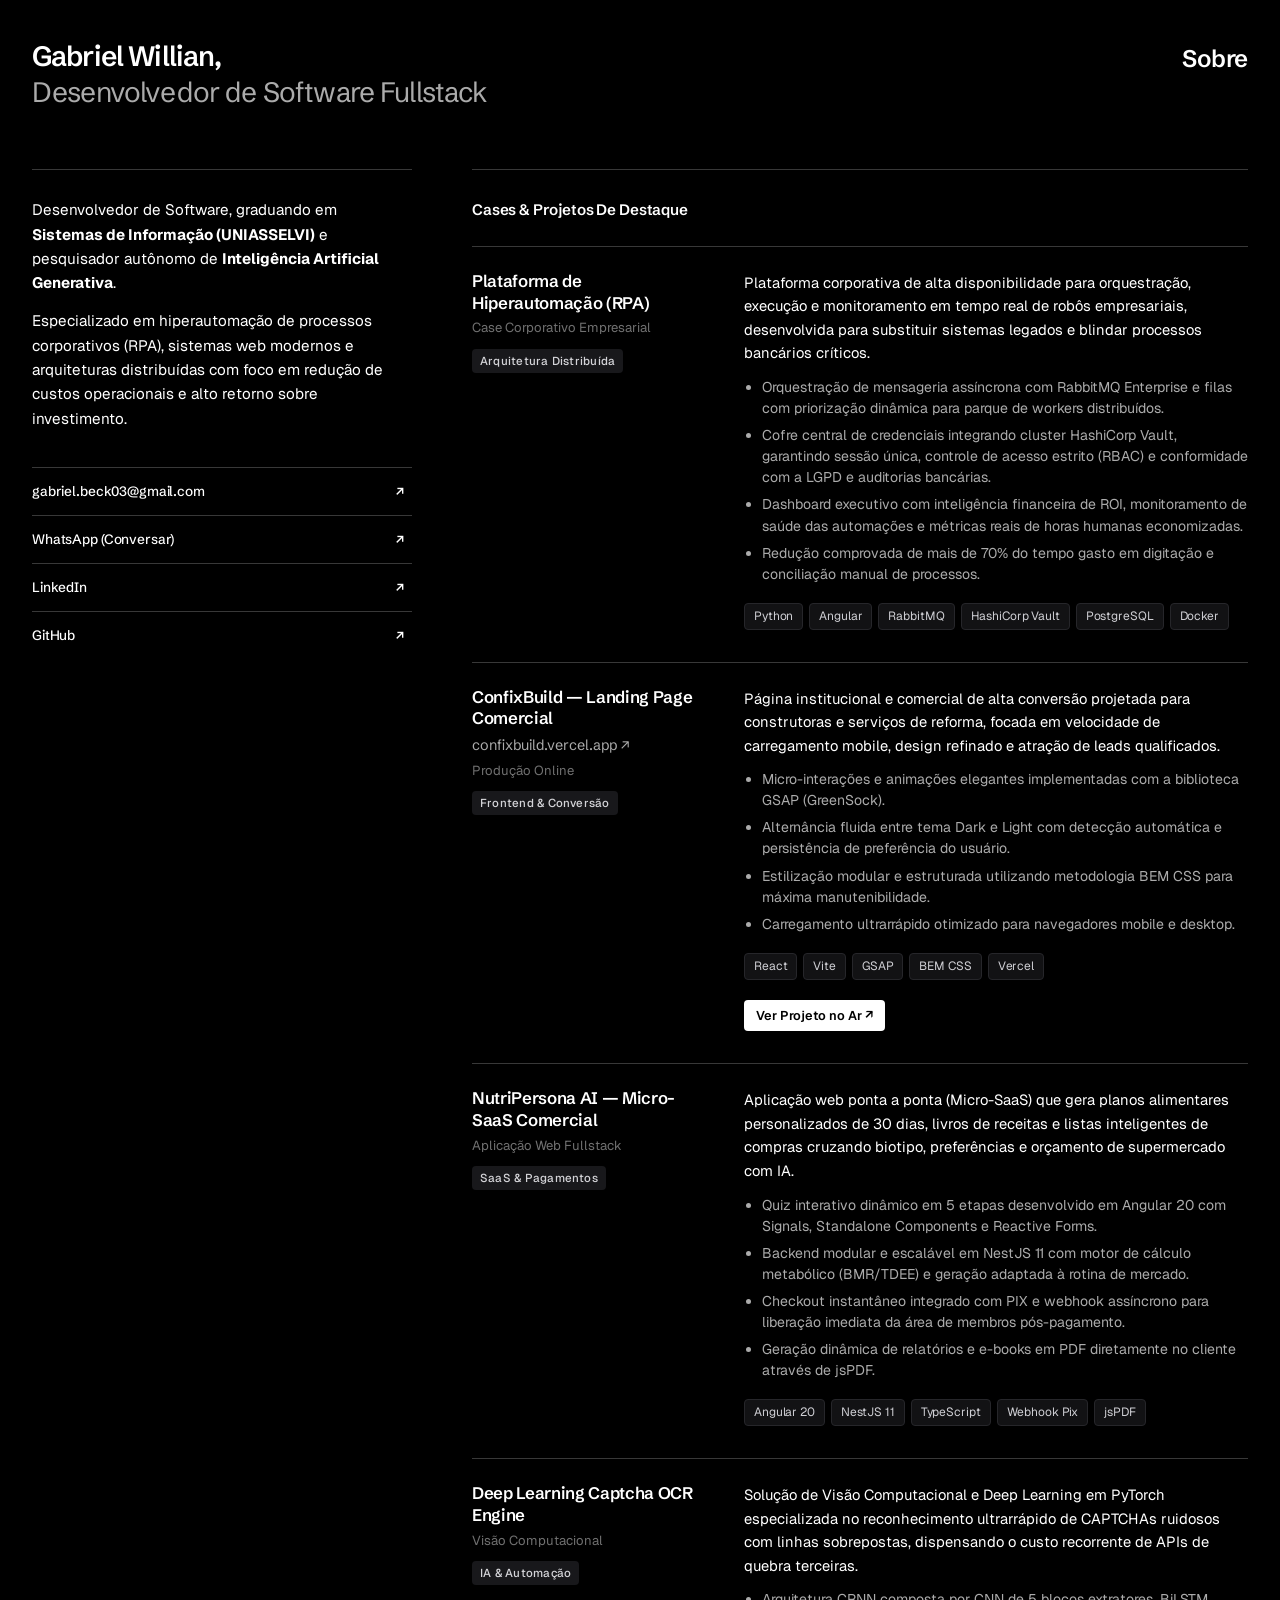
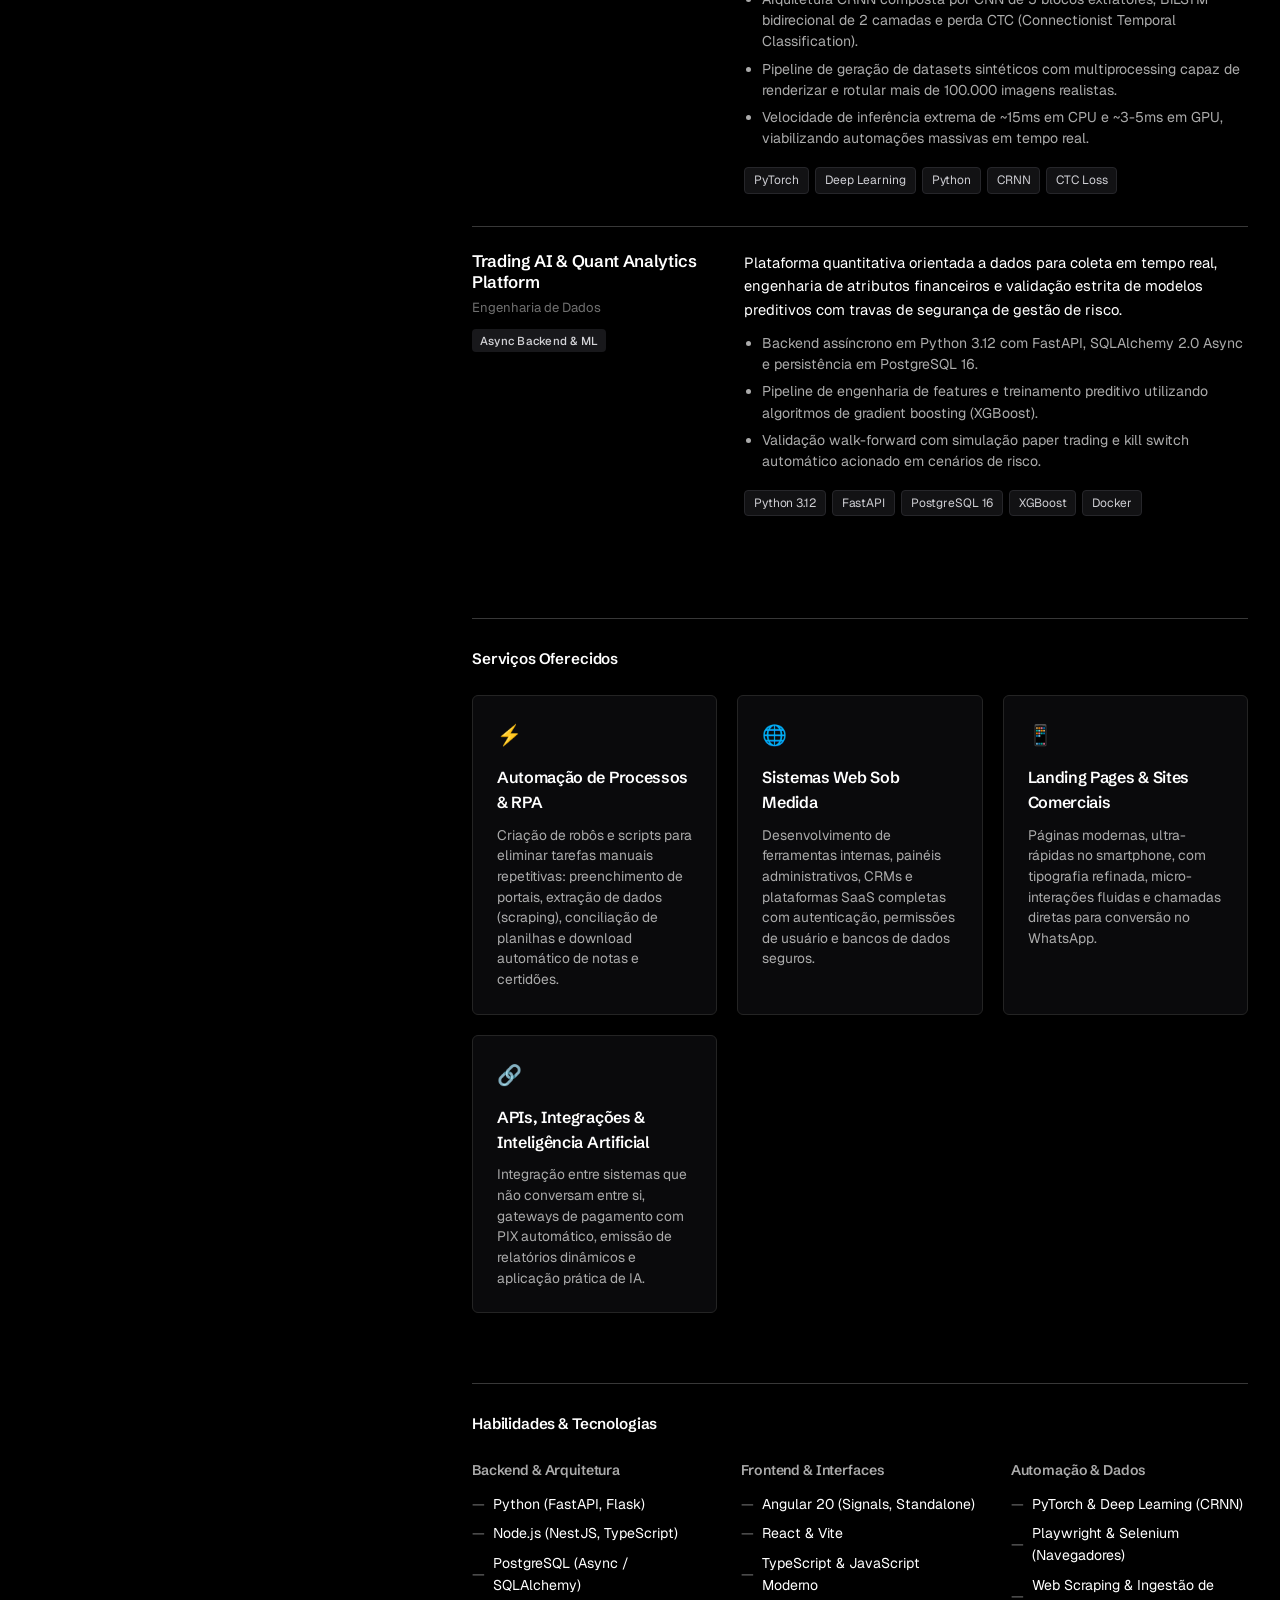
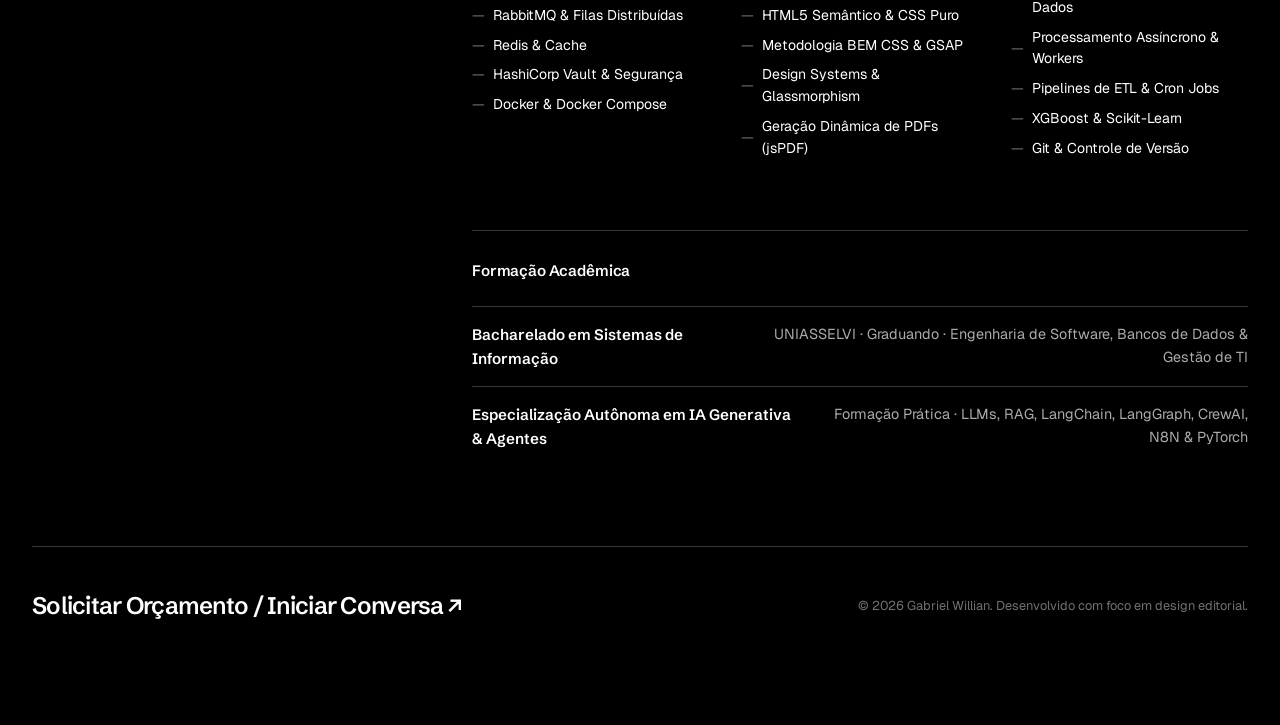
==== index.html @ b28d5c0a "feat: portfólio minimalista completo" ====
<!DOCTYPE html>
<html lang="pt-BR">

<head>
  <meta charset="UTF-8" />
  <meta name="viewport" content="width=device-width, initial-scale=1.0" />
  <title>Gabriel Willian — Desenvolvedor de Software Fullstack & Especialista em Automação</title>
  <meta name="description"
    content="Desenvolvedor de Software Fullstack, graduando em Sistemas de Informação na UNIASSELVI e especialista autônomo em Inteligência Artificial Generativa e Automação de Processos." />
  <link rel="stylesheet" href="styles.css" />
  <link rel="icon" type="image/svg+xml"
    href="data:image/svg+xml,<svg xmlns='http://www.w3.org/2000/svg' viewBox='0 0 100 100'><text y='.9em' font-size='90'>⚡</text></svg>" />
</head>

<body>

  <div class="page-wrapper">
    <!-- Header -->
    <header class="site-header">
      <div class="brand-wrapper">
        <h1 class="brand-name">Gabriel Willian,</h1>
        <p class="brand-title">Desenvolvedor de Software Fullstack</p>
      </div>
      <nav>
        <a href="about.html" class="nav-link" aria-label="Navegar para a página Sobre">Sobre</a>
      </nav>
    </header>

    <!-- Grid Principal com 2 colunas -->
    <div class="content-grid">

      <!-- Coluna da Esquerda (Sticky Sidebar) -->
      <aside class="sidebar">
        <div class="bio-card">
          <div class="bio-text">
            <p>Desenvolvedor de Software, graduando em <strong>Sistemas de Informação (UNIASSELVI)</strong> e pesquisador autônomo de <strong>Inteligência Artificial Generativa</strong>.</p>
            <p>Especializado em hiperautomação de processos corporativos (RPA), sistemas web modernos e arquiteturas
              distribuídas com foco em redução de custos operacionais e alto retorno sobre investimento.</p>
          </div>
        </div>

        <nav class="contact-list" aria-label="Links de Contato">
          <a href="mailto:gabriel.beck03@gmail.com" class="contact-item" target="_blank" rel="noopener noreferrer">
            <span class="contact-label">gabriel.beck03@gmail.com</span>
            <span class="contact-icon-arrow">↗</span>
          </a>
          <a href="https://wa.me/5547991485201?text=Ol%C3%A1%20Gabriel,%20vi%20seu%20portf%C3%B3lio%20e%20gostaria%20de%20conversar%20sobre%20um%20projeto"
            class="contact-item" target="_blank" rel="noopener noreferrer">
            <span class="contact-label">WhatsApp (Conversar)</span>
            <span class="contact-icon-arrow">↗</span>
          </a>
          <a href="https://www.linkedin.com/in/gabrielwillianfb/" class="contact-item" target="_blank"
            rel="noopener noreferrer">
            <span class="contact-label">LinkedIn</span>
            <span class="contact-icon-arrow">↗</span>
          </a>
          <a href="https://github.com/gabrielwillianfb" class="contact-item" target="_blank" rel="noopener noreferrer">
            <span class="contact-label">GitHub</span>
            <span class="contact-icon-arrow">↗</span>
          </a>
        </nav>
      </aside>

      <!-- Coluna da Direita (Conteúdo e Cases) -->
      <main class="main-content">

        <!-- Seção 1: Cases de Destaque -->
        <section class="section-block" aria-labelledby="section-experience">
          <h2 id="section-experience" class="section-title">Cases & Projetos de Destaque</h2>

          <div class="entries-list">

            <!-- Case 1: Portal de Automação Corporativo -->
            <article class="entry-item">
              <div class="entry-meta">
                <h3 class="entry-role">Plataforma de Hiperautomação (RPA)</h3>
                <span class="entry-period">Case Corporativo Empresarial</span>
                <span class="entry-badge">Arquitetura Distribuída</span>
              </div>
              <div class="entry-details">
                <p class="entry-description">
                  Plataforma corporativa de alta disponibilidade para orquestração, execução e monitoramento em tempo
                  real de robôs empresariais, desenvolvida para substituir sistemas legados e blindar processos
                  bancários críticos.
                </p>
                <ul class="entry-bullets">
                  <li>Orquestração de mensageria assíncrona com RabbitMQ Enterprise e filas com priorização dinâmica
                    para parque de workers distribuídos.</li>
                  <li>Cofre central de credenciais integrando cluster HashiCorp Vault, garantindo sessão única, controle
                    de acesso estrito (RBAC) e conformidade com a LGPD e auditorias bancárias.</li>
                  <li>Dashboard executivo com inteligência financeira de ROI, monitoramento de saúde das automações e
                    métricas reais de horas humanas economizadas.</li>
                  <li>Redução comprovada de mais de 70% do tempo gasto em digitação e conciliação manual de processos.
                  </li>
                </ul>
                <div class="entry-tags">
                  <span class="tech-tag">Python</span>
                  <span class="tech-tag">Angular</span>
                  <span class="tech-tag">RabbitMQ</span>
                  <span class="tech-tag">HashiCorp Vault</span>
                  <span class="tech-tag">PostgreSQL</span>
                  <span class="tech-tag">Docker</span>
                </div>
              </div>
            </article>

            <!-- Case 2: ConfixBuild Landing Page -->
            <article class="entry-item">
              <div class="entry-meta">
                <h3 class="entry-role">ConfixBuild — Landing Page Comercial</h3>
                <a href="https://confixbuild.vercel.app/" target="_blank" rel="noopener noreferrer"
                  class="entry-company-link">
                  <span>confixbuild.vercel.app</span>
                  <span>↗</span>
                </a>
                <span class="entry-period">Produção Online</span>
                <span class="entry-badge">Frontend & Conversão</span>
              </div>
              <div class="entry-details">
                <p class="entry-description">
                  Página institucional e comercial de alta conversão projetada para construtoras e serviços de reforma,
                  focada em velocidade de carregamento mobile, design refinado e atração de leads qualificados.
                </p>
                <ul class="entry-bullets">
                  <li>Micro-interações e animações elegantes implementadas com a biblioteca GSAP (GreenSock).</li>
                  <li>Alternância fluida entre tema Dark e Light com detecção automática e persistência de preferência
                    do usuário.</li>
                  <li>Estilização modular e estruturada utilizando metodologia BEM CSS para máxima manutenibilidade.
                  </li>
                  <li>Carregamento ultrarrápido otimizado para navegadores mobile e desktop.</li>
                </ul>
                <div class="entry-tags">
                  <span class="tech-tag">React</span>
                  <span class="tech-tag">Vite</span>
                  <span class="tech-tag">GSAP</span>
                  <span class="tech-tag">BEM CSS</span>
                  <span class="tech-tag">Vercel</span>
                </div>
                <a href="https://confixbuild.vercel.app/" target="_blank" rel="noopener noreferrer"
                  class="project-demo-btn">
                  Ver Projeto no Ar ↗
                </a>
              </div>
            </article>

            <!-- Case 3: NutriPersona AI Micro-SaaS -->
            <article class="entry-item">
              <div class="entry-meta">
                <h3 class="entry-role">NutriPersona AI — Micro-SaaS Comercial</h3>
                <span class="entry-period">Aplicação Web Fullstack</span>
                <span class="entry-badge">SaaS & Pagamentos</span>
              </div>
              <div class="entry-details">
                <p class="entry-description">
                  Aplicação web ponta a ponta (Micro-SaaS) que gera planos alimentares personalizados de 30 dias, livros
                  de receitas e listas inteligentes de compras cruzando biotipo, preferências e orçamento de
                  supermercado com IA.
                </p>
                <ul class="entry-bullets">
                  <li>Quiz interativo dinâmico em 5 etapas desenvolvido em Angular 20 com Signals, Standalone Components
                    e Reactive Forms.</li>
                  <li>Backend modular e escalável em NestJS 11 com motor de cálculo metabólico (BMR/TDEE) e geração
                    adaptada à rotina de mercado.</li>
                  <li>Checkout instantâneo integrado com PIX e webhook assíncrono para liberação imediata da área de
                    membros pós-pagamento.</li>
                  <li>Geração dinâmica de relatórios e e-books em PDF diretamente no cliente através de jsPDF.</li>
                </ul>
                <div class="entry-tags">
                  <span class="tech-tag">Angular 20</span>
                  <span class="tech-tag">NestJS 11</span>
                  <span class="tech-tag">TypeScript</span>
                  <span class="tech-tag">Webhook Pix</span>
                  <span class="tech-tag">jsPDF</span>
                </div>
              </div>
            </article>

            <!-- Case 4: Captcha OCR PyTorch Deep Learning -->
            <article class="entry-item">
              <div class="entry-meta">
                <h3 class="entry-role">Deep Learning Captcha OCR Engine</h3>
                <span class="entry-period">Visão Computacional</span>
                <span class="entry-badge">IA & Automação</span>
              </div>
              <div class="entry-details">
                <p class="entry-description">
                  Solução de Visão Computacional e Deep Learning em PyTorch especializada no reconhecimento ultrarrápido
                  de CAPTCHAs ruidosos com linhas sobrepostas, dispensando o custo recorrente de APIs de quebra
                  terceiras.
                </p>
                <ul class="entry-bullets">
                  <li>Arquitetura CRNN composta por CNN de 5 blocos extratores, BiLSTM bidirecional de 2 camadas e perda
                    CTC (Connectionist Temporal Classification).</li>
                  <li>Pipeline de geração de datasets sintéticos com multiprocessing capaz de renderizar e rotular mais
                    de 100.000 imagens realistas.</li>
                  <li>Velocidade de inferência extrema de ~15ms em CPU e ~3-5ms em GPU, viabilizando automações massivas
                    em tempo real.</li>
                </ul>
                <div class="entry-tags">
                  <span class="tech-tag">PyTorch</span>
                  <span class="tech-tag">Deep Learning</span>
                  <span class="tech-tag">Python</span>
                  <span class="tech-tag">CRNN</span>
                  <span class="tech-tag">CTC Loss</span>
                </div>
              </div>
            </article>

            <!-- Case 5: Trading AI Quant Platform -->
            <article class="entry-item">
              <div class="entry-meta">
                <h3 class="entry-role">Trading AI & Quant Analytics Platform</h3>
                <span class="entry-period">Engenharia de Dados</span>
                <span class="entry-badge">Async Backend & ML</span>
              </div>
              <div class="entry-details">
                <p class="entry-description">
                  Plataforma quantitativa orientada a dados para coleta em tempo real, engenharia de atributos
                  financeiros e validação estrita de modelos preditivos com travas de segurança de gestão de risco.
                </p>
                <ul class="entry-bullets">
                  <li>Backend assíncrono em Python 3.12 com FastAPI, SQLAlchemy 2.0 Async e persistência em PostgreSQL
                    16.</li>
                  <li>Pipeline de engenharia de features e treinamento preditivo utilizando algoritmos de gradient
                    boosting (XGBoost).</li>
                  <li>Validação walk-forward com simulação paper trading e kill switch automático acionado em cenários
                    de risco.</li>
                </ul>
                <div class="entry-tags">
                  <span class="tech-tag">Python 3.12</span>
                  <span class="tech-tag">FastAPI</span>
                  <span class="tech-tag">PostgreSQL 16</span>
                  <span class="tech-tag">XGBoost</span>
                  <span class="tech-tag">Docker</span>
                </div>
              </div>
            </article>

          </div>
        </section>

        <!-- Seção 2: Serviços Oferecidos -->
        <section class="section-block" aria-labelledby="section-services">
          <h2 id="section-services" class="section-title">Serviços Oferecidos</h2>

          <div class="services-grid">
            <div class="service-card">
              <div class="service-icon">⚡</div>
              <h3 class="service-title">Automação de Processos & RPA</h3>
              <p class="service-desc">
                Criação de robôs e scripts para eliminar tarefas manuais repetitivas: preenchimento de portais, extração
                de dados (scraping), conciliação de planilhas e download automático de notas e certidões.
              </p>
            </div>

            <div class="service-card">
              <div class="service-icon">🌐</div>
              <h3 class="service-title">Sistemas Web Sob Medida</h3>
              <p class="service-desc">
                Desenvolvimento de ferramentas internas, painéis administrativos, CRMs e plataformas SaaS completas com
                autenticação, permissões de usuário e bancos de dados seguros.
              </p>
            </div>

            <div class="service-card">
              <div class="service-icon">📱</div>
              <h3 class="service-title">Landing Pages & Sites Comerciais</h3>
              <p class="service-desc">
                Páginas modernas, ultra-rápidas no smartphone, com tipografia refinada, micro-interações fluidas e
                chamadas diretas para conversão no WhatsApp.
              </p>
            </div>

            <div class="service-card">
              <div class="service-icon">🔗</div>
              <h3 class="service-title">APIs, Integrações & Inteligência Artificial</h3>
              <p class="service-desc">
                Integração entre sistemas que não conversam entre si, gateways de pagamento com PIX automático, emissão
                de relatórios dinâmicos e aplicação prática de IA.
              </p>
            </div>
          </div>
        </section>

        <!-- Seção 3: Habilidades e Tecnologias -->
        <section class="section-block" aria-labelledby="section-skills">
          <h2 id="section-skills" class="section-title">Habilidades & Tecnologias</h2>

          <div class="skills-layout">
            <div class="skills-column">
              <h3 class="skills-column-title">Backend & Arquitetura</h3>
              <ul>
                <li>Python (FastAPI, Flask)</li>
                <li>Node.js (NestJS, TypeScript)</li>
                <li>PostgreSQL (Async / SQLAlchemy)</li>
                <li>RabbitMQ & Filas Distribuídas</li>
                <li>Redis & Cache</li>
                <li>HashiCorp Vault & Segurança</li>
                <li>Docker & Docker Compose</li>
              </ul>
            </div>

            <div class="skills-column">
              <h3 class="skills-column-title">Frontend & Interfaces</h3>
              <ul>
                <li>Angular 20 (Signals, Standalone)</li>
                <li>React & Vite</li>
                <li>TypeScript & JavaScript Moderno</li>
                <li>HTML5 Semântico & CSS Puro</li>
                <li>Metodologia BEM CSS & GSAP</li>
                <li>Design Systems & Glassmorphism</li>
                <li>Geração Dinâmica de PDFs (jsPDF)</li>
              </ul>
            </div>

            <div class="skills-column">
              <h3 class="skills-column-title">Automação & Dados</h3>
              <ul>
                <li>PyTorch & Deep Learning (CRNN)</li>
                <li>Playwright & Selenium (Navegadores)</li>
                <li>Web Scraping & Ingestão de Dados</li>
                <li>Processamento Assíncrono & Workers</li>
                <li>Pipelines de ETL & Cron Jobs</li>
                <li>XGBoost & Scikit-Learn</li>
                <li>Git & Controle de Versão</li>
              </ul>
            </div>
          </div>
        </section>

        <!-- Seção 4: Formação Acadêmica -->
        <section class="section-block" aria-labelledby="section-education">
          <h2 id="section-education" class="section-title">Formação Acadêmica</h2>

          <div class="education-row">
            <div class="education-school">Bacharelado em Sistemas de Informação</div>
            <div class="education-degree">UNIASSELVI · Graduando · Engenharia de Software, Bancos de Dados & Gestão de TI</div>
          </div>

          <div class="education-row">
            <div class="education-school">Especialização Autônoma em IA Generativa & Agentes</div>
            <div class="education-degree">Formação Prática · LLMs, RAG, LangChain, LangGraph, CrewAI, N8N & PyTorch</div>
          </div>
        </section>

      </main>

    </div>

    <!-- Footer com CTA direto -->
    <footer class="site-footer">
      <a href="https://wa.me/5547991485201?text=Ol%C3%A1%20Gabriel,%20vi%20seu%20portf%C3%B3lio%20e%20gostaria%20de%20solicitar%20um%20or%C3%A7amento"
        class="footer-cta" target="_blank" rel="noopener noreferrer">
        Solicitar Orçamento / Iniciar Conversa ↗
      </a>
      <p class="footer-copy">© 2026 Gabriel Willian. Desenvolvido com foco em design editorial.</p>
    </footer>

  </div>

</body>

</html>
---- styles.css ----
/* ==========================================================================
   PORTFOLIO MINIMALISTA — GABRIEL WILLIAN
   Inspirado no design minimalista editorial do Figma
   Foco em tipografia suíça, contraste puro, micro-interações e alta performance
   ========================================================================== */

@import url('https://fonts.googleapis.com/css2?family=Geist:wght@300;400;500;600&family=Schibsted+Grotesk:ital,wght@0,400;0,500;0,600;0,700;1,400&display=swap');

:root {
  --bg-color: #000000;
  --surface-color: #0a0a0c;
  --surface-hover: #121216;
  --border-color: #383838;
  --border-subtle: #242424;
  
  --text-primary: #FFFFFF;
  --text-secondary: #ABABAB;
  --text-muted: #707070;
  
  --accent-color: #FFFFFF;
  --tag-bg: #18181b;
  --tag-text: #d4d4d8;
  
  --font-heading: 'Schibsted Grotesk', -apple-system, BlinkMacSystemFont, 'Segoe UI', Roboto, sans-serif;
  --font-body: 'Geist', -apple-system, BlinkMacSystemFont, 'Segoe UI', Roboto, sans-serif;
  
  --container-max-width: 1360px;
  --transition-fast: 0.18s cubic-bezier(0.16, 1, 0.3, 1);
}

/* Reset Universal */
*, *::before, *::after {
  box-sizing: border-box;
  margin: 0;
  padding: 0;
}

html {
  font-size: 16px;
  background-color: var(--bg-color);
  color: var(--text-primary);
  font-family: var(--font-body);
  text-rendering: optimizeLegibility;
  -webkit-font-smoothing: antialiased;
  -moz-osx-font-smoothing: grayscale;
  scroll-behavior: smooth;
}

body {
  min-height: 100vh;
  background-color: var(--bg-color);
  line-height: 1.55;
  overflow-x: hidden;
}

a {
  color: inherit;
  text-decoration: none;
  transition: color var(--transition-fast), border-color var(--transition-fast), opacity var(--transition-fast);
}

ul, ol {
  list-style: none;
}

button {
  background: none;
  border: none;
  color: inherit;
  font: inherit;
  cursor: pointer;
}

/* ==========================================================================
   LAYOUT PRINCIPAL
   ========================================================================== */

.page-wrapper {
  max-width: var(--container-max-width);
  margin: 0 auto;
  padding: 40px 32px 100px 32px;
  display: flex;
  flex-direction: column;
}

@media (max-width: 768px) {
  .page-wrapper {
    padding: 24px 20px 60px 20px;
  }
}

/* ==========================================================================
   HEADER
   ========================================================================== */

.site-header {
  display: flex;
  justify-content: space-between;
  align-items: flex-start;
  padding-bottom: 60px;
  width: 100%;
}

.brand-wrapper {
  display: flex;
  flex-direction: column;
  gap: 2px;
}

.brand-name {
  font-family: var(--font-heading);
  font-size: 1.75rem;
  font-weight: 600;
  letter-spacing: -0.03em;
  color: var(--text-primary);
  line-height: 1.2;
}

.brand-title {
  font-family: var(--font-heading);
  font-size: 1.75rem;
  font-weight: 400;
  letter-spacing: -0.03em;
  color: var(--text-secondary);
  line-height: 1.2;
}

@media (max-width: 768px) {
  .brand-name, .brand-title {
    font-size: 1.35rem;
  }
  .site-header {
    padding-bottom: 36px;
  }
}

.nav-link {
  font-family: var(--font-heading);
  font-size: 1.5rem;
  font-weight: 600;
  letter-spacing: -0.02em;
  color: var(--text-primary);
  position: relative;
  transition: opacity var(--transition-fast);
}

.nav-link:hover {
  opacity: 0.7;
}

@media (max-width: 768px) {
  .nav-link {
    font-size: 1.25rem;
  }
}

/* ==========================================================================
   GRID DE CONTEÚDO (DUAS COLUNAS NO DESKTOP)
   ========================================================================== */

.content-grid {
  display: grid;
  grid-template-columns: 380px 1fr;
  gap: 60px;
  align-items: start;
}

@media (max-width: 1080px) {
  .content-grid {
    grid-template-columns: 320px 1fr;
    gap: 40px;
  }
}

@media (max-width: 900px) {
  .content-grid {
    grid-template-columns: 1fr;
    gap: 48px;
  }
}

/* ==========================================================================
   COLUNA ESQUERDA (SIDEBAR STICKY)
   ========================================================================== */

.sidebar {
  position: sticky;
  top: 32px;
  display: flex;
  flex-direction: column;
}

@media (max-width: 900px) {
  .sidebar {
    position: static;
  }
}

.bio-card {
  border-top: 1px solid var(--border-color);
  padding: 28px 24px 36px 0;
}

.bio-text {
  font-family: var(--font-body);
  font-size: 0.95rem;
  line-height: 1.6;
  color: var(--text-primary);
  font-weight: 400;
}

.bio-text p + p {
  margin-top: 14px;
}

.contact-list {
  display: flex;
  flex-direction: column;
}

.contact-item {
  display: flex;
  align-items: center;
  justify-content: space-between;
  padding: 13px 8px 13px 0;
  border-top: 0.5px solid var(--border-color);
  font-family: var(--font-heading);
  font-size: 0.85rem;
  font-weight: 500;
  color: var(--text-primary);
  letter-spacing: -0.01em;
  transition: background-color var(--transition-fast), padding-left var(--transition-fast);
}

.contact-item:hover {
  background-color: var(--surface-color);
  padding-left: 8px;
}

.contact-label {
  display: flex;
  align-items: center;
  gap: 8px;
}

.contact-icon-arrow {
  font-family: var(--font-heading);
  font-size: 0.85rem;
  font-weight: 600;
  transition: transform var(--transition-fast);
}

.contact-item:hover .contact-icon-arrow {
  transform: translate(2px, -2px);
}

/* ==========================================================================
   COLUNA DIREITA (CONTEÚDO PRINCIPAL)
   ========================================================================== */

.main-content {
  display: flex;
  flex-direction: column;
  gap: 70px;
}

.section-block {
  display: flex;
  flex-direction: column;
  border-top: 1px solid var(--border-color);
  padding-top: 28px;
}

.section-title {
  font-family: var(--font-heading);
  font-size: 0.95rem;
  font-weight: 600;
  letter-spacing: -0.01em;
  color: var(--text-primary);
  text-transform: capitalize;
  margin-bottom: 24px;
}

/* ==========================================================================
   LISTA DE PROJETOS / CASES (EXPERIENCE)
   ========================================================================== */

.entries-list {
  display: flex;
  flex-direction: column;
}

.entry-item {
  display: grid;
  grid-template-columns: 240px 1fr;
  gap: 32px;
  padding: 24px 0 32px 0;
  border-top: 0.5px solid var(--border-color);
  transition: background-color var(--transition-fast);
}

@media (max-width: 680px) {
  .entry-item {
    grid-template-columns: 1fr;
    gap: 12px;
    padding: 20px 0 28px 0;
  }
}

.entry-meta {
  display: flex;
  flex-direction: column;
  gap: 4px;
}

.entry-role {
  font-family: var(--font-heading);
  font-size: 1.05rem;
  font-weight: 600;
  letter-spacing: -0.02em;
  color: var(--text-primary);
  line-height: 1.3;
}

.entry-company-link {
  font-family: var(--font-heading);
  font-size: 0.9rem;
  color: var(--text-secondary);
  display: inline-flex;
  align-items: center;
  gap: 4px;
  transition: color var(--transition-fast);
}

.entry-company-link:hover {
  color: var(--text-primary);
}

.entry-period {
  font-size: 0.82rem;
  color: var(--text-muted);
}

.entry-badge {
  display: inline-block;
  align-self: flex-start;
  margin-top: 6px;
  padding: 3px 8px;
  border-radius: 4px;
  background-color: var(--tag-bg);
  color: var(--tag-text);
  font-size: 0.72rem;
  font-weight: 500;
  letter-spacing: 0.02em;
}

.entry-details {
  display: flex;
  flex-direction: column;
  gap: 12px;
}

.entry-description {
  font-size: 0.92rem;
  color: var(--text-primary);
  line-height: 1.6;
}

.entry-bullets {
  display: flex;
  flex-direction: column;
  gap: 6px;
  padding-left: 18px;
}

.entry-bullets li {
  list-style-type: disc;
  font-size: 0.88rem;
  color: var(--text-secondary);
  line-height: 1.5;
}

.entry-tags {
  display: flex;
  flex-wrap: wrap;
  gap: 6px;
  margin-top: 6px;
}

.tech-tag {
  font-family: var(--font-body);
  font-size: 0.75rem;
  padding: 3px 9px;
  background-color: #121214;
  border: 1px solid #26262a;
  border-radius: 4px;
  color: #cfcfd4;
  letter-spacing: -0.01em;
}

.project-demo-btn {
  display: inline-flex;
  align-items: center;
  gap: 6px;
  align-self: flex-start;
  margin-top: 8px;
  padding: 6px 12px;
  background-color: #ffffff;
  color: #000000;
  font-size: 0.8rem;
  font-weight: 600;
  border-radius: 4px;
  transition: opacity var(--transition-fast), transform var(--transition-fast);
}

.project-demo-btn:hover {
  opacity: 0.85;
  transform: translateY(-1px);
}

/* ==========================================================================
   SEÇÃO DE SERVIÇOS OFERECIDOS (O QUE VOCÊ VENDE)
   ========================================================================== */

.services-grid {
  display: grid;
  grid-template-columns: repeat(auto-fit, minmax(240px, 1fr));
  gap: 20px;
}

.service-card {
  border: 1px solid var(--border-subtle);
  background-color: var(--surface-color);
  padding: 24px;
  border-radius: 6px;
  display: flex;
  flex-direction: column;
  gap: 10px;
  transition: border-color var(--transition-fast), background-color var(--transition-fast);
}

.service-card:hover {
  border-color: var(--border-color);
  background-color: var(--surface-hover);
}

.service-icon {
  font-size: 1.25rem;
  margin-bottom: 4px;
}

.service-title {
  font-family: var(--font-heading);
  font-size: 1rem;
  font-weight: 600;
  color: var(--text-primary);
  letter-spacing: -0.02em;
}

.service-desc {
  font-size: 0.86rem;
  color: var(--text-secondary);
  line-height: 1.5;
}

/* ==========================================================================
   SEÇÃO SKILLS (EM COLUNAS LIMPAS)
   ========================================================================== */

.skills-layout {
  display: grid;
  grid-template-columns: repeat(auto-fit, minmax(200px, 1fr));
  gap: 32px;
}

.skills-column-title {
  font-family: var(--font-heading);
  font-size: 0.88rem;
  font-weight: 600;
  color: var(--text-secondary);
  margin-bottom: 12px;
  letter-spacing: -0.01em;
}

.skills-column ul {
  display: flex;
  flex-direction: column;
  gap: 8px;
}

.skills-column li {
  font-size: 0.88rem;
  color: var(--text-primary);
  display: flex;
  align-items: center;
  gap: 8px;
}

.skills-column li::before {
  content: "—";
  color: var(--text-muted);
}

/* ==========================================================================
   SEÇÃO EDUCAÇÃO & CERTIFICAÇÕES
   ========================================================================== */

.education-row {
  display: flex;
  justify-content: space-between;
  align-items: flex-start;
  gap: 20px;
  padding: 16px 0;
  border-top: 0.5px solid var(--border-color);
}

@media (max-width: 600px) {
  .education-row {
    flex-direction: column;
    gap: 4px;
  }
}

.education-school {
  font-family: var(--font-heading);
  font-size: 0.95rem;
  font-weight: 600;
  color: var(--text-primary);
}

.education-degree {
  font-size: 0.9rem;
  color: var(--text-secondary);
  text-align: right;
}

@media (max-width: 600px) {
  .education-degree {
    text-align: left;
  }
}

/* ==========================================================================
   FOOTER COM CTA EM DESTAQUE
   ========================================================================== */

.site-footer {
  margin-top: 80px;
  padding-top: 40px;
  border-top: 0.5px solid var(--border-color);
  display: flex;
  justify-content: space-between;
  align-items: center;
  flex-wrap: wrap;
  gap: 20px;
}

.footer-cta {
  font-family: var(--font-heading);
  font-size: 1.5rem;
  font-weight: 600;
  letter-spacing: -0.03em;
  color: var(--text-primary);
  display: inline-flex;
  align-items: center;
  gap: 8px;
  transition: opacity var(--transition-fast);
}

.footer-cta:hover {
  opacity: 0.7;
}

.footer-copy {
  font-size: 0.8rem;
  color: var(--text-muted);
}

/* ==========================================================================
   PÁGINA ABOUT
   ========================================================================== */

.about-prose {
  font-size: 1rem;
  line-height: 1.7;
  color: var(--text-primary);
}

.about-prose p + p {
  margin-top: 20px;
}

.about-quote {
  border-left: 2px solid var(--text-primary);
  padding-left: 20px;
  margin: 28px 0;
  font-style: italic;
  color: var(--text-secondary);
}

.pillars-grid {
  display: grid;
  grid-template-columns: repeat(auto-fit, minmax(240px, 1fr));
  gap: 24px;
  margin-top: 16px;
}

.pillar-item {
  border-top: 0.5px solid var(--border-color);
  padding-top: 18px;
  display: flex;
  flex-direction: column;
  gap: 8px;
}

.pillar-title {
  font-family: var(--font-heading);
  font-size: 1rem;
  font-weight: 600;
  color: var(--text-primary);
}

.pillar-desc {
  font-size: 0.88rem;
  color: var(--text-secondary);
  line-height: 1.5;
}
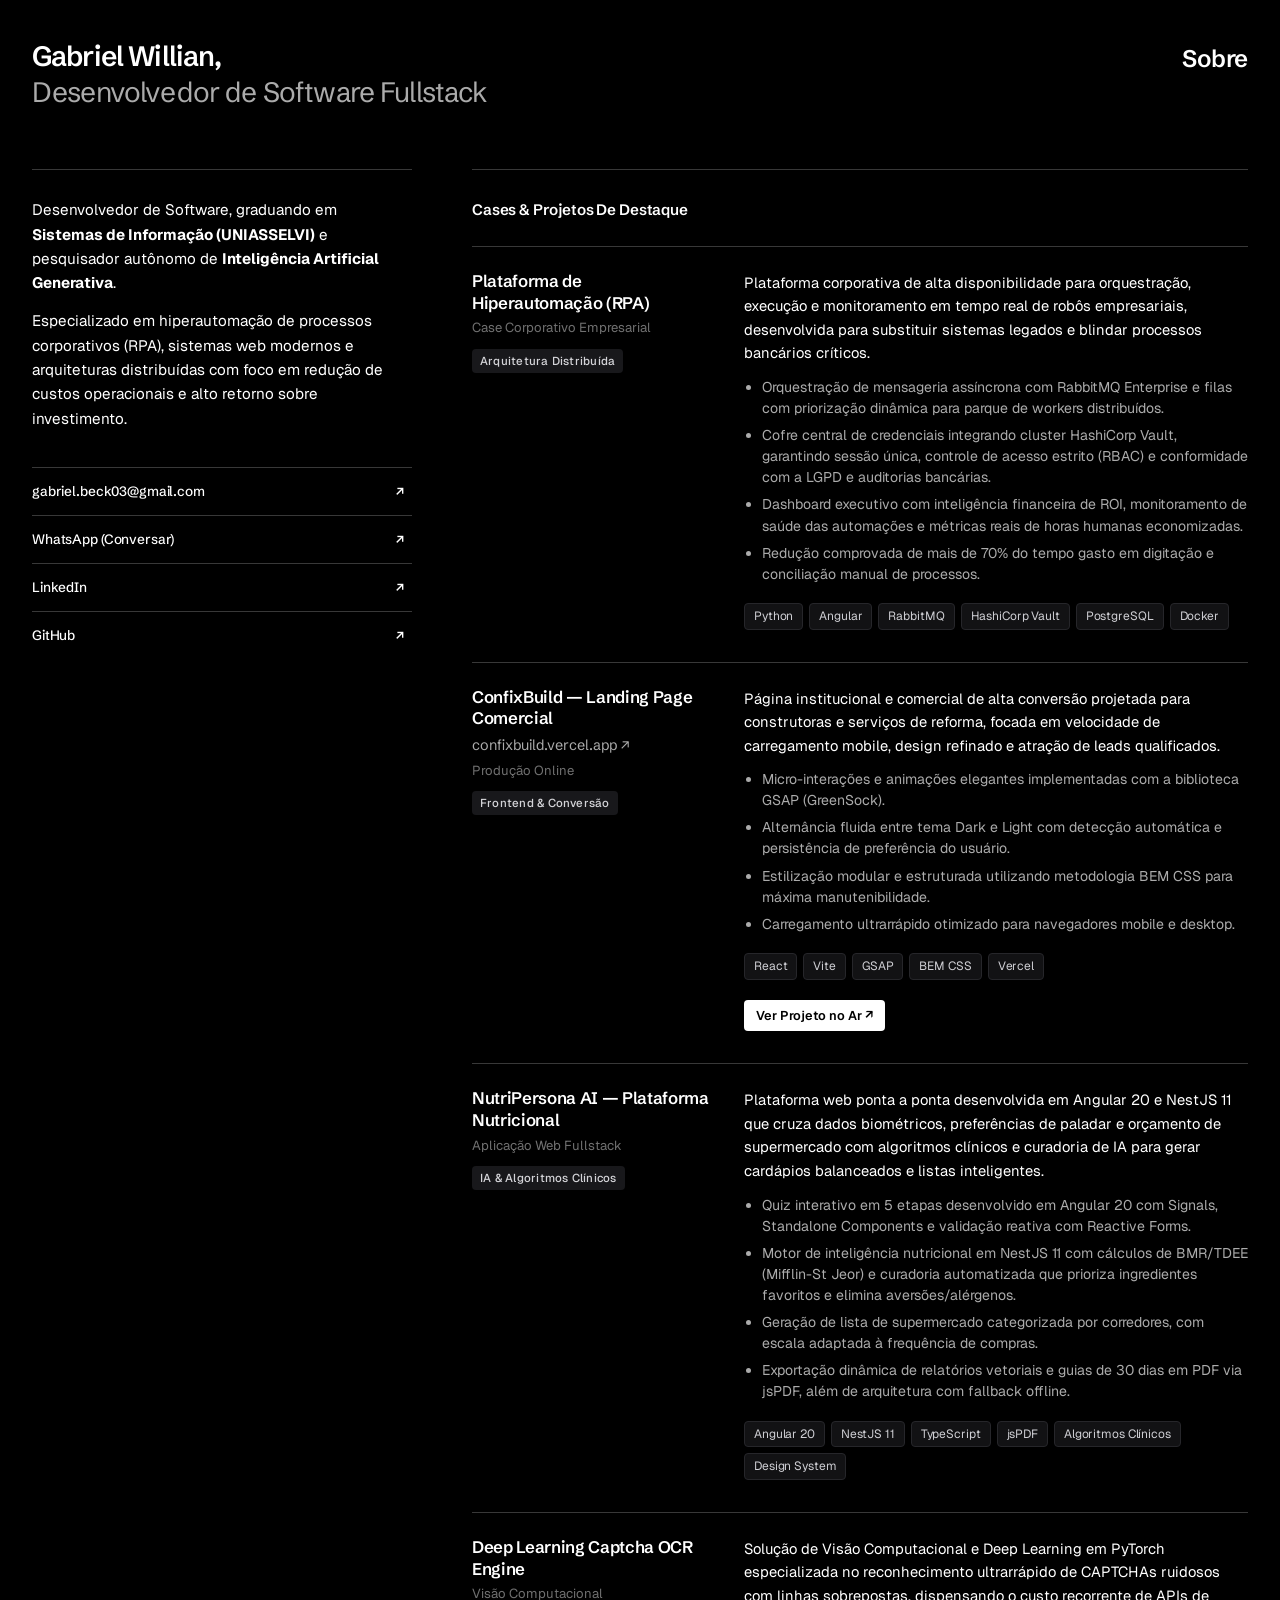
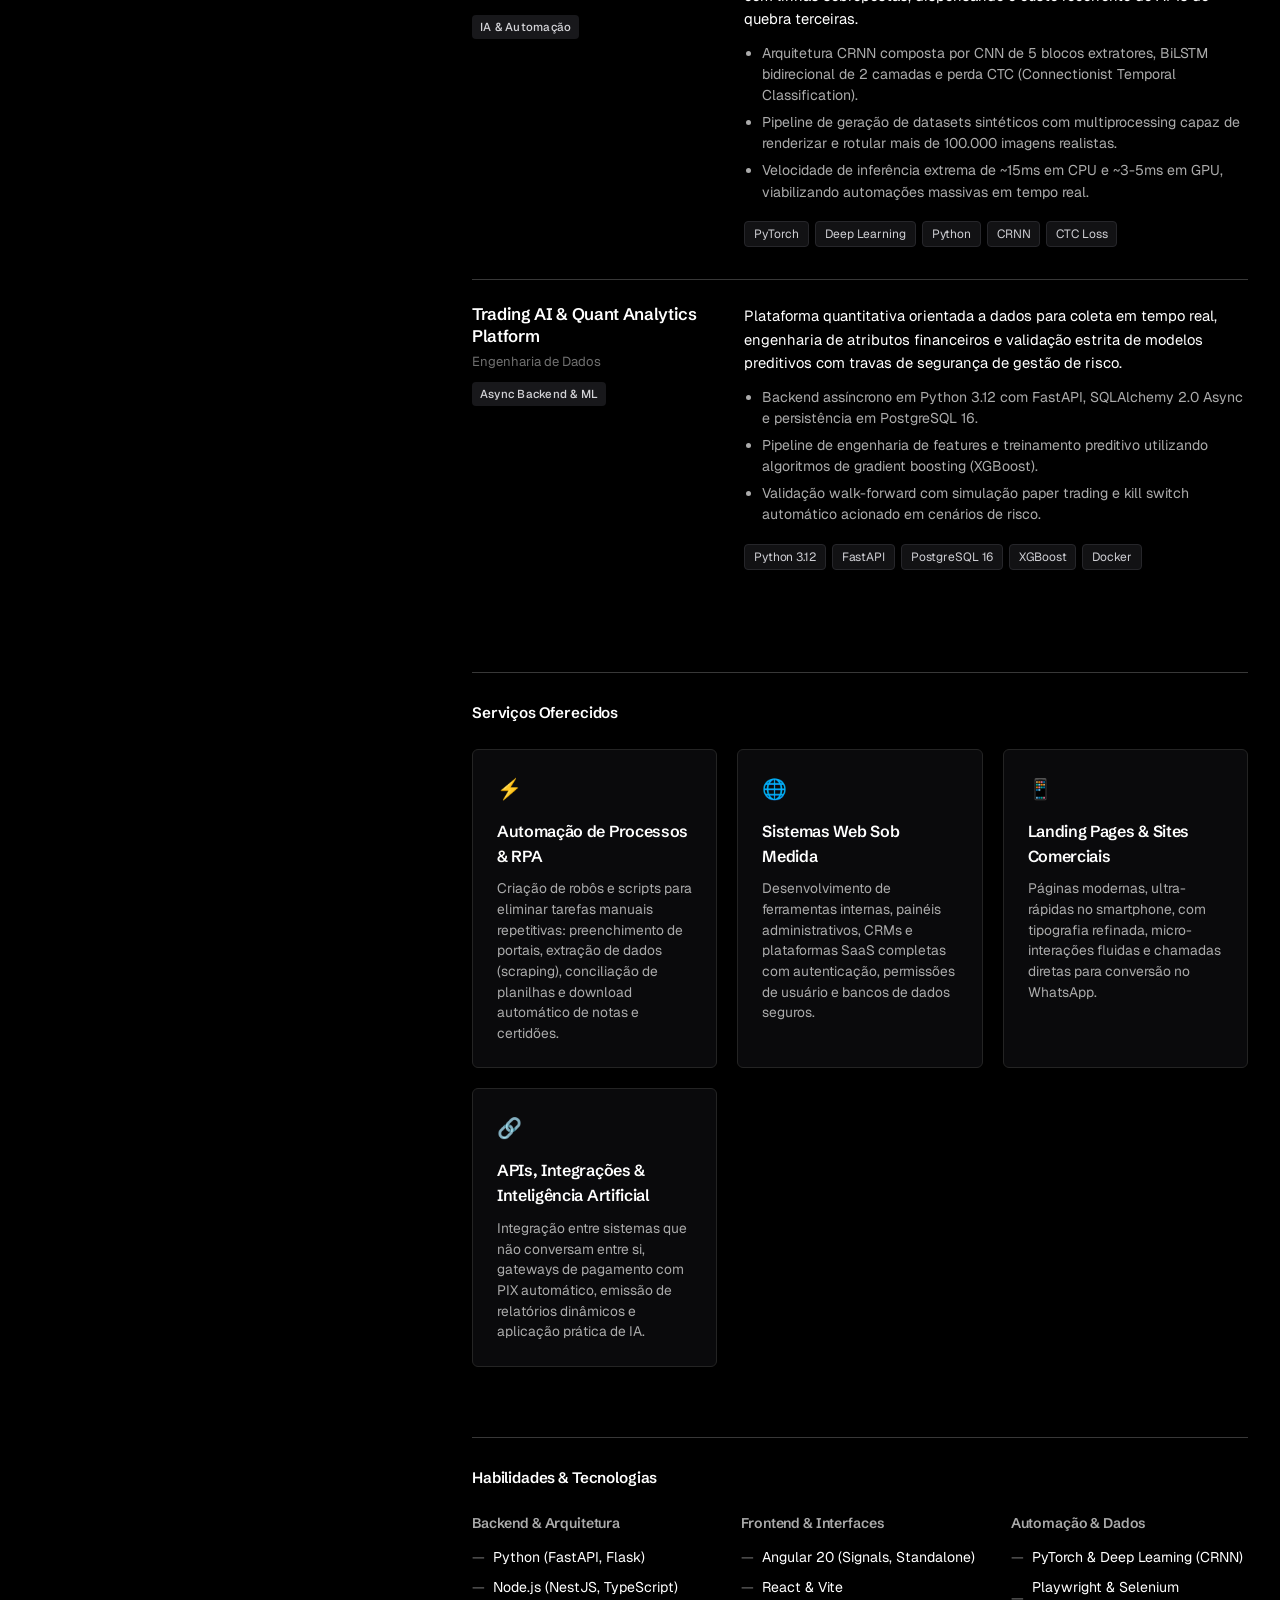
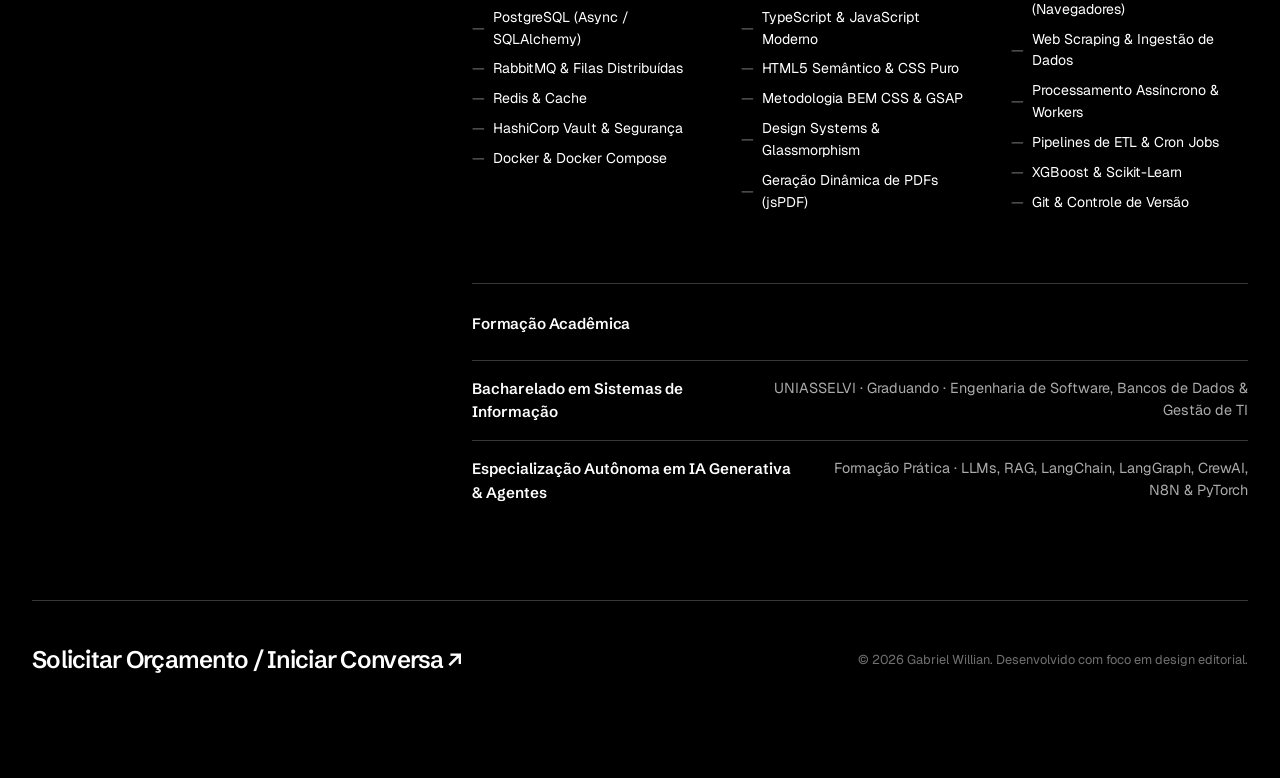
==== commit c342bc9d: "docs: ajustar descricao do nutripersona-ai para refletir plataforma nutricional e pdfs" ====
--- a/index.html
+++ b/index.html
@@ -143,34 +143,34 @@
               </div>
             </article>
 
-            <!-- Case 3: NutriPersona AI Micro-SaaS -->
-            <article class="entry-item">
-              <div class="entry-meta">
-                <h3 class="entry-role">NutriPersona AI — Micro-SaaS Comercial</h3>
+            <!-- Case 3: NutriPersona AI — Inteligência Nutricional -->
+            <article class="entry-item">
+              <div class="entry-meta">
+                <h3 class="entry-role">NutriPersona AI — Plataforma Nutricional</h3>
                 <span class="entry-period">Aplicação Web Fullstack</span>
-                <span class="entry-badge">SaaS & Pagamentos</span>
-              </div>
-              <div class="entry-details">
-                <p class="entry-description">
-                  Aplicação web ponta a ponta (Micro-SaaS) que gera planos alimentares personalizados de 30 dias, livros
-                  de receitas e listas inteligentes de compras cruzando biotipo, preferências e orçamento de
-                  supermercado com IA.
-                </p>
-                <ul class="entry-bullets">
-                  <li>Quiz interativo dinâmico em 5 etapas desenvolvido em Angular 20 com Signals, Standalone Components
-                    e Reactive Forms.</li>
-                  <li>Backend modular e escalável em NestJS 11 com motor de cálculo metabólico (BMR/TDEE) e geração
-                    adaptada à rotina de mercado.</li>
-                  <li>Checkout instantâneo integrado com PIX e webhook assíncrono para liberação imediata da área de
-                    membros pós-pagamento.</li>
-                  <li>Geração dinâmica de relatórios e e-books em PDF diretamente no cliente através de jsPDF.</li>
+                <span class="entry-badge">IA & Algoritmos Clínicos</span>
+              </div>
+              <div class="entry-details">
+                <p class="entry-description">
+                  Plataforma web ponta a ponta desenvolvida em Angular 20 e NestJS 11 que cruza dados biométricos,
+                  preferências de paladar e orçamento de supermercado com algoritmos clínicos e curadoria de IA para gerar
+                  cardápios balanceados e listas inteligentes.
+                </p>
+                <ul class="entry-bullets">
+                  <li>Quiz interativo em 5 etapas desenvolvido em Angular 20 com Signals, Standalone Components
+                    e validação reativa com Reactive Forms.</li>
+                  <li>Motor de inteligência nutricional em NestJS 11 com cálculos de BMR/TDEE (Mifflin-St Jeor) e curadoria
+                    automatizada que prioriza ingredientes favoritos e elimina aversões/alérgenos.</li>
+                  <li>Geração de lista de supermercado categorizada por corredores, com escala adaptada à frequência de compras.</li>
+                  <li>Exportação dinâmica de relatórios vetoriais e guias de 30 dias em PDF via jsPDF, além de arquitetura com fallback offline.</li>
                 </ul>
                 <div class="entry-tags">
                   <span class="tech-tag">Angular 20</span>
                   <span class="tech-tag">NestJS 11</span>
                   <span class="tech-tag">TypeScript</span>
-                  <span class="tech-tag">Webhook Pix</span>
                   <span class="tech-tag">jsPDF</span>
+                  <span class="tech-tag">Algoritmos Clínicos</span>
+                  <span class="tech-tag">Design System</span>
                 </div>
               </div>
             </article>
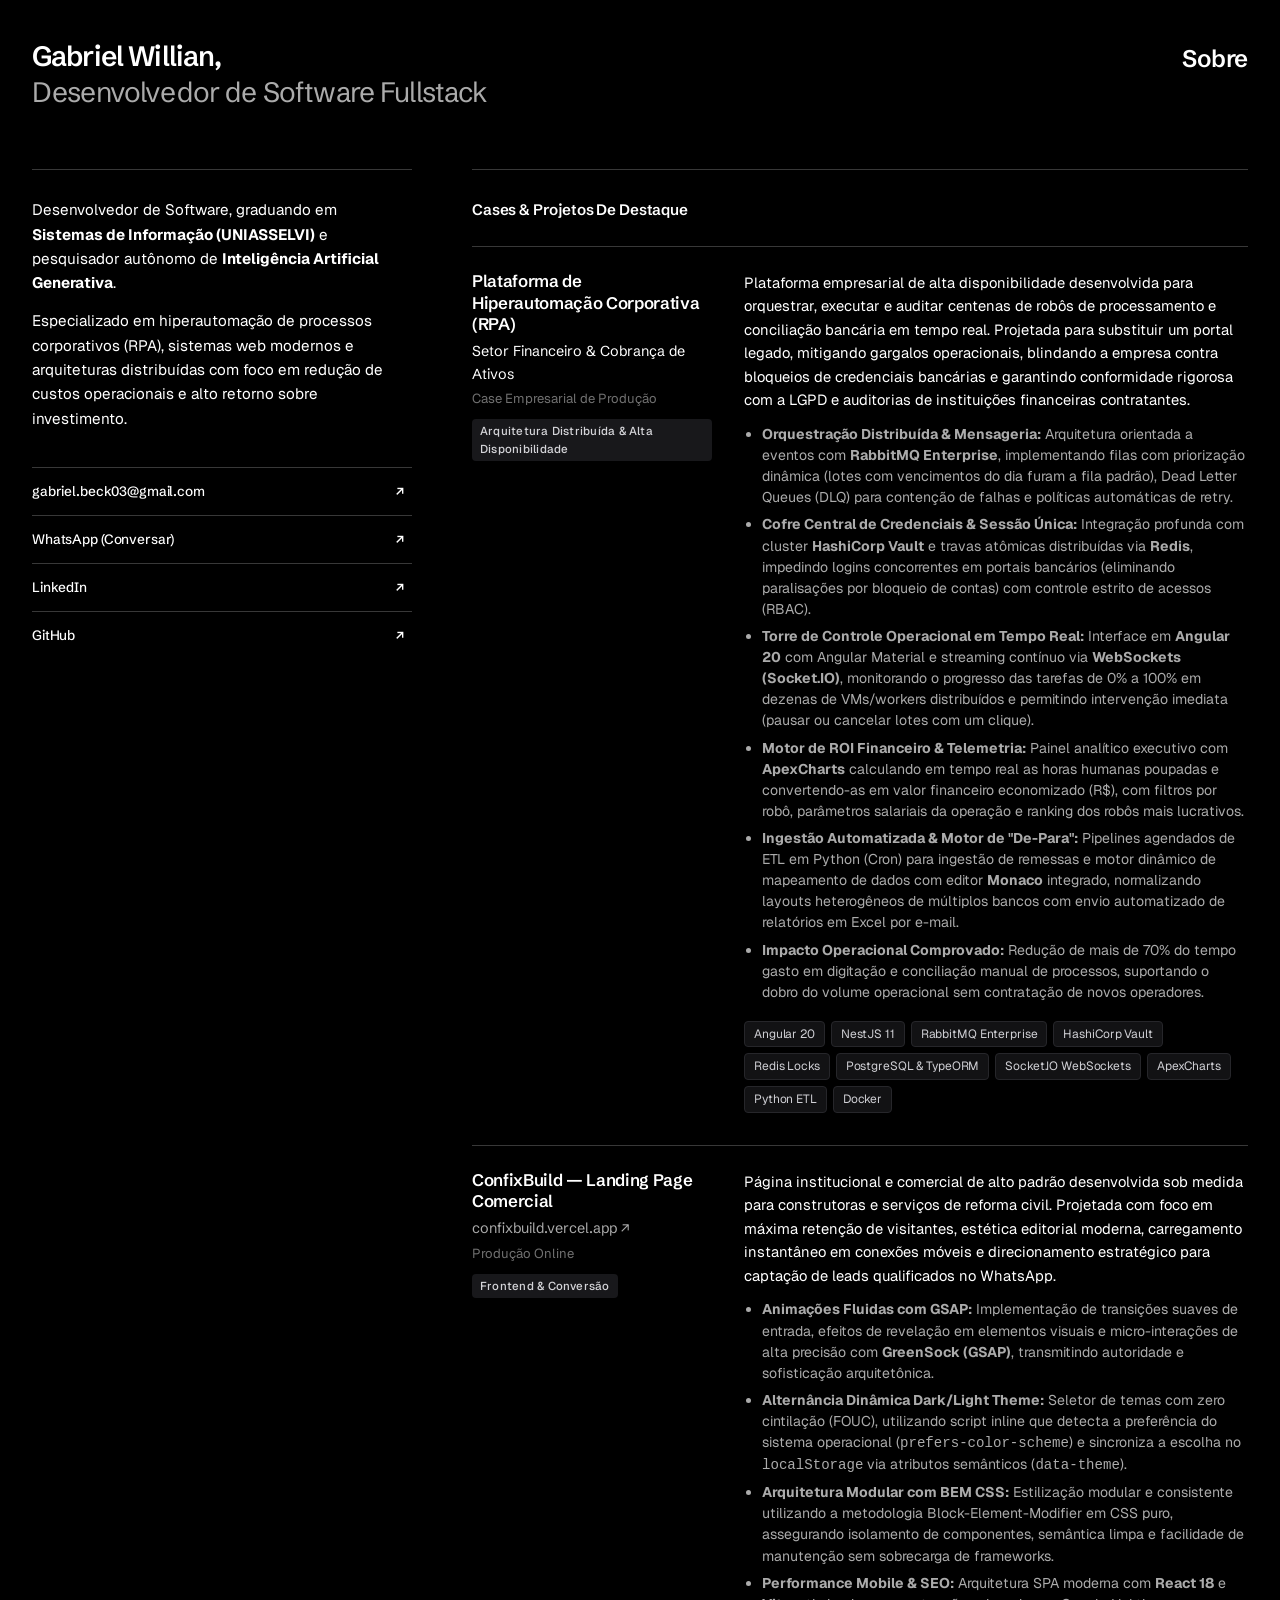
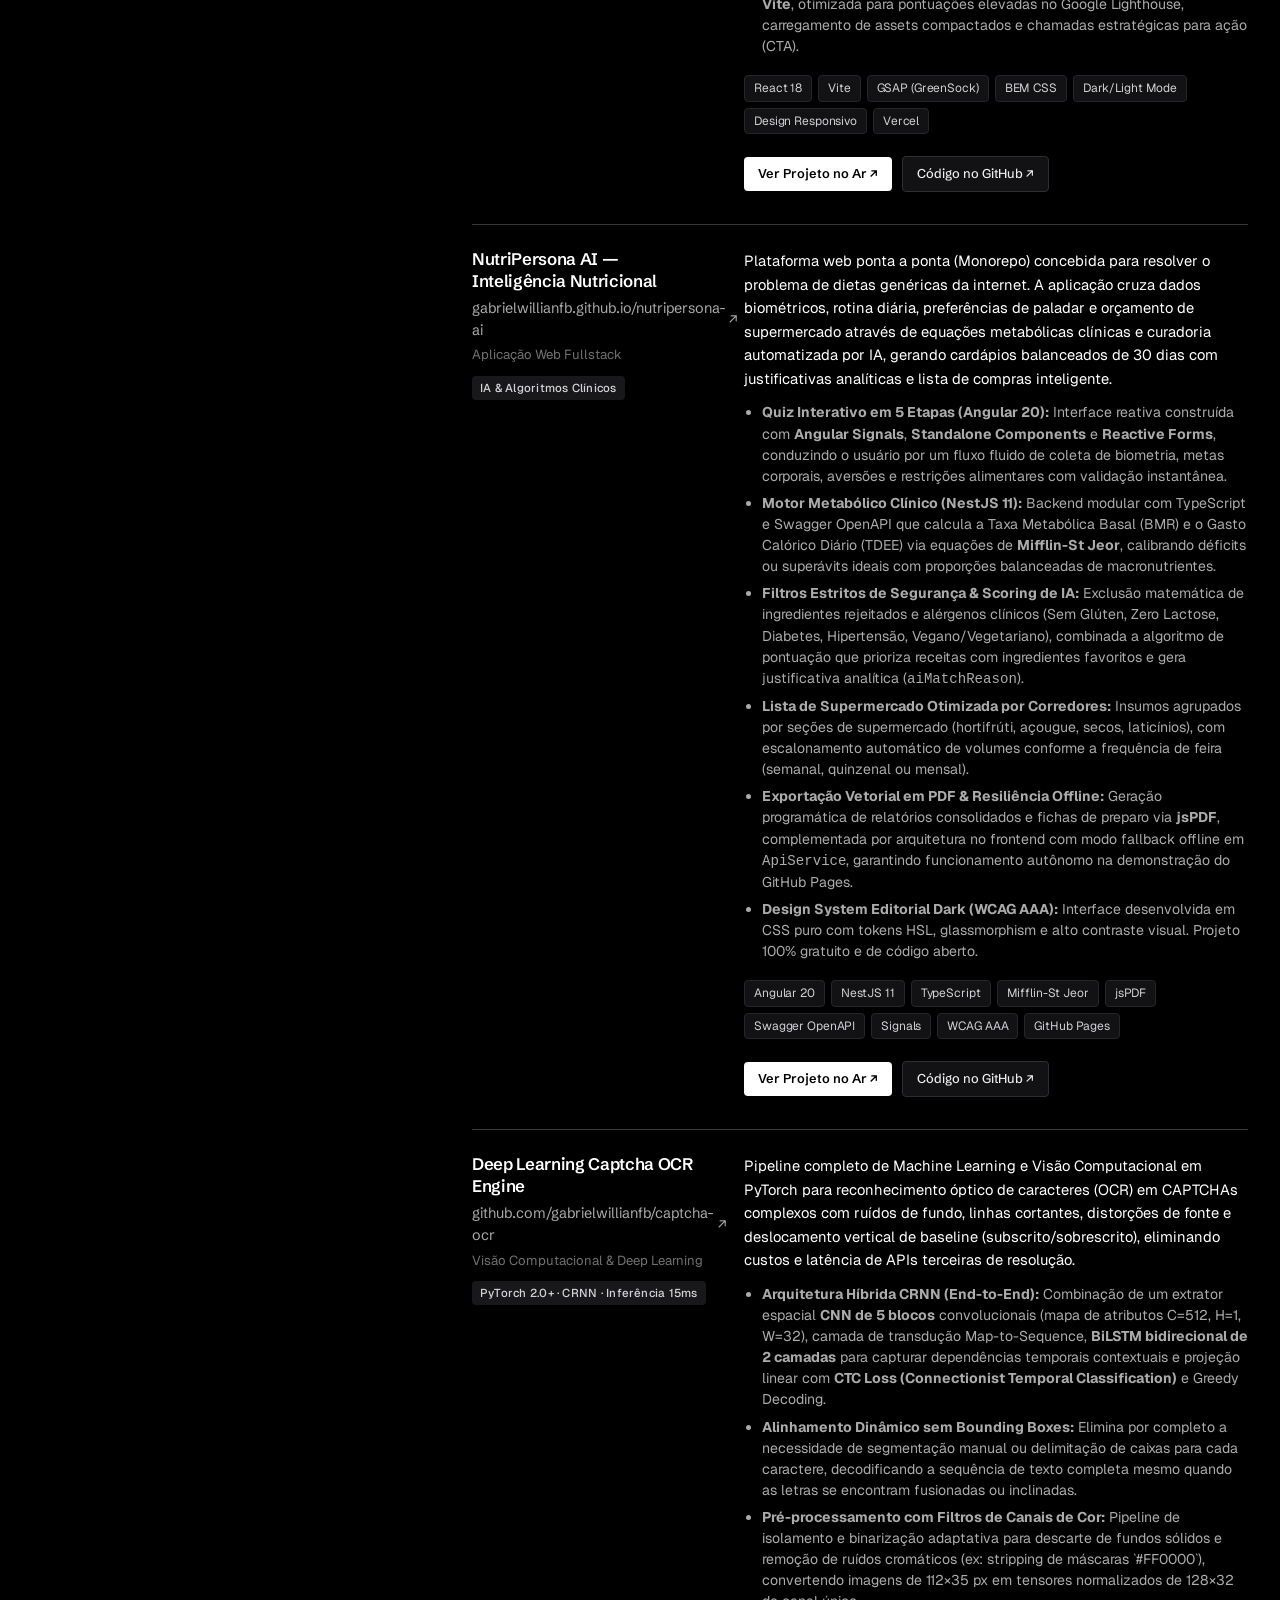
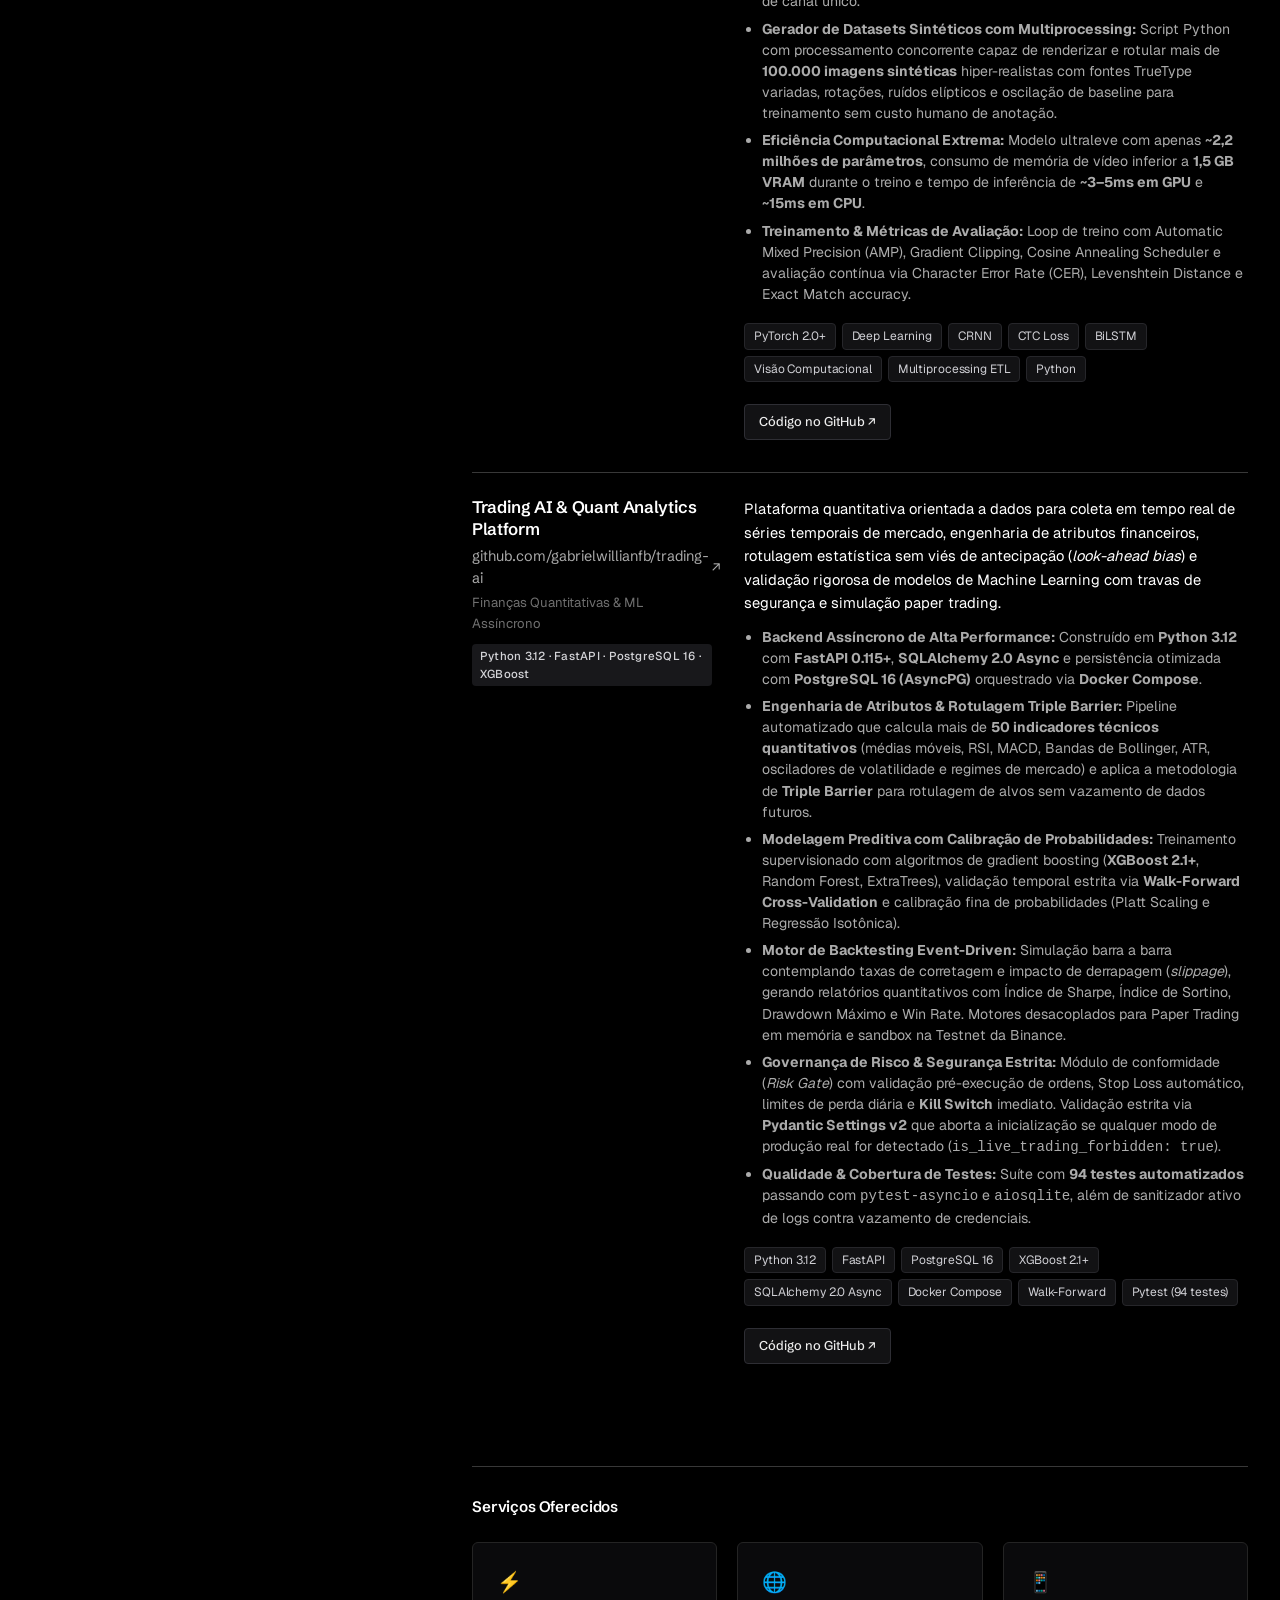
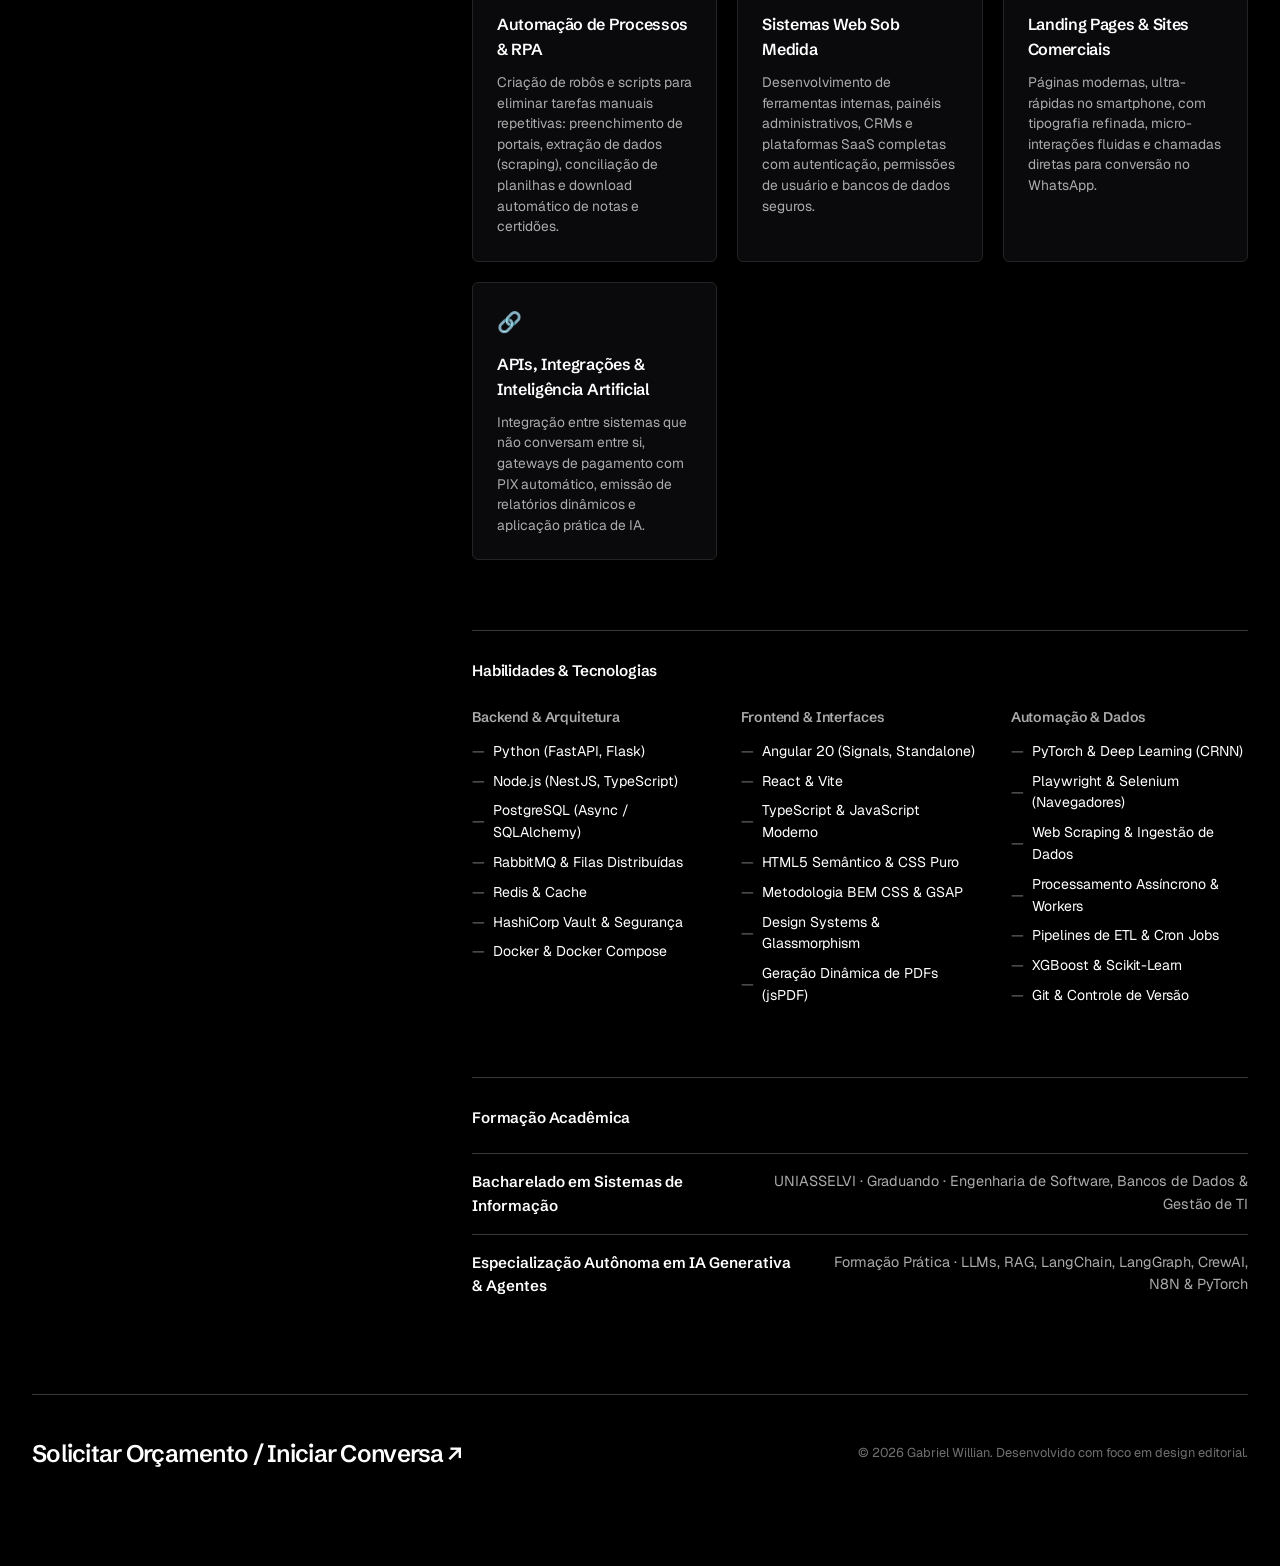
==== commit 14c9ddc0: "feat: adicionar link de demonstracao do NutriPersona AI e aprofundar dados tecnicos dos 5 cases" ====
--- a/index.html
+++ b/index.html
@@ -73,32 +73,38 @@
             <!-- Case 1: Portal de Automação Corporativo -->
             <article class="entry-item">
               <div class="entry-meta">
-                <h3 class="entry-role">Plataforma de Hiperautomação (RPA)</h3>
-                <span class="entry-period">Case Corporativo Empresarial</span>
-                <span class="entry-badge">Arquitetura Distribuída</span>
+                <h3 class="entry-role">Plataforma de Hiperautomação Corporativa (RPA)</h3>
+                <span class="entry-company-link" style="color: var(--text-tertiary); cursor: default;">
+                  <span>Setor Financeiro & Cobrança de Ativos</span>
+                </span>
+                <span class="entry-period">Case Empresarial de Produção</span>
+                <span class="entry-badge">Arquitetura Distribuída & Alta Disponibilidade</span>
               </div>
               <div class="entry-details">
                 <p class="entry-description">
-                  Plataforma corporativa de alta disponibilidade para orquestração, execução e monitoramento em tempo
-                  real de robôs empresariais, desenvolvida para substituir sistemas legados e blindar processos
-                  bancários críticos.
+                  Plataforma empresarial de alta disponibilidade desenvolvida para orquestrar, executar e auditar
+                  centenas de robôs de processamento e conciliação bancária em tempo real. Projetada para substituir um
+                  portal legado, mitigando gargalos operacionais, blindando a empresa contra bloqueios de credenciais
+                  bancárias e garantindo conformidade rigorosa com a LGPD e auditorias de instituições financeiras contratantes.
                 </p>
                 <ul class="entry-bullets">
-                  <li>Orquestração de mensageria assíncrona com RabbitMQ Enterprise e filas com priorização dinâmica
-                    para parque de workers distribuídos.</li>
-                  <li>Cofre central de credenciais integrando cluster HashiCorp Vault, garantindo sessão única, controle
-                    de acesso estrito (RBAC) e conformidade com a LGPD e auditorias bancárias.</li>
-                  <li>Dashboard executivo com inteligência financeira de ROI, monitoramento de saúde das automações e
-                    métricas reais de horas humanas economizadas.</li>
-                  <li>Redução comprovada de mais de 70% do tempo gasto em digitação e conciliação manual de processos.
-                  </li>
+                  <li><strong>Orquestração Distribuída & Mensageria:</strong> Arquitetura orientada a eventos com <strong>RabbitMQ Enterprise</strong>, implementando filas com priorização dinâmica (lotes com vencimentos do dia furam a fila padrão), Dead Letter Queues (DLQ) para contenção de falhas e políticas automáticas de retry.</li>
+                  <li><strong>Cofre Central de Credenciais & Sessão Única:</strong> Integração profunda com cluster <strong>HashiCorp Vault</strong> e travas atômicas distribuídas via <strong>Redis</strong>, impedindo logins concorrentes em portais bancários (eliminando paralisações por bloqueio de contas) com controle estrito de acessos (RBAC).</li>
+                  <li><strong>Torre de Controle Operacional em Tempo Real:</strong> Interface em <strong>Angular 20</strong> com Angular Material e streaming contínuo via <strong>WebSockets (Socket.IO)</strong>, monitorando o progresso das tarefas de 0% a 100% em dezenas de VMs/workers distribuídos e permitindo intervenção imediata (pausar ou cancelar lotes com um clique).</li>
+                  <li><strong>Motor de ROI Financeiro & Telemetria:</strong> Painel analítico executivo com <strong>ApexCharts</strong> calculando em tempo real as horas humanas poupadas e convertendo-as em valor financeiro economizado (R$), com filtros por robô, parâmetros salariais da operação e ranking dos robôs mais lucrativos.</li>
+                  <li><strong>Ingestão Automatizada & Motor de "De-Para":</strong> Pipelines agendados de ETL em Python (Cron) para ingestão de remessas e motor dinâmico de mapeamento de dados com editor <strong>Monaco</strong> integrado, normalizando layouts heterogêneos de múltiplos bancos com envio automatizado de relatórios em Excel por e-mail.</li>
+                  <li><strong>Impacto Operacional Comprovado:</strong> Redução de mais de 70% do tempo gasto em digitação e conciliação manual de processos, suportando o dobro do volume operacional sem contratação de novos operadores.</li>
                 </ul>
                 <div class="entry-tags">
-                  <span class="tech-tag">Python</span>
-                  <span class="tech-tag">Angular</span>
-                  <span class="tech-tag">RabbitMQ</span>
+                  <span class="tech-tag">Angular 20</span>
+                  <span class="tech-tag">NestJS 11</span>
+                  <span class="tech-tag">RabbitMQ Enterprise</span>
                   <span class="tech-tag">HashiCorp Vault</span>
-                  <span class="tech-tag">PostgreSQL</span>
+                  <span class="tech-tag">Redis Locks</span>
+                  <span class="tech-tag">PostgreSQL & TypeORM</span>
+                  <span class="tech-tag">Socket.IO WebSockets</span>
+                  <span class="tech-tag">ApexCharts</span>
+                  <span class="tech-tag">Python ETL</span>
                   <span class="tech-tag">Docker</span>
                 </div>
               </div>
@@ -118,59 +124,85 @@
               </div>
               <div class="entry-details">
                 <p class="entry-description">
-                  Página institucional e comercial de alta conversão projetada para construtoras e serviços de reforma,
-                  focada em velocidade de carregamento mobile, design refinado e atração de leads qualificados.
+                  Página institucional e comercial de alto padrão desenvolvida sob medida para construtoras e serviços
+                  de reforma civil. Projetada com foco em máxima retenção de visitantes, estética editorial moderna,
+                  carregamento instantâneo em conexões móveis e direcionamento estratégico para captação de leads qualificados no WhatsApp.
                 </p>
                 <ul class="entry-bullets">
-                  <li>Micro-interações e animações elegantes implementadas com a biblioteca GSAP (GreenSock).</li>
-                  <li>Alternância fluida entre tema Dark e Light com detecção automática e persistência de preferência
-                    do usuário.</li>
-                  <li>Estilização modular e estruturada utilizando metodologia BEM CSS para máxima manutenibilidade.
-                  </li>
-                  <li>Carregamento ultrarrápido otimizado para navegadores mobile e desktop.</li>
+                  <li><strong>Animações Fluidas com GSAP:</strong> Implementação de transições suaves de entrada, efeitos de revelação em elementos visuais e micro-interações de alta precisão com <strong>GreenSock (GSAP)</strong>, transmitindo autoridade e sofisticação arquitetônica.</li>
+                  <li><strong>Alternância Dinâmica Dark/Light Theme:</strong> Seletor de temas com zero cintilação (FOUC), utilizando script inline que detecta a preferência do sistema operacional (<code>prefers-color-scheme</code>) e sincroniza a escolha no <code>localStorage</code> via atributos semânticos (<code>data-theme</code>).</li>
+                  <li><strong>Arquitetura Modular com BEM CSS:</strong> Estilização modular e consistente utilizando a metodologia Block-Element-Modifier em CSS puro, assegurando isolamento de componentes, semântica limpa e facilidade de manutenção sem sobrecarga de frameworks.</li>
+                  <li><strong>Performance Mobile & SEO:</strong> Arquitetura SPA moderna com <strong>React 18</strong> e <strong>Vite</strong>, otimizada para pontuações elevadas no Google Lighthouse, carregamento de assets compactados e chamadas estratégicas para ação (CTA).</li>
                 </ul>
                 <div class="entry-tags">
-                  <span class="tech-tag">React</span>
+                  <span class="tech-tag">React 18</span>
                   <span class="tech-tag">Vite</span>
-                  <span class="tech-tag">GSAP</span>
+                  <span class="tech-tag">GSAP (GreenSock)</span>
                   <span class="tech-tag">BEM CSS</span>
+                  <span class="tech-tag">Dark/Light Mode</span>
+                  <span class="tech-tag">Design Responsivo</span>
                   <span class="tech-tag">Vercel</span>
                 </div>
-                <a href="https://confixbuild.vercel.app/" target="_blank" rel="noopener noreferrer"
-                  class="project-demo-btn">
-                  Ver Projeto no Ar ↗
-                </a>
+                <div class="project-actions">
+                  <a href="https://confixbuild.vercel.app/" target="_blank" rel="noopener noreferrer"
+                    class="project-demo-btn">
+                    Ver Projeto no Ar ↗
+                  </a>
+                  <a href="https://github.com/gabrielwillianfb/ConfixBuild-Company" target="_blank" rel="noopener noreferrer"
+                    class="project-github-btn">
+                    Código no GitHub ↗
+                  </a>
+                </div>
               </div>
             </article>
 
             <!-- Case 3: NutriPersona AI — Inteligência Nutricional -->
             <article class="entry-item">
               <div class="entry-meta">
-                <h3 class="entry-role">NutriPersona AI — Plataforma Nutricional</h3>
+                <h3 class="entry-role">NutriPersona AI — Inteligência Nutricional</h3>
+                <a href="https://gabrielwillianfb.github.io/nutripersona-ai/" target="_blank" rel="noopener noreferrer"
+                  class="entry-company-link">
+                  <span>gabrielwillianfb.github.io/nutripersona-ai</span>
+                  <span>↗</span>
+                </a>
                 <span class="entry-period">Aplicação Web Fullstack</span>
                 <span class="entry-badge">IA & Algoritmos Clínicos</span>
               </div>
               <div class="entry-details">
                 <p class="entry-description">
-                  Plataforma web ponta a ponta desenvolvida em Angular 20 e NestJS 11 que cruza dados biométricos,
-                  preferências de paladar e orçamento de supermercado com algoritmos clínicos e curadoria de IA para gerar
-                  cardápios balanceados e listas inteligentes.
+                  Plataforma web ponta a ponta (Monorepo) concebida para resolver o problema de dietas genéricas da internet.
+                  A aplicação cruza dados biométricos, rotina diária, preferências de paladar e orçamento de supermercado
+                  através de equações metabólicas clínicas e curadoria automatizada por IA, gerando cardápios balanceados de 30 dias
+                  com justificativas analíticas e lista de compras inteligente.
                 </p>
                 <ul class="entry-bullets">
-                  <li>Quiz interativo em 5 etapas desenvolvido em Angular 20 com Signals, Standalone Components
-                    e validação reativa com Reactive Forms.</li>
-                  <li>Motor de inteligência nutricional em NestJS 11 com cálculos de BMR/TDEE (Mifflin-St Jeor) e curadoria
-                    automatizada que prioriza ingredientes favoritos e elimina aversões/alérgenos.</li>
-                  <li>Geração de lista de supermercado categorizada por corredores, com escala adaptada à frequência de compras.</li>
-                  <li>Exportação dinâmica de relatórios vetoriais e guias de 30 dias em PDF via jsPDF, além de arquitetura com fallback offline.</li>
+                  <li><strong>Quiz Interativo em 5 Etapas (Angular 20):</strong> Interface reativa construída com <strong>Angular Signals</strong>, <strong>Standalone Components</strong> e <strong>Reactive Forms</strong>, conduzindo o usuário por um fluxo fluido de coleta de biometria, metas corporais, aversões e restrições alimentares com validação instantânea.</li>
+                  <li><strong>Motor Metabólico Clínico (NestJS 11):</strong> Backend modular com TypeScript e Swagger OpenAPI que calcula a Taxa Metabólica Basal (BMR) e o Gasto Calórico Diário (TDEE) via equações de <strong>Mifflin-St Jeor</strong>, calibrando déficits ou superávits ideais com proporções balanceadas de macronutrientes.</li>
+                  <li><strong>Filtros Estritos de Segurança & Scoring de IA:</strong> Exclusão matemática de ingredientes rejeitados e alérgenos clínicos (Sem Glúten, Zero Lactose, Diabetes, Hipertensão, Vegano/Vegetariano), combinada a algoritmo de pontuação que prioriza receitas com ingredientes favoritos e gera justificativa analítica (<code>aiMatchReason</code>).</li>
+                  <li><strong>Lista de Supermercado Otimizada por Corredores:</strong> Insumos agrupados por seções de supermercado (hortifrúti, açougue, secos, laticínios), com escalonamento automático de volumes conforme a frequência de feira (semanal, quinzenal ou mensal).</li>
+                  <li><strong>Exportação Vetorial em PDF & Resiliência Offline:</strong> Geração programática de relatórios consolidados e fichas de preparo via <strong>jsPDF</strong>, complementada por arquitetura no frontend com modo fallback offline em <code>ApiService</code>, garantindo funcionamento autônomo na demonstração do GitHub Pages.</li>
+                  <li><strong>Design System Editorial Dark (WCAG AAA):</strong> Interface desenvolvida em CSS puro com tokens HSL, glassmorphism e alto contraste visual. Projeto 100% gratuito e de código aberto.</li>
                 </ul>
                 <div class="entry-tags">
                   <span class="tech-tag">Angular 20</span>
                   <span class="tech-tag">NestJS 11</span>
                   <span class="tech-tag">TypeScript</span>
+                  <span class="tech-tag">Mifflin-St Jeor</span>
                   <span class="tech-tag">jsPDF</span>
-                  <span class="tech-tag">Algoritmos Clínicos</span>
-                  <span class="tech-tag">Design System</span>
+                  <span class="tech-tag">Swagger OpenAPI</span>
+                  <span class="tech-tag">Signals</span>
+                  <span class="tech-tag">WCAG AAA</span>
+                  <span class="tech-tag">GitHub Pages</span>
+                </div>
+                <div class="project-actions">
+                  <a href="https://gabrielwillianfb.github.io/nutripersona-ai/" target="_blank" rel="noopener noreferrer"
+                    class="project-demo-btn">
+                    Ver Projeto no Ar ↗
+                  </a>
+                  <a href="https://github.com/gabrielwillianfb/nutripersona-ai" target="_blank" rel="noopener noreferrer"
+                    class="project-github-btn">
+                    Código no GitHub ↗
+                  </a>
                 </div>
               </div>
             </article>
@@ -179,29 +211,43 @@
             <article class="entry-item">
               <div class="entry-meta">
                 <h3 class="entry-role">Deep Learning Captcha OCR Engine</h3>
-                <span class="entry-period">Visão Computacional</span>
-                <span class="entry-badge">IA & Automação</span>
+                <a href="https://github.com/gabrielwillianfb/captcha-ocr" target="_blank" rel="noopener noreferrer"
+                  class="entry-company-link">
+                  <span>github.com/gabrielwillianfb/captcha-ocr</span>
+                  <span>↗</span>
+                </a>
+                <span class="entry-period">Visão Computacional & Deep Learning</span>
+                <span class="entry-badge">PyTorch 2.0+ · CRNN · Inferência 15ms</span>
               </div>
               <div class="entry-details">
                 <p class="entry-description">
-                  Solução de Visão Computacional e Deep Learning em PyTorch especializada no reconhecimento ultrarrápido
-                  de CAPTCHAs ruidosos com linhas sobrepostas, dispensando o custo recorrente de APIs de quebra
-                  terceiras.
+                  Pipeline completo de Machine Learning e Visão Computacional em PyTorch para reconhecimento óptico
+                  de caracteres (OCR) em CAPTCHAs complexos com ruídos de fundo, linhas cortantes, distorções de fonte e
+                  deslocamento vertical de baseline (subscrito/sobrescrito), eliminando custos e latência de APIs terceiras de resolução.
                 </p>
                 <ul class="entry-bullets">
-                  <li>Arquitetura CRNN composta por CNN de 5 blocos extratores, BiLSTM bidirecional de 2 camadas e perda
-                    CTC (Connectionist Temporal Classification).</li>
-                  <li>Pipeline de geração de datasets sintéticos com multiprocessing capaz de renderizar e rotular mais
-                    de 100.000 imagens realistas.</li>
-                  <li>Velocidade de inferência extrema de ~15ms em CPU e ~3-5ms em GPU, viabilizando automações massivas
-                    em tempo real.</li>
+                  <li><strong>Arquitetura Híbrida CRNN (End-to-End):</strong> Combinação de um extrator espacial <strong>CNN de 5 blocos</strong> convolucionais (mapa de atributos C=512, H=1, W=32), camada de transdução Map-to-Sequence, <strong>BiLSTM bidirecional de 2 camadas</strong> para capturar dependências temporais contextuais e projeção linear com <strong>CTC Loss (Connectionist Temporal Classification)</strong> e Greedy Decoding.</li>
+                  <li><strong>Alinhamento Dinâmico sem Bounding Boxes:</strong> Elimina por completo a necessidade de segmentação manual ou delimitação de caixas para cada caractere, decodificando a sequência de texto completa mesmo quando as letras se encontram fusionadas ou inclinadas.</li>
+                  <li><strong>Pré-processamento com Filtros de Canais de Cor:</strong> Pipeline de isolamento e binarização adaptativa para descarte de fundos sólidos e remoção de ruídos cromáticos (ex: stripping de máscaras `#FF0000`), convertendo imagens de 112×35 px em tensores normalizados de 128×32 de canal único.</li>
+                  <li><strong>Gerador de Datasets Sintéticos com Multiprocessing:</strong> Script Python com processamento concorrente capaz de renderizar e rotular mais de <strong>100.000 imagens sintéticas</strong> hiper-realistas com fontes TrueType variadas, rotações, ruídos elípticos e oscilação de baseline para treinamento sem custo humano de anotação.</li>
+                  <li><strong>Eficiência Computacional Extrema:</strong> Modelo ultraleve com apenas <strong>~2,2 milhões de parâmetros</strong>, consumo de memória de vídeo inferior a <strong>1,5 GB VRAM</strong> durante o treino e tempo de inferência de <strong>~3–5ms em GPU</strong> e <strong>~15ms em CPU</strong>.</li>
+                  <li><strong>Treinamento & Métricas de Avaliação:</strong> Loop de treino com Automatic Mixed Precision (AMP), Gradient Clipping, Cosine Annealing Scheduler e avaliação contínua via Character Error Rate (CER), Levenshtein Distance e Exact Match accuracy.</li>
                 </ul>
                 <div class="entry-tags">
-                  <span class="tech-tag">PyTorch</span>
+                  <span class="tech-tag">PyTorch 2.0+</span>
                   <span class="tech-tag">Deep Learning</span>
-                  <span class="tech-tag">Python</span>
                   <span class="tech-tag">CRNN</span>
                   <span class="tech-tag">CTC Loss</span>
+                  <span class="tech-tag">BiLSTM</span>
+                  <span class="tech-tag">Visão Computacional</span>
+                  <span class="tech-tag">Multiprocessing ETL</span>
+                  <span class="tech-tag">Python</span>
+                </div>
+                <div class="project-actions">
+                  <a href="https://github.com/gabrielwillianfb/captcha-ocr" target="_blank" rel="noopener noreferrer"
+                    class="project-github-btn">
+                    Código no GitHub ↗
+                  </a>
                 </div>
               </div>
             </article>
@@ -210,28 +256,43 @@
             <article class="entry-item">
               <div class="entry-meta">
                 <h3 class="entry-role">Trading AI & Quant Analytics Platform</h3>
-                <span class="entry-period">Engenharia de Dados</span>
-                <span class="entry-badge">Async Backend & ML</span>
+                <a href="https://github.com/gabrielwillianfb/trading-ai" target="_blank" rel="noopener noreferrer"
+                  class="entry-company-link">
+                  <span>github.com/gabrielwillianfb/trading-ai</span>
+                  <span>↗</span>
+                </a>
+                <span class="entry-period">Finanças Quantitativas & ML Assíncrono</span>
+                <span class="entry-badge">Python 3.12 · FastAPI · PostgreSQL 16 · XGBoost</span>
               </div>
               <div class="entry-details">
                 <p class="entry-description">
-                  Plataforma quantitativa orientada a dados para coleta em tempo real, engenharia de atributos
-                  financeiros e validação estrita de modelos preditivos com travas de segurança de gestão de risco.
+                  Plataforma quantitativa orientada a dados para coleta em tempo real de séries temporais de mercado,
+                  engenharia de atributos financeiros, rotulagem estatística sem viés de antecipação (<em>look-ahead bias</em>) e
+                  validação rigorosa de modelos de Machine Learning com travas de segurança e simulação paper trading.
                 </p>
                 <ul class="entry-bullets">
-                  <li>Backend assíncrono em Python 3.12 com FastAPI, SQLAlchemy 2.0 Async e persistência em PostgreSQL
-                    16.</li>
-                  <li>Pipeline de engenharia de features e treinamento preditivo utilizando algoritmos de gradient
-                    boosting (XGBoost).</li>
-                  <li>Validação walk-forward com simulação paper trading e kill switch automático acionado em cenários
-                    de risco.</li>
+                  <li><strong>Backend Assíncrono de Alta Performance:</strong> Construído em <strong>Python 3.12</strong> com <strong>FastAPI 0.115+</strong>, <strong>SQLAlchemy 2.0 Async</strong> e persistência otimizada com <strong>PostgreSQL 16 (AsyncPG)</strong> orquestrado via <strong>Docker Compose</strong>.</li>
+                  <li><strong>Engenharia de Atributos & Rotulagem Triple Barrier:</strong> Pipeline automatizado que calcula mais de <strong>50 indicadores técnicos quantitativos</strong> (médias móveis, RSI, MACD, Bandas de Bollinger, ATR, osciladores de volatilidade e regimes de mercado) e aplica a metodologia de <strong>Triple Barrier</strong> para rotulagem de alvos sem vazamento de dados futuros.</li>
+                  <li><strong>Modelagem Preditiva com Calibração de Probabilidades:</strong> Treinamento supervisionado com algoritmos de gradient boosting (<strong>XGBoost 2.1+</strong>, Random Forest, ExtraTrees), validação temporal estrita via <strong>Walk-Forward Cross-Validation</strong> e calibração fina de probabilidades (Platt Scaling e Regressão Isotônica).</li>
+                  <li><strong>Motor de Backtesting Event-Driven:</strong> Simulação barra a barra contemplando taxas de corretagem e impacto de derrapagem (<em>slippage</em>), gerando relatórios quantitativos com Índice de Sharpe, Índice de Sortino, Drawdown Máximo e Win Rate. Motores desacoplados para Paper Trading em memória e sandbox na Testnet da Binance.</li>
+                  <li><strong>Governança de Risco & Segurança Estrita:</strong> Módulo de conformidade (<em>Risk Gate</em>) com validação pré-execução de ordens, Stop Loss automático, limites de perda diária e <strong>Kill Switch</strong> imediato. Validação estrita via <strong>Pydantic Settings v2</strong> que aborta a inicialização se qualquer modo de produção real for detectado (<code>is_live_trading_forbidden: true</code>).</li>
+                  <li><strong>Qualidade & Cobertura de Testes:</strong> Suíte com <strong>94 testes automatizados</strong> passando com <code>pytest-asyncio</code> e <code>aiosqlite</code>, além de sanitizador ativo de logs contra vazamento de credenciais.</li>
                 </ul>
                 <div class="entry-tags">
                   <span class="tech-tag">Python 3.12</span>
                   <span class="tech-tag">FastAPI</span>
                   <span class="tech-tag">PostgreSQL 16</span>
-                  <span class="tech-tag">XGBoost</span>
-                  <span class="tech-tag">Docker</span>
+                  <span class="tech-tag">XGBoost 2.1+</span>
+                  <span class="tech-tag">SQLAlchemy 2.0 Async</span>
+                  <span class="tech-tag">Docker Compose</span>
+                  <span class="tech-tag">Walk-Forward</span>
+                  <span class="tech-tag">Pytest (94 testes)</span>
+                </div>
+                <div class="project-actions">
+                  <a href="https://github.com/gabrielwillianfb/trading-ai" target="_blank" rel="noopener noreferrer"
+                    class="project-github-btn">
+                    Código no GitHub ↗
+                  </a>
                 </div>
               </div>
             </article>
--- a/styles.css
+++ b/styles.css
@@ -398,23 +398,54 @@
   letter-spacing: -0.01em;
 }
 
+.project-actions {
+  display: flex;
+  flex-wrap: wrap;
+  align-items: center;
+  gap: 10px;
+  margin-top: 10px;
+}
+
 .project-demo-btn {
   display: inline-flex;
   align-items: center;
   gap: 6px;
-  align-self: flex-start;
-  margin-top: 8px;
-  padding: 6px 12px;
+  padding: 7px 14px;
   background-color: #ffffff;
   color: #000000;
+  font-family: var(--font-heading);
   font-size: 0.8rem;
   font-weight: 600;
   border-radius: 4px;
+  text-decoration: none;
   transition: opacity var(--transition-fast), transform var(--transition-fast);
 }
 
 .project-demo-btn:hover {
-  opacity: 0.85;
+  opacity: 0.88;
+  transform: translateY(-1px);
+}
+
+.project-github-btn {
+  display: inline-flex;
+  align-items: center;
+  gap: 6px;
+  padding: 7px 14px;
+  background-color: #121214;
+  color: #ededed;
+  border: 1px solid #2e2e34;
+  font-family: var(--font-heading);
+  font-size: 0.8rem;
+  font-weight: 500;
+  border-radius: 4px;
+  text-decoration: none;
+  transition: background-color var(--transition-fast), border-color var(--transition-fast), color var(--transition-fast), transform var(--transition-fast);
+}
+
+.project-github-btn:hover {
+  background-color: #1b1b20;
+  border-color: #4a4a54;
+  color: #ffffff;
   transform: translateY(-1px);
 }
 
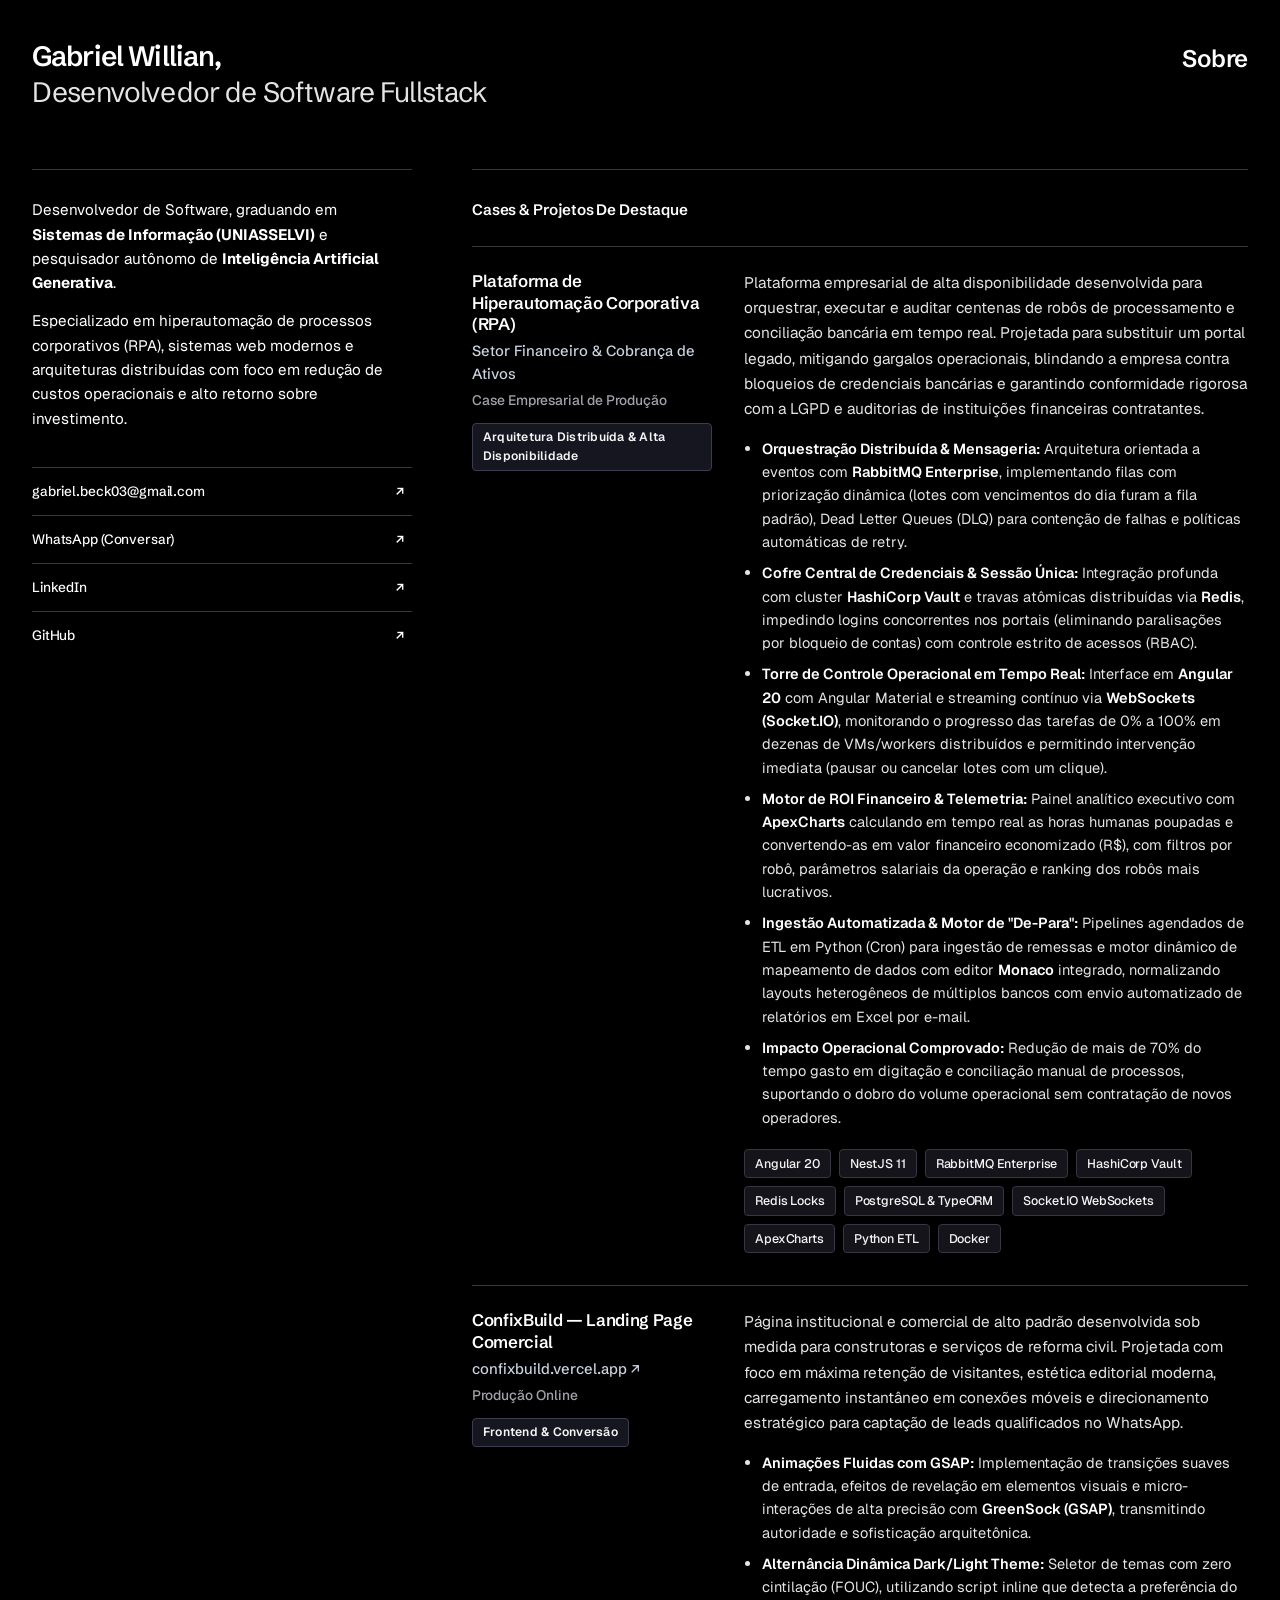
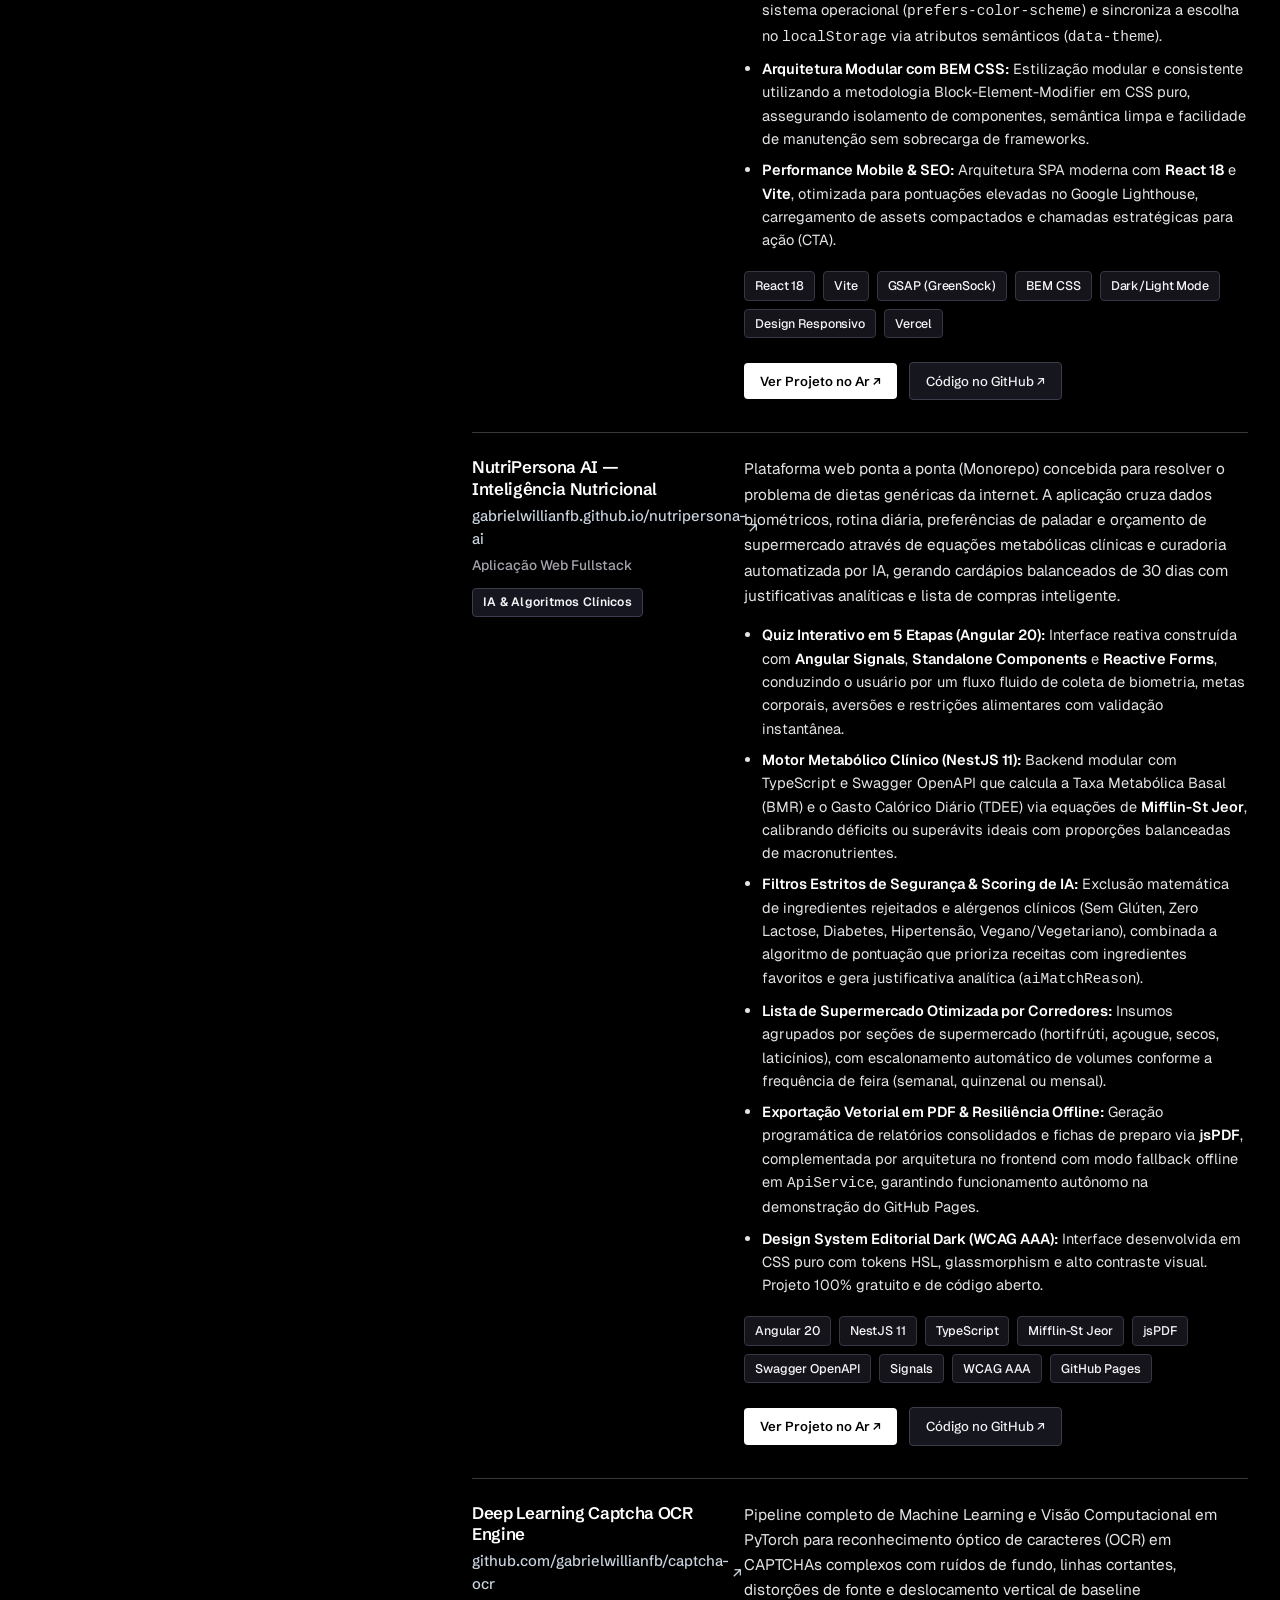
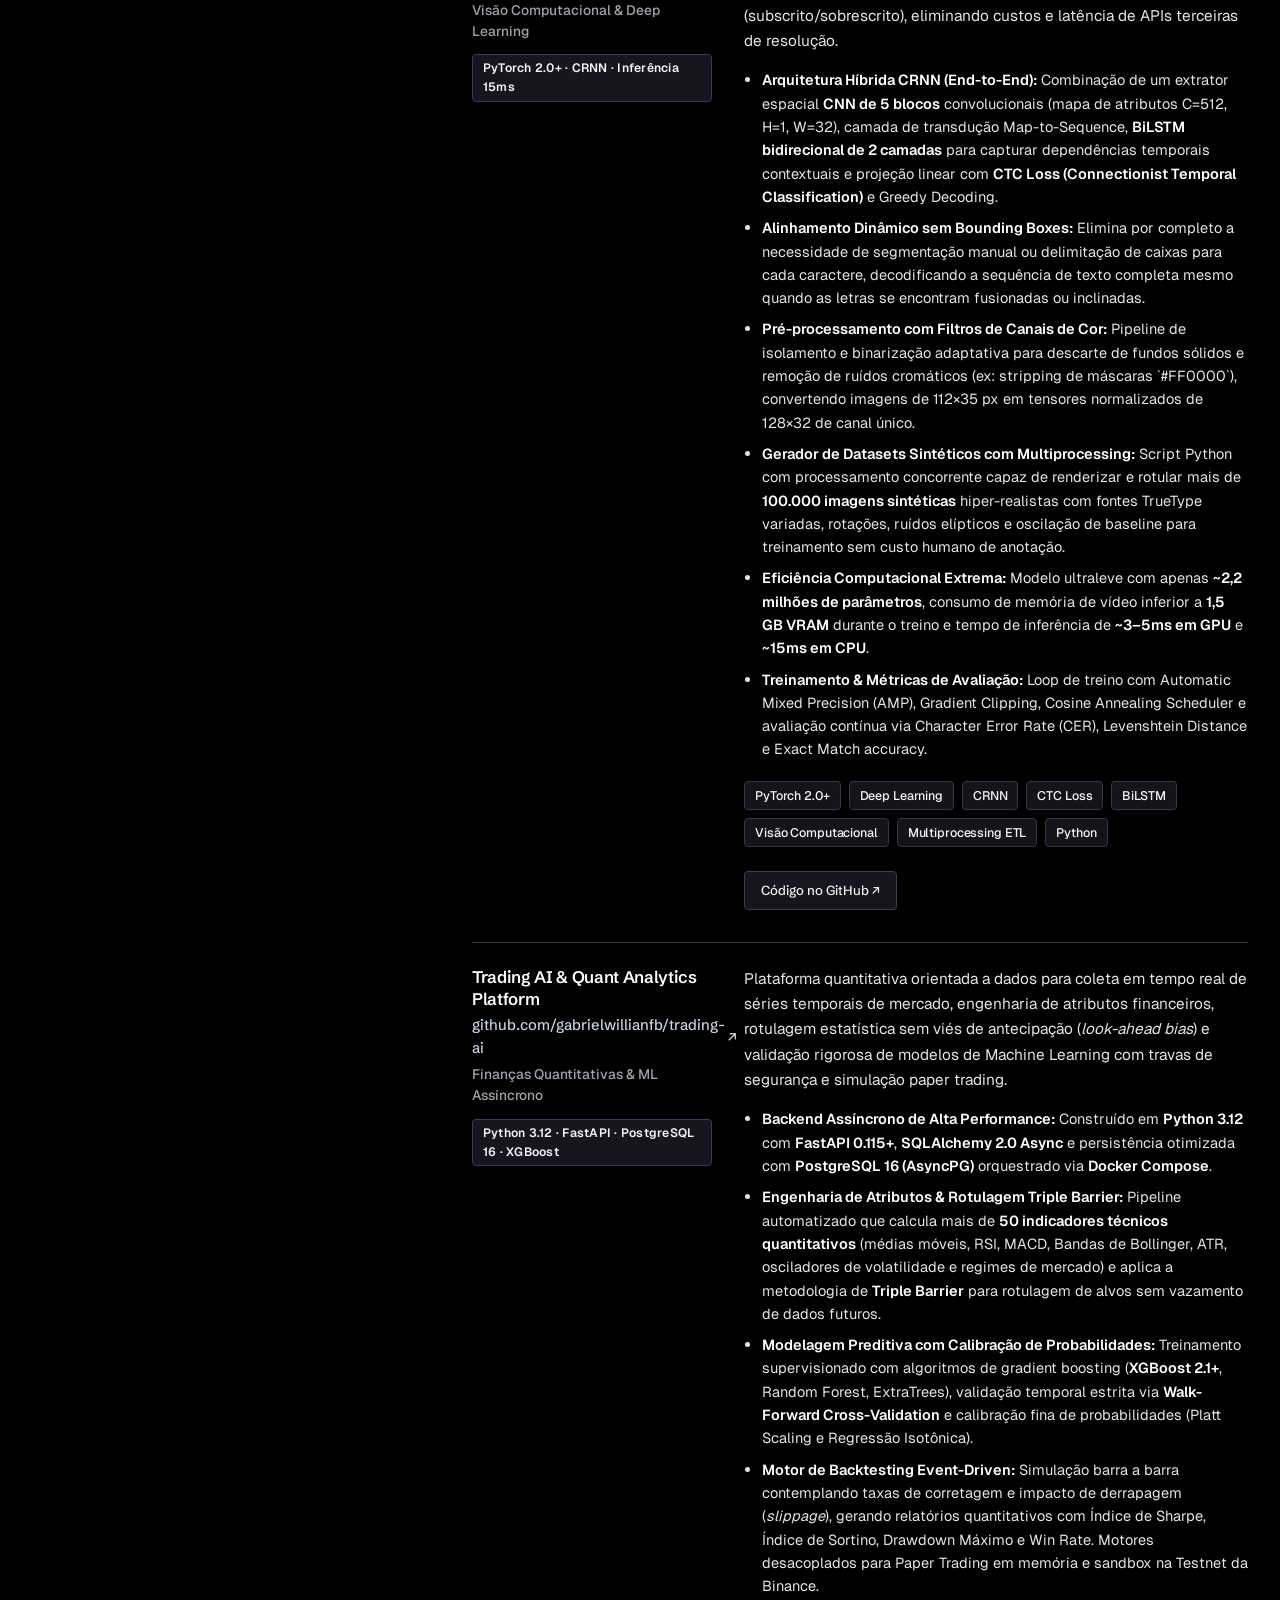
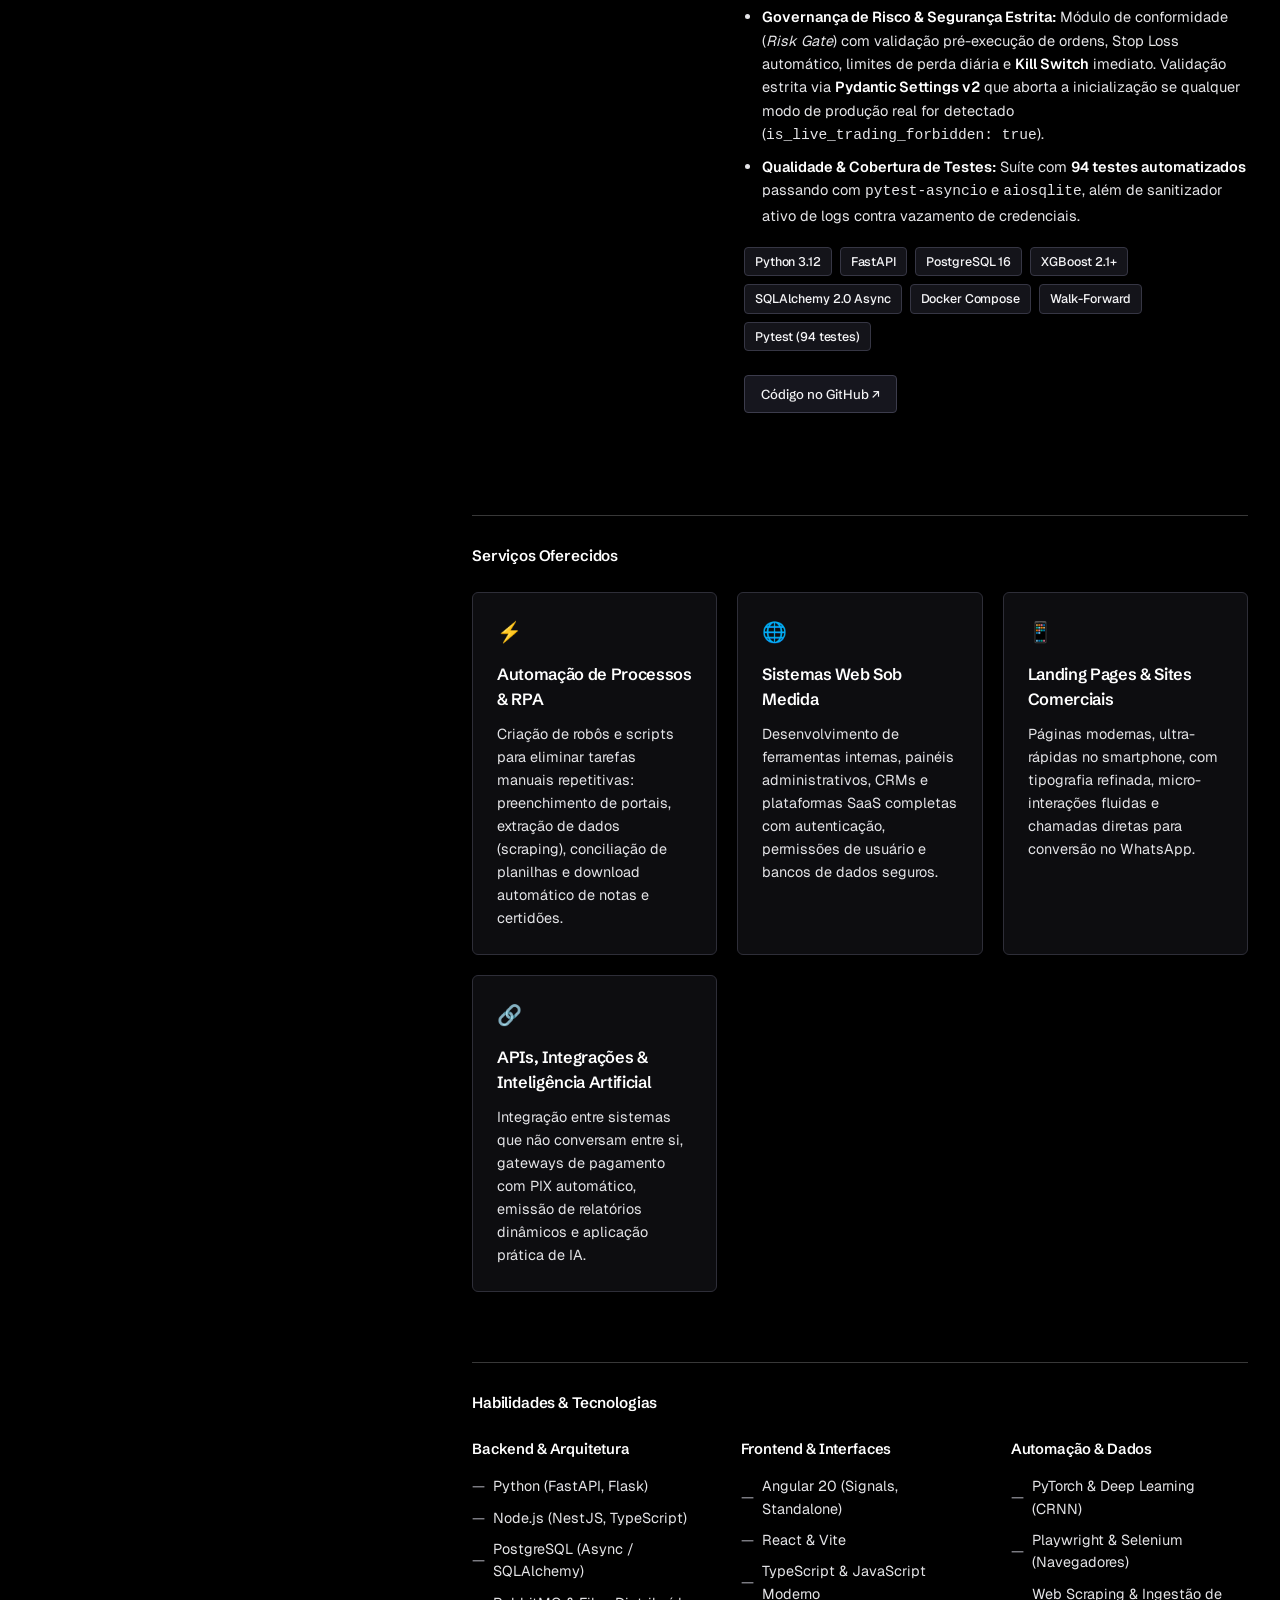
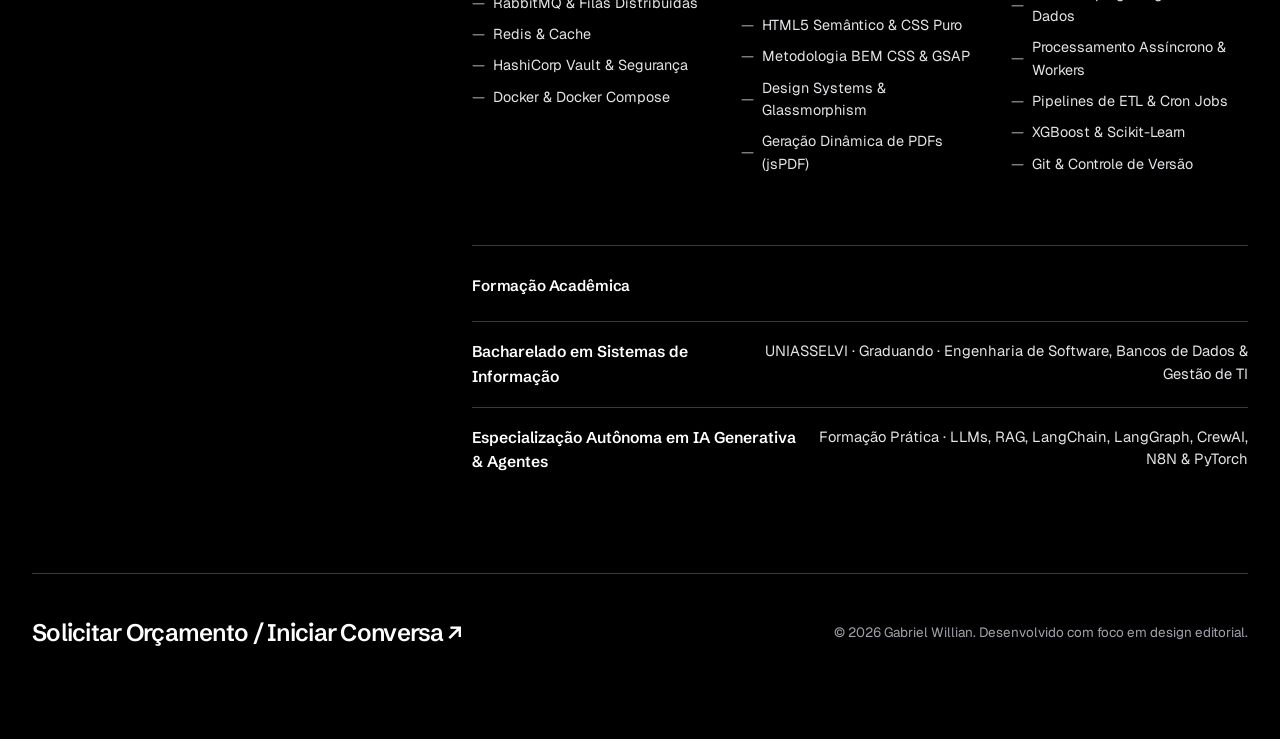
==== commit 5810a81b: "style: aprimorar contraste visual e legibilidade dos textos e componentes" ====
--- a/index.html
+++ b/index.html
@@ -74,9 +74,7 @@
             <article class="entry-item">
               <div class="entry-meta">
                 <h3 class="entry-role">Plataforma de Hiperautomação Corporativa (RPA)</h3>
-                <span class="entry-company-link" style="color: var(--text-tertiary); cursor: default;">
-                  <span>Setor Financeiro & Cobrança de Ativos</span>
-                </span>
+                <span class="entry-company-text">Setor Financeiro & Cobrança de Ativos</span>
                 <span class="entry-period">Case Empresarial de Produção</span>
                 <span class="entry-badge">Arquitetura Distribuída & Alta Disponibilidade</span>
               </div>
@@ -89,7 +87,7 @@
                 </p>
                 <ul class="entry-bullets">
                   <li><strong>Orquestração Distribuída & Mensageria:</strong> Arquitetura orientada a eventos com <strong>RabbitMQ Enterprise</strong>, implementando filas com priorização dinâmica (lotes com vencimentos do dia furam a fila padrão), Dead Letter Queues (DLQ) para contenção de falhas e políticas automáticas de retry.</li>
-                  <li><strong>Cofre Central de Credenciais & Sessão Única:</strong> Integração profunda com cluster <strong>HashiCorp Vault</strong> e travas atômicas distribuídas via <strong>Redis</strong>, impedindo logins concorrentes em portais bancários (eliminando paralisações por bloqueio de contas) com controle estrito de acessos (RBAC).</li>
+                  <li><strong>Cofre Central de Credenciais & Sessão Única:</strong> Integração profunda com cluster <strong>HashiCorp Vault</strong> e travas atômicas distribuídas via <strong>Redis</strong>, impedindo logins concorrentes nos portais (eliminando paralisações por bloqueio de contas) com controle estrito de acessos (RBAC).</li>
                   <li><strong>Torre de Controle Operacional em Tempo Real:</strong> Interface em <strong>Angular 20</strong> com Angular Material e streaming contínuo via <strong>WebSockets (Socket.IO)</strong>, monitorando o progresso das tarefas de 0% a 100% em dezenas de VMs/workers distribuídos e permitindo intervenção imediata (pausar ou cancelar lotes com um clique).</li>
                   <li><strong>Motor de ROI Financeiro & Telemetria:</strong> Painel analítico executivo com <strong>ApexCharts</strong> calculando em tempo real as horas humanas poupadas e convertendo-as em valor financeiro economizado (R$), com filtros por robô, parâmetros salariais da operação e ranking dos robôs mais lucrativos.</li>
                   <li><strong>Ingestão Automatizada & Motor de "De-Para":</strong> Pipelines agendados de ETL em Python (Cron) para ingestão de remessas e motor dinâmico de mapeamento de dados com editor <strong>Monaco</strong> integrado, normalizando layouts heterogêneos de múltiplos bancos com envio automatizado de relatórios em Excel por e-mail.</li>
--- a/styles.css
+++ b/styles.css
@@ -8,18 +8,21 @@
 
 :root {
   --bg-color: #000000;
-  --surface-color: #0a0a0c;
-  --surface-hover: #121216;
+  --surface-color: #0d0d10;
+  --surface-hover: #16161c;
   --border-color: #383838;
-  --border-subtle: #242424;
+  --border-subtle: #26262c;
   
-  --text-primary: #FFFFFF;
-  --text-secondary: #ABABAB;
-  --text-muted: #707070;
+  /* Sistema de Cores e Tipografia de Alto Contraste (WCAG AAA) */
+  --text-primary: #FFFFFF;       /* 100% Branco — Títulos, destaques, negritos */
+  --text-secondary: #E4E4E7;     /* 90% Branco Zinc — Parágrafos, bullets, descrições */
+  --text-tertiary: #CBD5E1;      /* 80% Slate — Subtítulos, metadados, links secundários */
+  --text-muted: #A1A1AA;         /* 65% Zinc Claro — Datas, períodos (contraste > 7:1) */
   
   --accent-color: #FFFFFF;
-  --tag-bg: #18181b;
-  --tag-text: #d4d4d8;
+  --tag-bg: #18181f;
+  --tag-border: #3b3b48;
+  --tag-text: #F4F4F6;
   
   --font-heading: 'Schibsted Grotesk', -apple-system, BlinkMacSystemFont, 'Segoe UI', Roboto, sans-serif;
   --font-body: 'Geist', -apple-system, BlinkMacSystemFont, 'Segoe UI', Roboto, sans-serif;
@@ -324,11 +327,12 @@
 
 .entry-company-link {
   font-family: var(--font-heading);
-  font-size: 0.9rem;
-  color: var(--text-secondary);
+  font-size: 0.92rem;
+  color: var(--text-tertiary);
   display: inline-flex;
   align-items: center;
   gap: 4px;
+  font-weight: 500;
   transition: color var(--transition-fast);
 }
 
@@ -336,73 +340,95 @@
   color: var(--text-primary);
 }
 
+.entry-company-text {
+  font-family: var(--font-heading);
+  font-size: 0.92rem;
+  color: var(--text-tertiary);
+  font-weight: 500;
+}
+
 .entry-period {
-  font-size: 0.82rem;
+  font-size: 0.86rem;
   color: var(--text-muted);
+  font-weight: 500;
 }
 
 .entry-badge {
   display: inline-block;
   align-self: flex-start;
-  margin-top: 6px;
-  padding: 3px 8px;
+  margin-top: 8px;
+  padding: 4px 10px;
   border-radius: 4px;
-  background-color: var(--tag-bg);
-  color: var(--tag-text);
-  font-size: 0.72rem;
-  font-weight: 500;
+  background-color: #161620;
+  border: 1px solid #3c3c4e;
+  color: #F4F4F6;
+  font-size: 0.76rem;
+  font-weight: 600;
   letter-spacing: 0.02em;
 }
 
 .entry-details {
   display: flex;
   flex-direction: column;
-  gap: 12px;
+  gap: 14px;
 }
 
 .entry-description {
-  font-size: 0.92rem;
-  color: var(--text-primary);
-  line-height: 1.6;
+  font-size: 0.96rem;
+  color: var(--text-secondary);
+  line-height: 1.65;
 }
 
 .entry-bullets {
   display: flex;
   flex-direction: column;
-  gap: 6px;
+  gap: 8px;
   padding-left: 18px;
 }
 
 .entry-bullets li {
   list-style-type: disc;
-  font-size: 0.88rem;
-  color: var(--text-secondary);
-  line-height: 1.5;
+  font-size: 0.91rem;
+  color: var(--text-secondary);
+  line-height: 1.6;
+}
+
+.entry-bullets li strong {
+  color: var(--text-primary);
+  font-weight: 600;
 }
 
 .entry-tags {
   display: flex;
   flex-wrap: wrap;
-  gap: 6px;
+  gap: 8px;
   margin-top: 6px;
 }
 
 .tech-tag {
   font-family: var(--font-body);
-  font-size: 0.75rem;
-  padding: 3px 9px;
-  background-color: #121214;
-  border: 1px solid #26262a;
+  font-size: 0.78rem;
+  padding: 4px 10px;
+  background-color: #14141a;
+  border: 1px solid #363644;
   border-radius: 4px;
-  color: #cfcfd4;
+  color: #F4F4F6;
+  font-weight: 500;
   letter-spacing: -0.01em;
+  transition: border-color var(--transition-fast), color var(--transition-fast), background-color var(--transition-fast);
+}
+
+.tech-tag:hover {
+  background-color: #1e1e26;
+  border-color: #58586c;
+  color: #FFFFFF;
 }
 
 .project-actions {
   display: flex;
   flex-wrap: wrap;
   align-items: center;
-  gap: 10px;
+  gap: 12px;
   margin-top: 10px;
 }
 
@@ -410,11 +436,11 @@
   display: inline-flex;
   align-items: center;
   gap: 6px;
-  padding: 7px 14px;
-  background-color: #ffffff;
+  padding: 8px 16px;
+  background-color: #FFFFFF;
   color: #000000;
   font-family: var(--font-heading);
-  font-size: 0.8rem;
+  font-size: 0.82rem;
   font-weight: 600;
   border-radius: 4px;
   text-decoration: none;
@@ -430,12 +456,12 @@
   display: inline-flex;
   align-items: center;
   gap: 6px;
-  padding: 7px 14px;
-  background-color: #121214;
-  color: #ededed;
-  border: 1px solid #2e2e34;
-  font-family: var(--font-heading);
-  font-size: 0.8rem;
+  padding: 8px 16px;
+  background-color: #16161e;
+  color: #F4F4F6;
+  border: 1px solid #3c3c4c;
+  font-family: var(--font-heading);
+  font-size: 0.82rem;
   font-weight: 500;
   border-radius: 4px;
   text-decoration: none;
@@ -443,9 +469,9 @@
 }
 
 .project-github-btn:hover {
-  background-color: #1b1b20;
-  border-color: #4a4a54;
-  color: #ffffff;
+  background-color: #22222c;
+  border-color: #5a5a70;
+  color: #FFFFFF;
   transform: translateY(-1px);
 }
 
@@ -460,7 +486,7 @@
 }
 
 .service-card {
-  border: 1px solid var(--border-subtle);
+  border: 1px solid #2e2e38;
   background-color: var(--surface-color);
   padding: 24px;
   border-radius: 6px;
@@ -471,7 +497,7 @@
 }
 
 .service-card:hover {
-  border-color: var(--border-color);
+  border-color: #4c4c5c;
   background-color: var(--surface-hover);
 }
 
@@ -482,16 +508,16 @@
 
 .service-title {
   font-family: var(--font-heading);
-  font-size: 1rem;
+  font-size: 1.02rem;
   font-weight: 600;
   color: var(--text-primary);
   letter-spacing: -0.02em;
 }
 
 .service-desc {
-  font-size: 0.86rem;
-  color: var(--text-secondary);
-  line-height: 1.5;
+  font-size: 0.90rem;
+  color: var(--text-secondary);
+  line-height: 1.6;
 }
 
 /* ==========================================================================
@@ -506,22 +532,22 @@
 
 .skills-column-title {
   font-family: var(--font-heading);
-  font-size: 0.88rem;
-  font-weight: 600;
-  color: var(--text-secondary);
-  margin-bottom: 12px;
+  font-size: 0.92rem;
+  font-weight: 600;
+  color: var(--text-primary);
+  margin-bottom: 14px;
   letter-spacing: -0.01em;
 }
 
 .skills-column ul {
   display: flex;
   flex-direction: column;
-  gap: 8px;
+  gap: 9px;
 }
 
 .skills-column li {
-  font-size: 0.88rem;
-  color: var(--text-primary);
+  font-size: 0.90rem;
+  color: var(--text-secondary);
   display: flex;
   align-items: center;
   gap: 8px;
@@ -541,28 +567,29 @@
   justify-content: space-between;
   align-items: flex-start;
   gap: 20px;
-  padding: 16px 0;
+  padding: 18px 0;
   border-top: 0.5px solid var(--border-color);
 }
 
 @media (max-width: 600px) {
   .education-row {
     flex-direction: column;
-    gap: 4px;
+    gap: 6px;
   }
 }
 
 .education-school {
   font-family: var(--font-heading);
-  font-size: 0.95rem;
+  font-size: 0.98rem;
   font-weight: 600;
   color: var(--text-primary);
 }
 
 .education-degree {
-  font-size: 0.9rem;
+  font-size: 0.92rem;
   color: var(--text-secondary);
   text-align: right;
+  line-height: 1.5;
 }
 
 @media (max-width: 600px) {
@@ -599,11 +626,11 @@
 }
 
 .footer-cta:hover {
-  opacity: 0.7;
+  opacity: 0.85;
 }
 
 .footer-copy {
-  font-size: 0.8rem;
+  font-size: 0.84rem;
   color: var(--text-muted);
 }
 
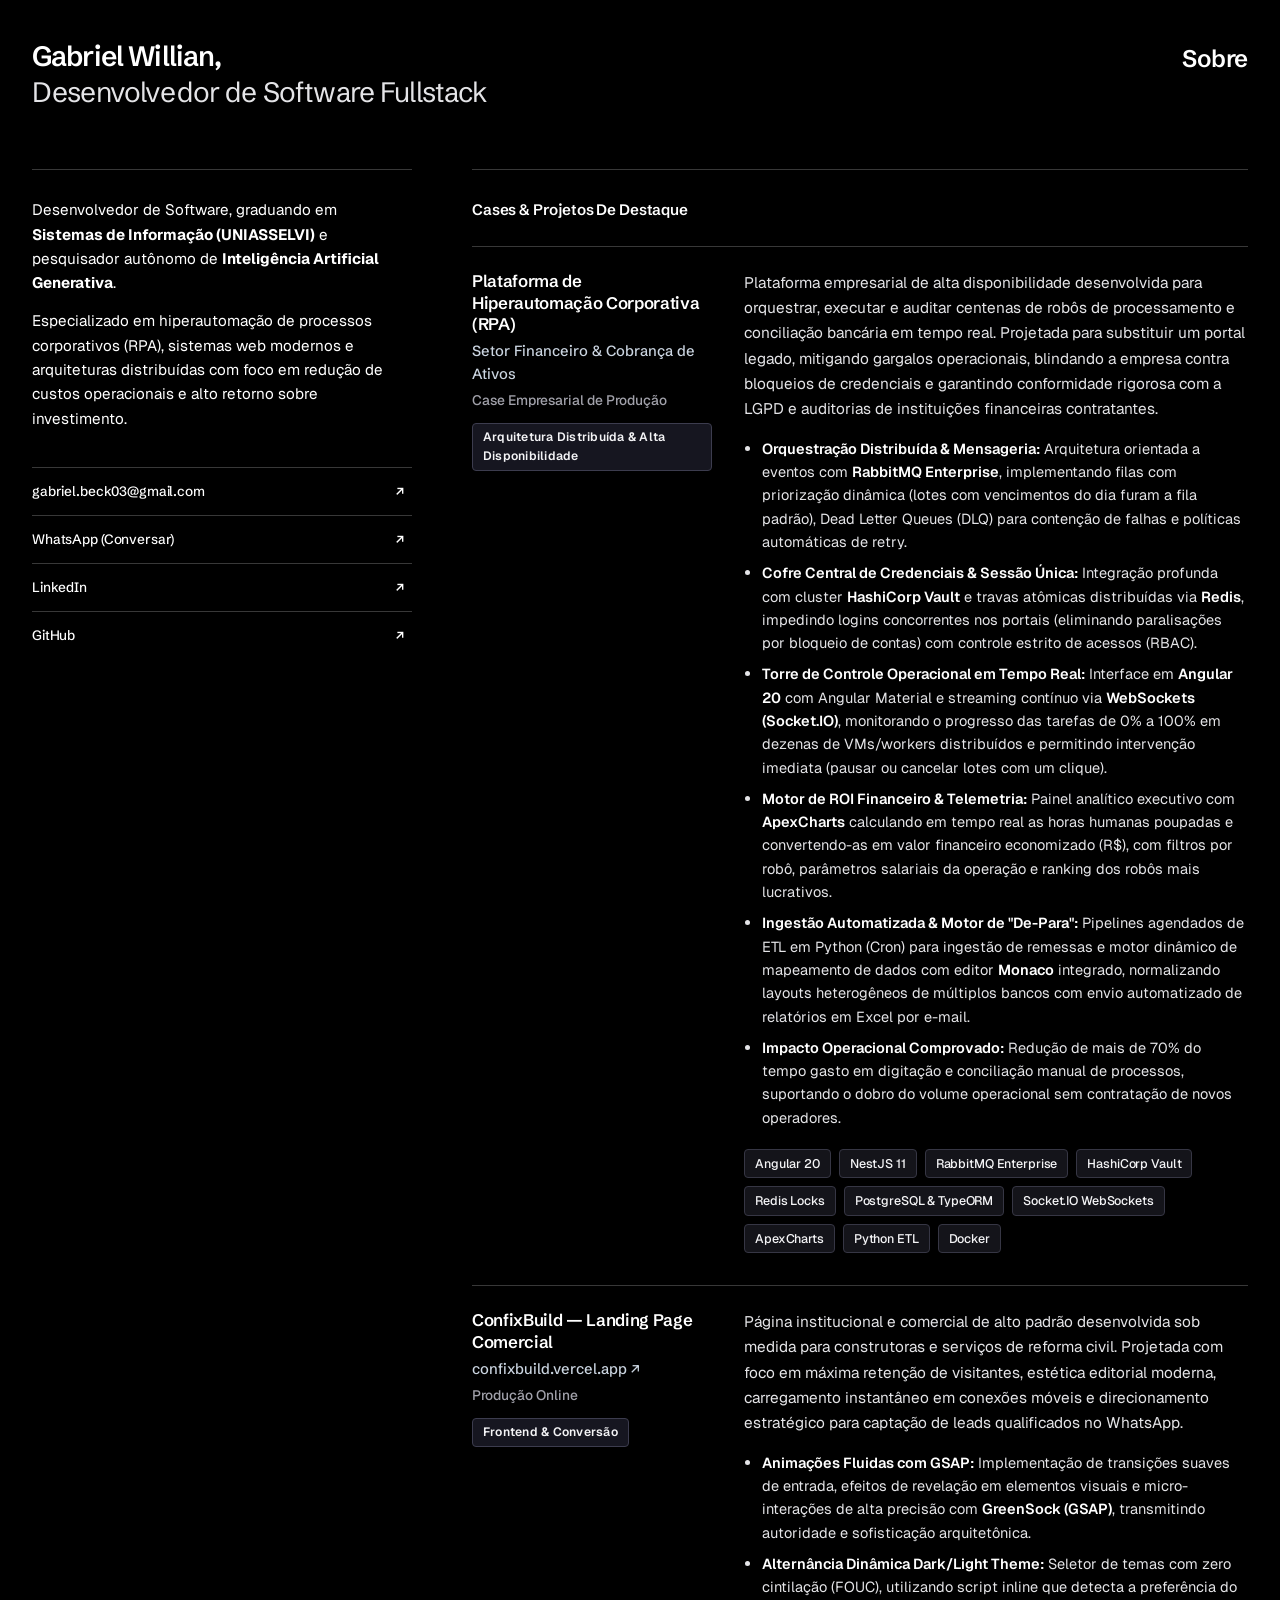
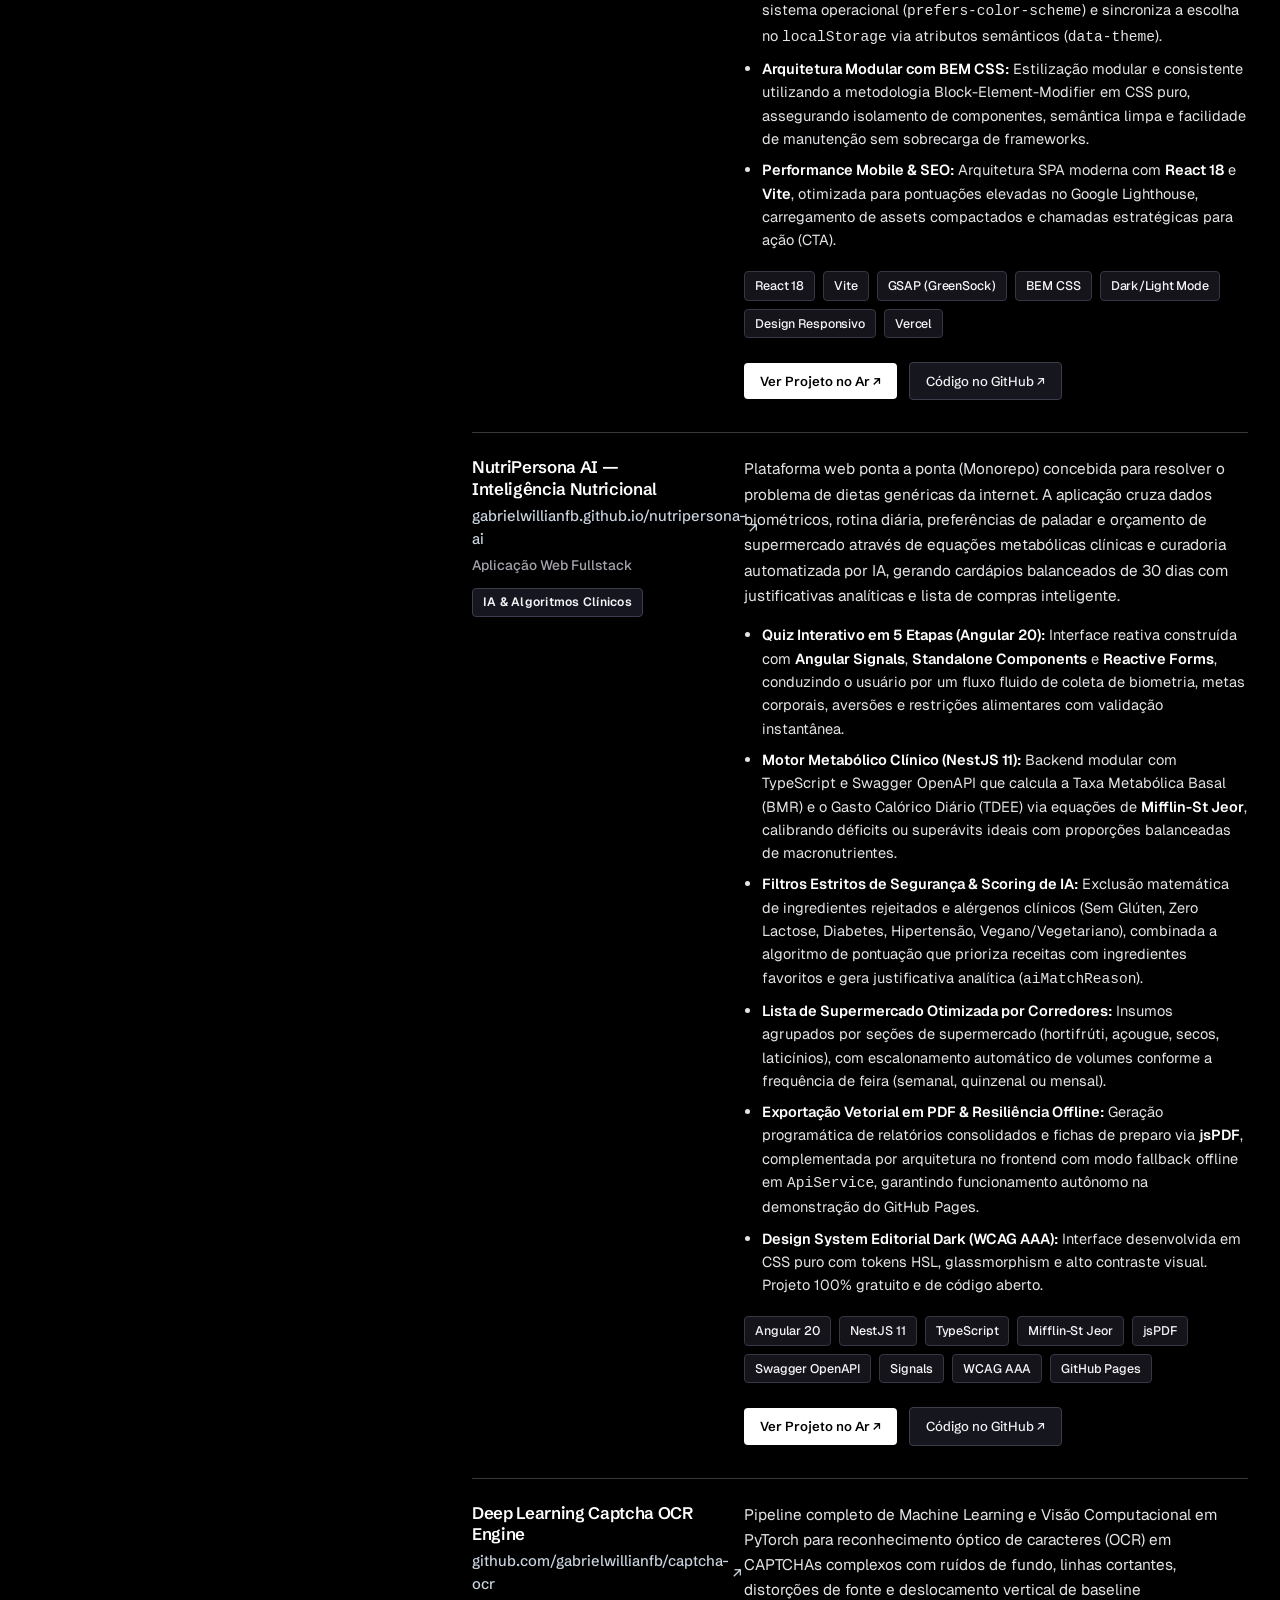
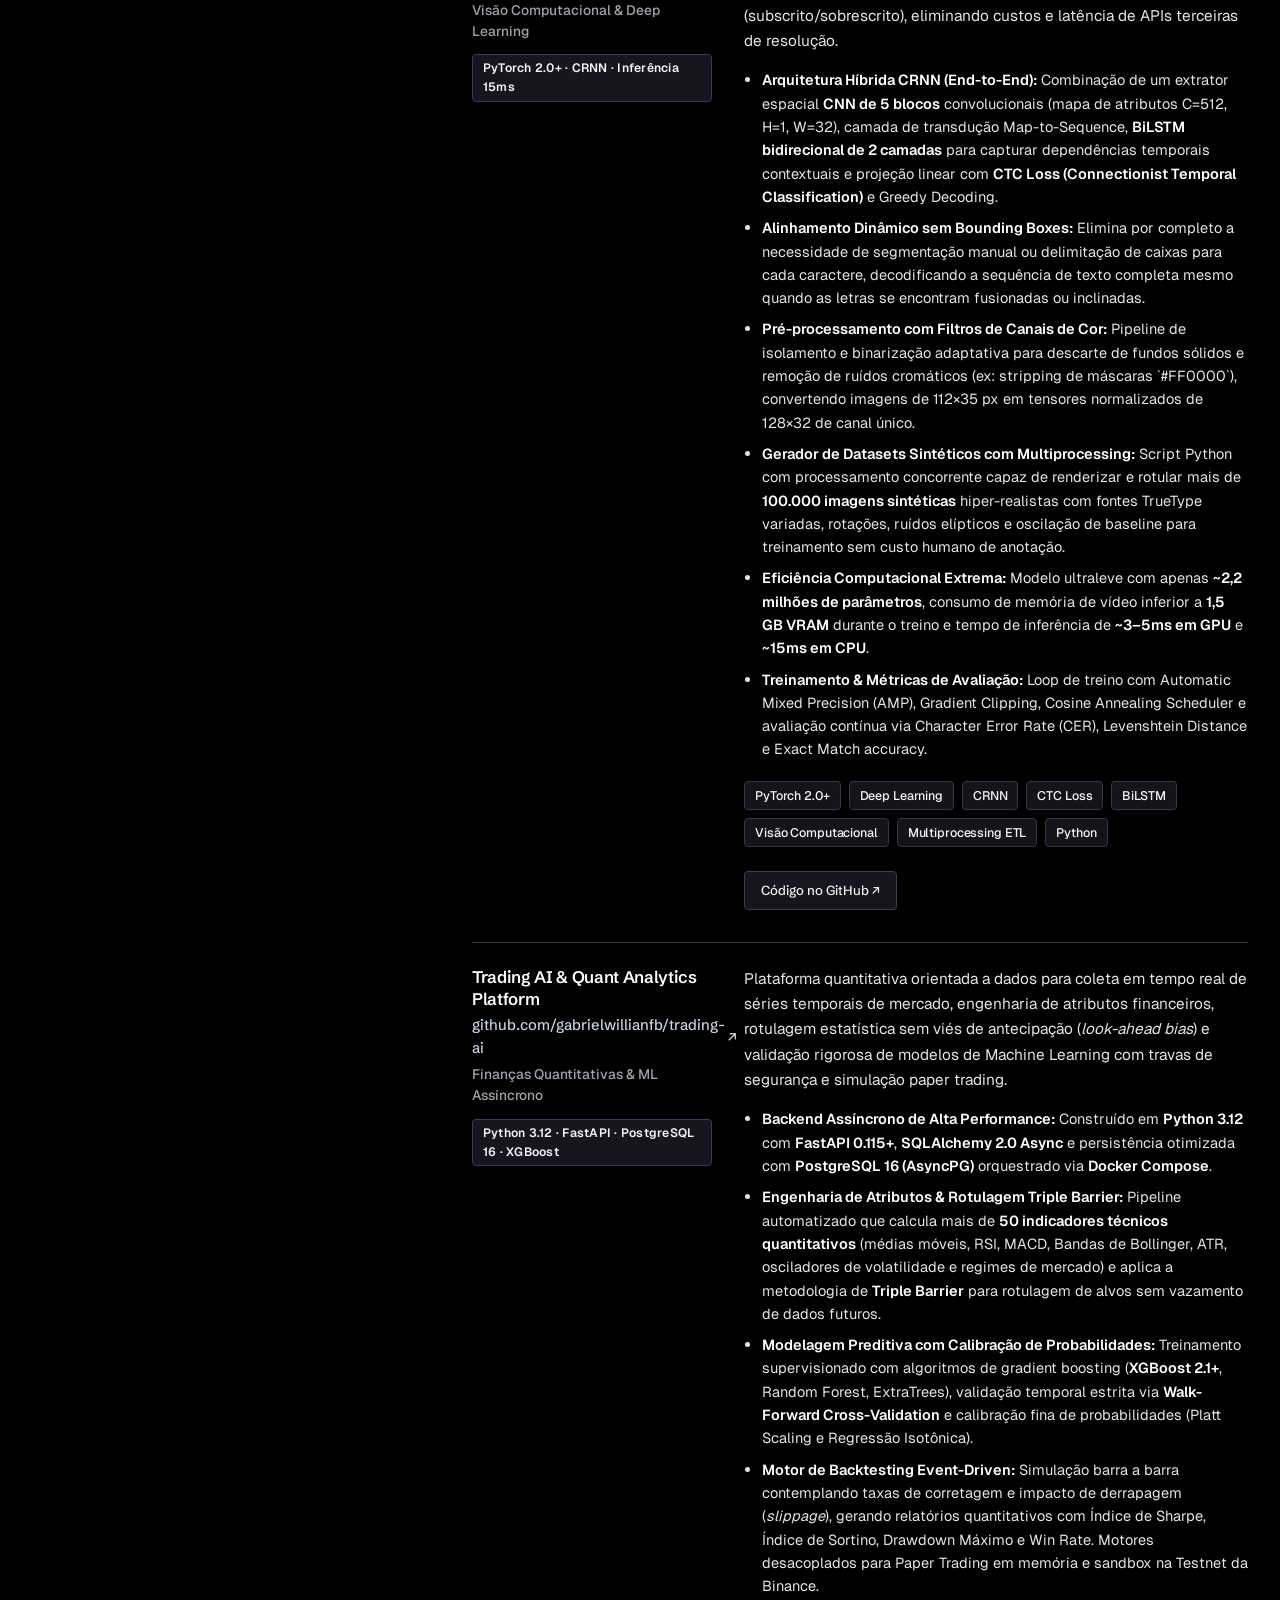
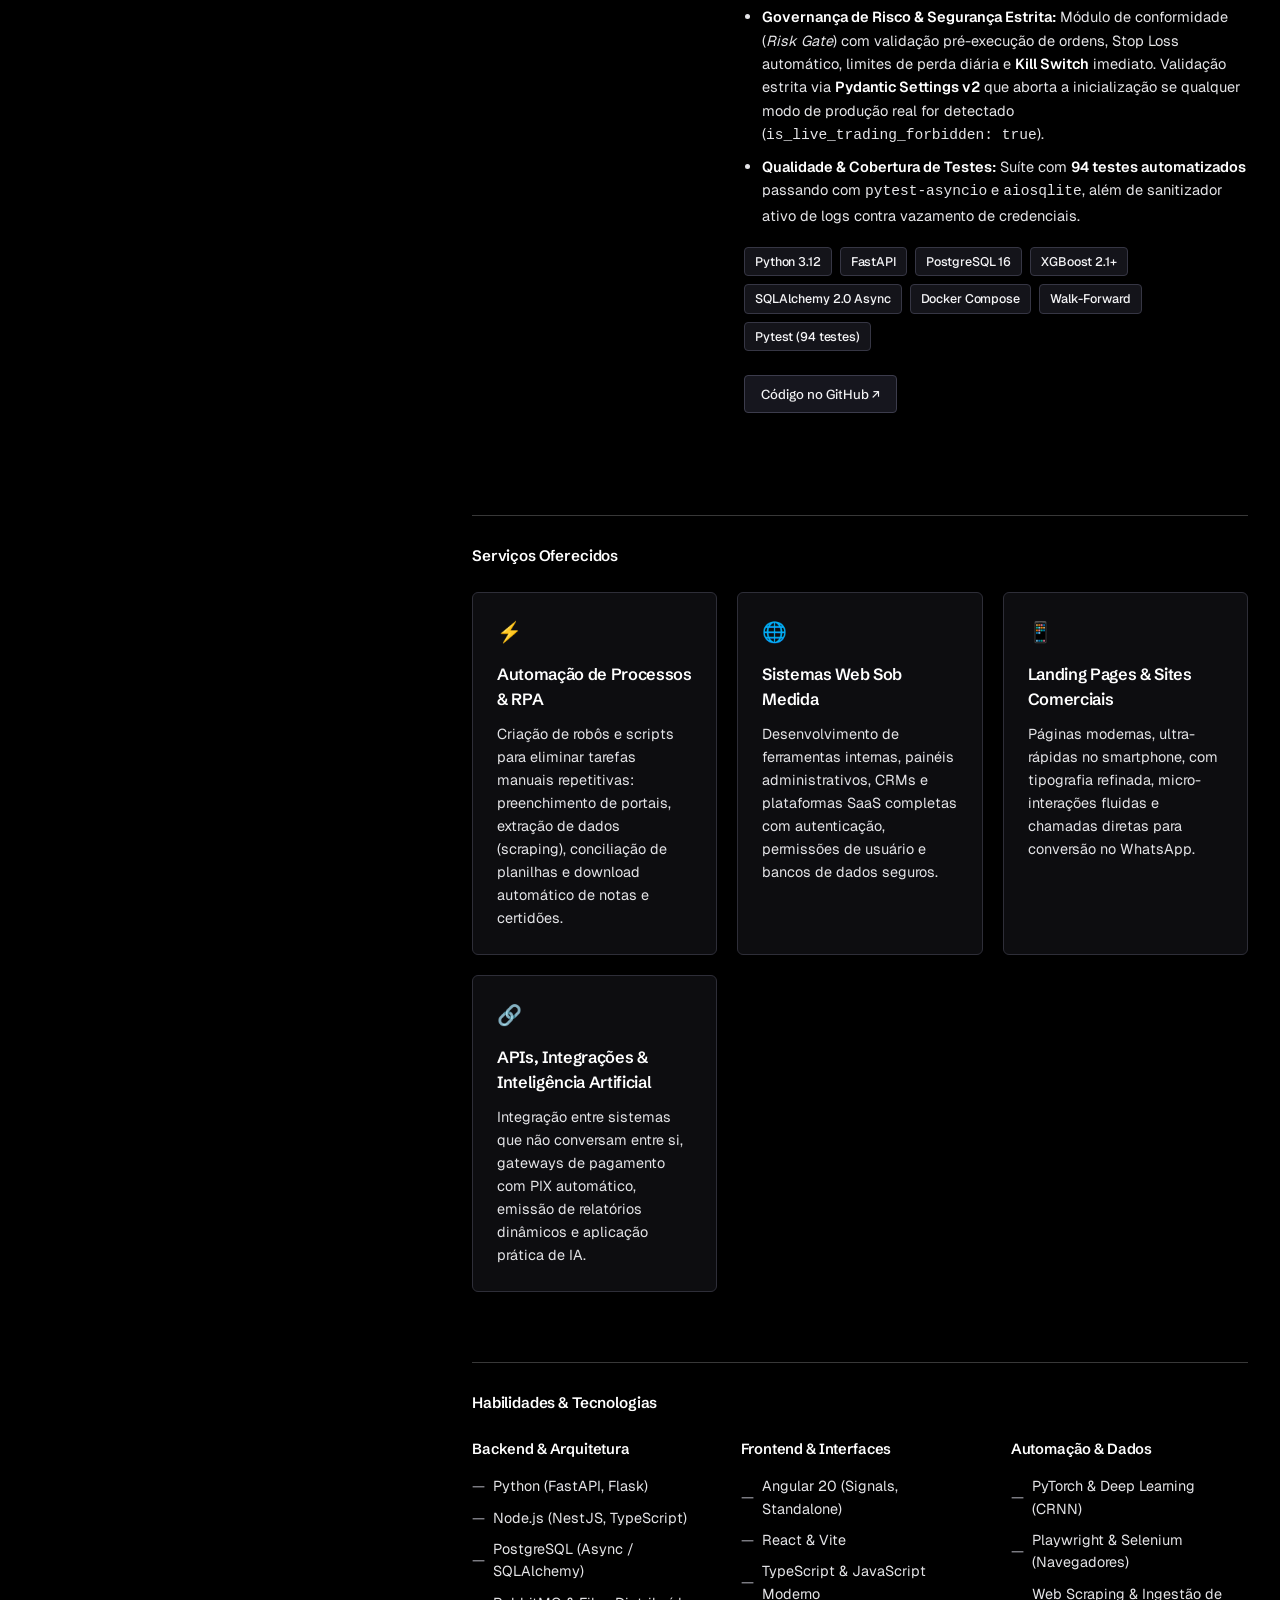
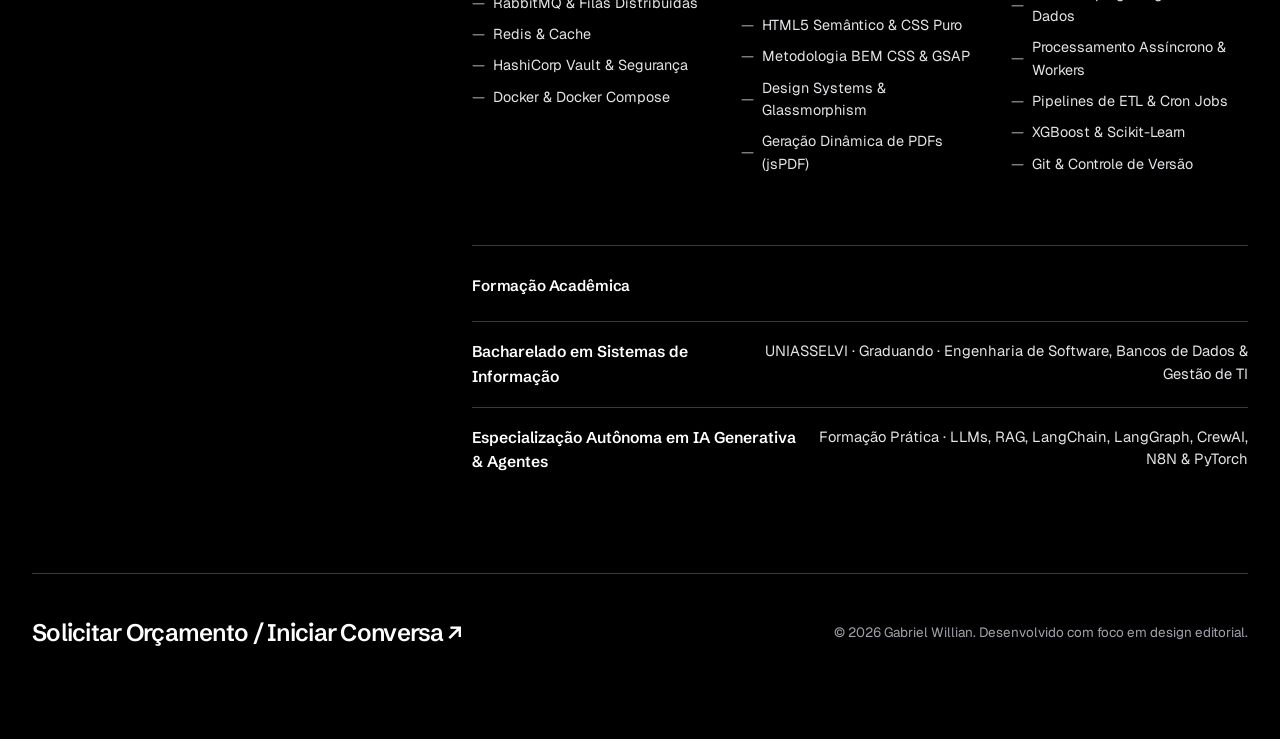
==== commit d4945a5a: "Ajustado formatação do código" ====
--- a/index.html
+++ b/index.html
@@ -33,7 +33,8 @@
       <aside class="sidebar">
         <div class="bio-card">
           <div class="bio-text">
-            <p>Desenvolvedor de Software, graduando em <strong>Sistemas de Informação (UNIASSELVI)</strong> e pesquisador autônomo de <strong>Inteligência Artificial Generativa</strong>.</p>
+            <p>Desenvolvedor de Software, graduando em <strong>Sistemas de Informação (UNIASSELVI)</strong> e
+              pesquisador autônomo de <strong>Inteligência Artificial Generativa</strong>.</p>
             <p>Especializado em hiperautomação de processos corporativos (RPA), sistemas web modernos e arquiteturas
               distribuídas com foco em redução de custos operacionais e alto retorno sobre investimento.</p>
           </div>
@@ -83,15 +84,36 @@
                   Plataforma empresarial de alta disponibilidade desenvolvida para orquestrar, executar e auditar
                   centenas de robôs de processamento e conciliação bancária em tempo real. Projetada para substituir um
                   portal legado, mitigando gargalos operacionais, blindando a empresa contra bloqueios de credenciais
-                  bancárias e garantindo conformidade rigorosa com a LGPD e auditorias de instituições financeiras contratantes.
+                  e garantindo conformidade rigorosa com a LGPD e auditorias de instituições financeiras contratantes.
                 </p>
                 <ul class="entry-bullets">
-                  <li><strong>Orquestração Distribuída & Mensageria:</strong> Arquitetura orientada a eventos com <strong>RabbitMQ Enterprise</strong>, implementando filas com priorização dinâmica (lotes com vencimentos do dia furam a fila padrão), Dead Letter Queues (DLQ) para contenção de falhas e políticas automáticas de retry.</li>
-                  <li><strong>Cofre Central de Credenciais & Sessão Única:</strong> Integração profunda com cluster <strong>HashiCorp Vault</strong> e travas atômicas distribuídas via <strong>Redis</strong>, impedindo logins concorrentes nos portais (eliminando paralisações por bloqueio de contas) com controle estrito de acessos (RBAC).</li>
-                  <li><strong>Torre de Controle Operacional em Tempo Real:</strong> Interface em <strong>Angular 20</strong> com Angular Material e streaming contínuo via <strong>WebSockets (Socket.IO)</strong>, monitorando o progresso das tarefas de 0% a 100% em dezenas de VMs/workers distribuídos e permitindo intervenção imediata (pausar ou cancelar lotes com um clique).</li>
-                  <li><strong>Motor de ROI Financeiro & Telemetria:</strong> Painel analítico executivo com <strong>ApexCharts</strong> calculando em tempo real as horas humanas poupadas e convertendo-as em valor financeiro economizado (R$), com filtros por robô, parâmetros salariais da operação e ranking dos robôs mais lucrativos.</li>
-                  <li><strong>Ingestão Automatizada & Motor de "De-Para":</strong> Pipelines agendados de ETL em Python (Cron) para ingestão de remessas e motor dinâmico de mapeamento de dados com editor <strong>Monaco</strong> integrado, normalizando layouts heterogêneos de múltiplos bancos com envio automatizado de relatórios em Excel por e-mail.</li>
-                  <li><strong>Impacto Operacional Comprovado:</strong> Redução de mais de 70% do tempo gasto em digitação e conciliação manual de processos, suportando o dobro do volume operacional sem contratação de novos operadores.</li>
+                  <li><strong>Orquestração Distribuída & Mensageria:</strong> Arquitetura orientada a eventos com
+                    <strong>RabbitMQ Enterprise</strong>, implementando filas com priorização dinâmica (lotes com
+                    vencimentos do dia furam a fila padrão), Dead Letter Queues (DLQ) para contenção de falhas e
+                    políticas automáticas de retry.
+                  </li>
+                  <li><strong>Cofre Central de Credenciais & Sessão Única:</strong> Integração profunda com cluster
+                    <strong>HashiCorp Vault</strong> e travas atômicas distribuídas via <strong>Redis</strong>,
+                    impedindo logins concorrentes nos portais (eliminando paralisações por bloqueio de contas) com
+                    controle estrito de acessos (RBAC).
+                  </li>
+                  <li><strong>Torre de Controle Operacional em Tempo Real:</strong> Interface em <strong>Angular
+                      20</strong> com Angular Material e streaming contínuo via <strong>WebSockets (Socket.IO)</strong>,
+                    monitorando o progresso das tarefas de 0% a 100% em dezenas de VMs/workers distribuídos e permitindo
+                    intervenção imediata (pausar ou cancelar lotes com um clique).</li>
+                  <li><strong>Motor de ROI Financeiro & Telemetria:</strong> Painel analítico executivo com
+                    <strong>ApexCharts</strong> calculando em tempo real as horas humanas poupadas e convertendo-as em
+                    valor financeiro economizado (R$), com filtros por robô, parâmetros salariais da operação e ranking
+                    dos robôs mais lucrativos.
+                  </li>
+                  <li><strong>Ingestão Automatizada & Motor de "De-Para":</strong> Pipelines agendados de ETL em Python
+                    (Cron) para ingestão de remessas e motor dinâmico de mapeamento de dados com editor
+                    <strong>Monaco</strong> integrado, normalizando layouts heterogêneos de múltiplos bancos com envio
+                    automatizado de relatórios em Excel por e-mail.
+                  </li>
+                  <li><strong>Impacto Operacional Comprovado:</strong> Redução de mais de 70% do tempo gasto em
+                    digitação e conciliação manual de processos, suportando o dobro do volume operacional sem
+                    contratação de novos operadores.</li>
                 </ul>
                 <div class="entry-tags">
                   <span class="tech-tag">Angular 20</span>
@@ -124,13 +146,24 @@
                 <p class="entry-description">
                   Página institucional e comercial de alto padrão desenvolvida sob medida para construtoras e serviços
                   de reforma civil. Projetada com foco em máxima retenção de visitantes, estética editorial moderna,
-                  carregamento instantâneo em conexões móveis e direcionamento estratégico para captação de leads qualificados no WhatsApp.
+                  carregamento instantâneo em conexões móveis e direcionamento estratégico para captação de leads
+                  qualificados no WhatsApp.
                 </p>
                 <ul class="entry-bullets">
-                  <li><strong>Animações Fluidas com GSAP:</strong> Implementação de transições suaves de entrada, efeitos de revelação em elementos visuais e micro-interações de alta precisão com <strong>GreenSock (GSAP)</strong>, transmitindo autoridade e sofisticação arquitetônica.</li>
-                  <li><strong>Alternância Dinâmica Dark/Light Theme:</strong> Seletor de temas com zero cintilação (FOUC), utilizando script inline que detecta a preferência do sistema operacional (<code>prefers-color-scheme</code>) e sincroniza a escolha no <code>localStorage</code> via atributos semânticos (<code>data-theme</code>).</li>
-                  <li><strong>Arquitetura Modular com BEM CSS:</strong> Estilização modular e consistente utilizando a metodologia Block-Element-Modifier em CSS puro, assegurando isolamento de componentes, semântica limpa e facilidade de manutenção sem sobrecarga de frameworks.</li>
-                  <li><strong>Performance Mobile & SEO:</strong> Arquitetura SPA moderna com <strong>React 18</strong> e <strong>Vite</strong>, otimizada para pontuações elevadas no Google Lighthouse, carregamento de assets compactados e chamadas estratégicas para ação (CTA).</li>
+                  <li><strong>Animações Fluidas com GSAP:</strong> Implementação de transições suaves de entrada,
+                    efeitos de revelação em elementos visuais e micro-interações de alta precisão com <strong>GreenSock
+                      (GSAP)</strong>, transmitindo autoridade e sofisticação arquitetônica.</li>
+                  <li><strong>Alternância Dinâmica Dark/Light Theme:</strong> Seletor de temas com zero cintilação
+                    (FOUC), utilizando script inline que detecta a preferência do sistema operacional
+                    (<code>prefers-color-scheme</code>) e sincroniza a escolha no <code>localStorage</code> via
+                    atributos semânticos (<code>data-theme</code>).</li>
+                  <li><strong>Arquitetura Modular com BEM CSS:</strong> Estilização modular e consistente utilizando a
+                    metodologia Block-Element-Modifier em CSS puro, assegurando isolamento de componentes, semântica
+                    limpa e facilidade de manutenção sem sobrecarga de frameworks.</li>
+                  <li><strong>Performance Mobile & SEO:</strong> Arquitetura SPA moderna com <strong>React 18</strong> e
+                    <strong>Vite</strong>, otimizada para pontuações elevadas no Google Lighthouse, carregamento de
+                    assets compactados e chamadas estratégicas para ação (CTA).
+                  </li>
                 </ul>
                 <div class="entry-tags">
                   <span class="tech-tag">React 18</span>
@@ -146,8 +179,8 @@
                     class="project-demo-btn">
                     Ver Projeto no Ar ↗
                   </a>
-                  <a href="https://github.com/gabrielwillianfb/ConfixBuild-Company" target="_blank" rel="noopener noreferrer"
-                    class="project-github-btn">
+                  <a href="https://github.com/gabrielwillianfb/ConfixBuild-Company" target="_blank"
+                    rel="noopener noreferrer" class="project-github-btn">
                     Código no GitHub ↗
                   </a>
                 </div>
@@ -168,18 +201,38 @@
               </div>
               <div class="entry-details">
                 <p class="entry-description">
-                  Plataforma web ponta a ponta (Monorepo) concebida para resolver o problema de dietas genéricas da internet.
-                  A aplicação cruza dados biométricos, rotina diária, preferências de paladar e orçamento de supermercado
-                  através de equações metabólicas clínicas e curadoria automatizada por IA, gerando cardápios balanceados de 30 dias
+                  Plataforma web ponta a ponta (Monorepo) concebida para resolver o problema de dietas genéricas da
+                  internet.
+                  A aplicação cruza dados biométricos, rotina diária, preferências de paladar e orçamento de
+                  supermercado
+                  através de equações metabólicas clínicas e curadoria automatizada por IA, gerando cardápios
+                  balanceados de 30 dias
                   com justificativas analíticas e lista de compras inteligente.
                 </p>
                 <ul class="entry-bullets">
-                  <li><strong>Quiz Interativo em 5 Etapas (Angular 20):</strong> Interface reativa construída com <strong>Angular Signals</strong>, <strong>Standalone Components</strong> e <strong>Reactive Forms</strong>, conduzindo o usuário por um fluxo fluido de coleta de biometria, metas corporais, aversões e restrições alimentares com validação instantânea.</li>
-                  <li><strong>Motor Metabólico Clínico (NestJS 11):</strong> Backend modular com TypeScript e Swagger OpenAPI que calcula a Taxa Metabólica Basal (BMR) e o Gasto Calórico Diário (TDEE) via equações de <strong>Mifflin-St Jeor</strong>, calibrando déficits ou superávits ideais com proporções balanceadas de macronutrientes.</li>
-                  <li><strong>Filtros Estritos de Segurança & Scoring de IA:</strong> Exclusão matemática de ingredientes rejeitados e alérgenos clínicos (Sem Glúten, Zero Lactose, Diabetes, Hipertensão, Vegano/Vegetariano), combinada a algoritmo de pontuação que prioriza receitas com ingredientes favoritos e gera justificativa analítica (<code>aiMatchReason</code>).</li>
-                  <li><strong>Lista de Supermercado Otimizada por Corredores:</strong> Insumos agrupados por seções de supermercado (hortifrúti, açougue, secos, laticínios), com escalonamento automático de volumes conforme a frequência de feira (semanal, quinzenal ou mensal).</li>
-                  <li><strong>Exportação Vetorial em PDF & Resiliência Offline:</strong> Geração programática de relatórios consolidados e fichas de preparo via <strong>jsPDF</strong>, complementada por arquitetura no frontend com modo fallback offline em <code>ApiService</code>, garantindo funcionamento autônomo na demonstração do GitHub Pages.</li>
-                  <li><strong>Design System Editorial Dark (WCAG AAA):</strong> Interface desenvolvida em CSS puro com tokens HSL, glassmorphism e alto contraste visual. Projeto 100% gratuito e de código aberto.</li>
+                  <li><strong>Quiz Interativo em 5 Etapas (Angular 20):</strong> Interface reativa construída com
+                    <strong>Angular Signals</strong>, <strong>Standalone Components</strong> e <strong>Reactive
+                      Forms</strong>, conduzindo o usuário por um fluxo fluido de coleta de biometria, metas corporais,
+                    aversões e restrições alimentares com validação instantânea.
+                  </li>
+                  <li><strong>Motor Metabólico Clínico (NestJS 11):</strong> Backend modular com TypeScript e Swagger
+                    OpenAPI que calcula a Taxa Metabólica Basal (BMR) e o Gasto Calórico Diário (TDEE) via equações de
+                    <strong>Mifflin-St Jeor</strong>, calibrando déficits ou superávits ideais com proporções
+                    balanceadas de macronutrientes.
+                  </li>
+                  <li><strong>Filtros Estritos de Segurança & Scoring de IA:</strong> Exclusão matemática de
+                    ingredientes rejeitados e alérgenos clínicos (Sem Glúten, Zero Lactose, Diabetes, Hipertensão,
+                    Vegano/Vegetariano), combinada a algoritmo de pontuação que prioriza receitas com ingredientes
+                    favoritos e gera justificativa analítica (<code>aiMatchReason</code>).</li>
+                  <li><strong>Lista de Supermercado Otimizada por Corredores:</strong> Insumos agrupados por seções de
+                    supermercado (hortifrúti, açougue, secos, laticínios), com escalonamento automático de volumes
+                    conforme a frequência de feira (semanal, quinzenal ou mensal).</li>
+                  <li><strong>Exportação Vetorial em PDF & Resiliência Offline:</strong> Geração programática de
+                    relatórios consolidados e fichas de preparo via <strong>jsPDF</strong>, complementada por
+                    arquitetura no frontend com modo fallback offline em <code>ApiService</code>, garantindo
+                    funcionamento autônomo na demonstração do GitHub Pages.</li>
+                  <li><strong>Design System Editorial Dark (WCAG AAA):</strong> Interface desenvolvida em CSS puro com
+                    tokens HSL, glassmorphism e alto contraste visual. Projeto 100% gratuito e de código aberto.</li>
                 </ul>
                 <div class="entry-tags">
                   <span class="tech-tag">Angular 20</span>
@@ -193,12 +246,12 @@
                   <span class="tech-tag">GitHub Pages</span>
                 </div>
                 <div class="project-actions">
-                  <a href="https://gabrielwillianfb.github.io/nutripersona-ai/" target="_blank" rel="noopener noreferrer"
-                    class="project-demo-btn">
+                  <a href="https://gabrielwillianfb.github.io/nutripersona-ai/" target="_blank"
+                    rel="noopener noreferrer" class="project-demo-btn">
                     Ver Projeto no Ar ↗
                   </a>
-                  <a href="https://github.com/gabrielwillianfb/nutripersona-ai" target="_blank" rel="noopener noreferrer"
-                    class="project-github-btn">
+                  <a href="https://github.com/gabrielwillianfb/nutripersona-ai" target="_blank"
+                    rel="noopener noreferrer" class="project-github-btn">
                     Código no GitHub ↗
                   </a>
                 </div>
@@ -221,15 +274,35 @@
                 <p class="entry-description">
                   Pipeline completo de Machine Learning e Visão Computacional em PyTorch para reconhecimento óptico
                   de caracteres (OCR) em CAPTCHAs complexos com ruídos de fundo, linhas cortantes, distorções de fonte e
-                  deslocamento vertical de baseline (subscrito/sobrescrito), eliminando custos e latência de APIs terceiras de resolução.
+                  deslocamento vertical de baseline (subscrito/sobrescrito), eliminando custos e latência de APIs
+                  terceiras de resolução.
                 </p>
                 <ul class="entry-bullets">
-                  <li><strong>Arquitetura Híbrida CRNN (End-to-End):</strong> Combinação de um extrator espacial <strong>CNN de 5 blocos</strong> convolucionais (mapa de atributos C=512, H=1, W=32), camada de transdução Map-to-Sequence, <strong>BiLSTM bidirecional de 2 camadas</strong> para capturar dependências temporais contextuais e projeção linear com <strong>CTC Loss (Connectionist Temporal Classification)</strong> e Greedy Decoding.</li>
-                  <li><strong>Alinhamento Dinâmico sem Bounding Boxes:</strong> Elimina por completo a necessidade de segmentação manual ou delimitação de caixas para cada caractere, decodificando a sequência de texto completa mesmo quando as letras se encontram fusionadas ou inclinadas.</li>
-                  <li><strong>Pré-processamento com Filtros de Canais de Cor:</strong> Pipeline de isolamento e binarização adaptativa para descarte de fundos sólidos e remoção de ruídos cromáticos (ex: stripping de máscaras `#FF0000`), convertendo imagens de 112×35 px em tensores normalizados de 128×32 de canal único.</li>
-                  <li><strong>Gerador de Datasets Sintéticos com Multiprocessing:</strong> Script Python com processamento concorrente capaz de renderizar e rotular mais de <strong>100.000 imagens sintéticas</strong> hiper-realistas com fontes TrueType variadas, rotações, ruídos elípticos e oscilação de baseline para treinamento sem custo humano de anotação.</li>
-                  <li><strong>Eficiência Computacional Extrema:</strong> Modelo ultraleve com apenas <strong>~2,2 milhões de parâmetros</strong>, consumo de memória de vídeo inferior a <strong>1,5 GB VRAM</strong> durante o treino e tempo de inferência de <strong>~3–5ms em GPU</strong> e <strong>~15ms em CPU</strong>.</li>
-                  <li><strong>Treinamento & Métricas de Avaliação:</strong> Loop de treino com Automatic Mixed Precision (AMP), Gradient Clipping, Cosine Annealing Scheduler e avaliação contínua via Character Error Rate (CER), Levenshtein Distance e Exact Match accuracy.</li>
+                  <li><strong>Arquitetura Híbrida CRNN (End-to-End):</strong> Combinação de um extrator espacial
+                    <strong>CNN de 5 blocos</strong> convolucionais (mapa de atributos C=512, H=1, W=32), camada de
+                    transdução Map-to-Sequence, <strong>BiLSTM bidirecional de 2 camadas</strong> para capturar
+                    dependências temporais contextuais e projeção linear com <strong>CTC Loss (Connectionist Temporal
+                      Classification)</strong> e Greedy Decoding.
+                  </li>
+                  <li><strong>Alinhamento Dinâmico sem Bounding Boxes:</strong> Elimina por completo a necessidade de
+                    segmentação manual ou delimitação de caixas para cada caractere, decodificando a sequência de texto
+                    completa mesmo quando as letras se encontram fusionadas ou inclinadas.</li>
+                  <li><strong>Pré-processamento com Filtros de Canais de Cor:</strong> Pipeline de isolamento e
+                    binarização adaptativa para descarte de fundos sólidos e remoção de ruídos cromáticos (ex: stripping
+                    de máscaras `#FF0000`), convertendo imagens de 112×35 px em tensores normalizados de 128×32 de canal
+                    único.</li>
+                  <li><strong>Gerador de Datasets Sintéticos com Multiprocessing:</strong> Script Python com
+                    processamento concorrente capaz de renderizar e rotular mais de <strong>100.000 imagens
+                      sintéticas</strong> hiper-realistas com fontes TrueType variadas, rotações, ruídos elípticos e
+                    oscilação de baseline para treinamento sem custo humano de anotação.</li>
+                  <li><strong>Eficiência Computacional Extrema:</strong> Modelo ultraleve com apenas <strong>~2,2
+                      milhões de parâmetros</strong>, consumo de memória de vídeo inferior a <strong>1,5 GB
+                      VRAM</strong> durante o treino e tempo de inferência de <strong>~3–5ms em GPU</strong> e
+                    <strong>~15ms em CPU</strong>.
+                  </li>
+                  <li><strong>Treinamento & Métricas de Avaliação:</strong> Loop de treino com Automatic Mixed Precision
+                    (AMP), Gradient Clipping, Cosine Annealing Scheduler e avaliação contínua via Character Error Rate
+                    (CER), Levenshtein Distance e Exact Match accuracy.</li>
                 </ul>
                 <div class="entry-tags">
                   <span class="tech-tag">PyTorch 2.0+</span>
@@ -265,16 +338,36 @@
               <div class="entry-details">
                 <p class="entry-description">
                   Plataforma quantitativa orientada a dados para coleta em tempo real de séries temporais de mercado,
-                  engenharia de atributos financeiros, rotulagem estatística sem viés de antecipação (<em>look-ahead bias</em>) e
+                  engenharia de atributos financeiros, rotulagem estatística sem viés de antecipação (<em>look-ahead
+                    bias</em>) e
                   validação rigorosa de modelos de Machine Learning com travas de segurança e simulação paper trading.
                 </p>
                 <ul class="entry-bullets">
-                  <li><strong>Backend Assíncrono de Alta Performance:</strong> Construído em <strong>Python 3.12</strong> com <strong>FastAPI 0.115+</strong>, <strong>SQLAlchemy 2.0 Async</strong> e persistência otimizada com <strong>PostgreSQL 16 (AsyncPG)</strong> orquestrado via <strong>Docker Compose</strong>.</li>
-                  <li><strong>Engenharia de Atributos & Rotulagem Triple Barrier:</strong> Pipeline automatizado que calcula mais de <strong>50 indicadores técnicos quantitativos</strong> (médias móveis, RSI, MACD, Bandas de Bollinger, ATR, osciladores de volatilidade e regimes de mercado) e aplica a metodologia de <strong>Triple Barrier</strong> para rotulagem de alvos sem vazamento de dados futuros.</li>
-                  <li><strong>Modelagem Preditiva com Calibração de Probabilidades:</strong> Treinamento supervisionado com algoritmos de gradient boosting (<strong>XGBoost 2.1+</strong>, Random Forest, ExtraTrees), validação temporal estrita via <strong>Walk-Forward Cross-Validation</strong> e calibração fina de probabilidades (Platt Scaling e Regressão Isotônica).</li>
-                  <li><strong>Motor de Backtesting Event-Driven:</strong> Simulação barra a barra contemplando taxas de corretagem e impacto de derrapagem (<em>slippage</em>), gerando relatórios quantitativos com Índice de Sharpe, Índice de Sortino, Drawdown Máximo e Win Rate. Motores desacoplados para Paper Trading em memória e sandbox na Testnet da Binance.</li>
-                  <li><strong>Governança de Risco & Segurança Estrita:</strong> Módulo de conformidade (<em>Risk Gate</em>) com validação pré-execução de ordens, Stop Loss automático, limites de perda diária e <strong>Kill Switch</strong> imediato. Validação estrita via <strong>Pydantic Settings v2</strong> que aborta a inicialização se qualquer modo de produção real for detectado (<code>is_live_trading_forbidden: true</code>).</li>
-                  <li><strong>Qualidade & Cobertura de Testes:</strong> Suíte com <strong>94 testes automatizados</strong> passando com <code>pytest-asyncio</code> e <code>aiosqlite</code>, além de sanitizador ativo de logs contra vazamento de credenciais.</li>
+                  <li><strong>Backend Assíncrono de Alta Performance:</strong> Construído em <strong>Python
+                      3.12</strong> com <strong>FastAPI 0.115+</strong>, <strong>SQLAlchemy 2.0 Async</strong> e
+                    persistência otimizada com <strong>PostgreSQL 16 (AsyncPG)</strong> orquestrado via <strong>Docker
+                      Compose</strong>.</li>
+                  <li><strong>Engenharia de Atributos & Rotulagem Triple Barrier:</strong> Pipeline automatizado que
+                    calcula mais de <strong>50 indicadores técnicos quantitativos</strong> (médias móveis, RSI, MACD,
+                    Bandas de Bollinger, ATR, osciladores de volatilidade e regimes de mercado) e aplica a metodologia
+                    de <strong>Triple Barrier</strong> para rotulagem de alvos sem vazamento de dados futuros.</li>
+                  <li><strong>Modelagem Preditiva com Calibração de Probabilidades:</strong> Treinamento supervisionado
+                    com algoritmos de gradient boosting (<strong>XGBoost 2.1+</strong>, Random Forest, ExtraTrees),
+                    validação temporal estrita via <strong>Walk-Forward Cross-Validation</strong> e calibração fina de
+                    probabilidades (Platt Scaling e Regressão Isotônica).</li>
+                  <li><strong>Motor de Backtesting Event-Driven:</strong> Simulação barra a barra contemplando taxas de
+                    corretagem e impacto de derrapagem (<em>slippage</em>), gerando relatórios quantitativos com Índice
+                    de Sharpe, Índice de Sortino, Drawdown Máximo e Win Rate. Motores desacoplados para Paper Trading em
+                    memória e sandbox na Testnet da Binance.</li>
+                  <li><strong>Governança de Risco & Segurança Estrita:</strong> Módulo de conformidade (<em>Risk
+                      Gate</em>) com validação pré-execução de ordens, Stop Loss automático, limites de perda diária e
+                    <strong>Kill Switch</strong> imediato. Validação estrita via <strong>Pydantic Settings v2</strong>
+                    que aborta a inicialização se qualquer modo de produção real for detectado
+                    (<code>is_live_trading_forbidden: true</code>).
+                  </li>
+                  <li><strong>Qualidade & Cobertura de Testes:</strong> Suíte com <strong>94 testes
+                      automatizados</strong> passando com <code>pytest-asyncio</code> e <code>aiosqlite</code>, além de
+                    sanitizador ativo de logs contra vazamento de credenciais.</li>
                 </ul>
                 <div class="entry-tags">
                   <span class="tech-tag">Python 3.12</span>
@@ -393,12 +486,14 @@
 
           <div class="education-row">
             <div class="education-school">Bacharelado em Sistemas de Informação</div>
-            <div class="education-degree">UNIASSELVI · Graduando · Engenharia de Software, Bancos de Dados & Gestão de TI</div>
+            <div class="education-degree">UNIASSELVI · Graduando · Engenharia de Software, Bancos de Dados & Gestão de
+              TI</div>
           </div>
 
           <div class="education-row">
             <div class="education-school">Especialização Autônoma em IA Generativa & Agentes</div>
-            <div class="education-degree">Formação Prática · LLMs, RAG, LangChain, LangGraph, CrewAI, N8N & PyTorch</div>
+            <div class="education-degree">Formação Prática · LLMs, RAG, LangChain, LangGraph, CrewAI, N8N & PyTorch
+            </div>
           </div>
         </section>
 
--- a/styles.css
+++ b/styles.css
@@ -12,27 +12,33 @@
   --surface-hover: #16161c;
   --border-color: #383838;
   --border-subtle: #26262c;
-  
+
   /* Sistema de Cores e Tipografia de Alto Contraste (WCAG AAA) */
-  --text-primary: #FFFFFF;       /* 100% Branco — Títulos, destaques, negritos */
-  --text-secondary: #E4E4E7;     /* 90% Branco Zinc — Parágrafos, bullets, descrições */
-  --text-tertiary: #CBD5E1;      /* 80% Slate — Subtítulos, metadados, links secundários */
-  --text-muted: #A1A1AA;         /* 65% Zinc Claro — Datas, períodos (contraste > 7:1) */
-  
+  --text-primary: #FFFFFF;
+  /* 100% Branco — Títulos, destaques, negritos */
+  --text-secondary: #E4E4E7;
+  /* 90% Branco Zinc — Parágrafos, bullets, descrições */
+  --text-tertiary: #CBD5E1;
+  /* 80% Slate — Subtítulos, metadados, links secundários */
+  --text-muted: #A1A1AA;
+  /* 65% Zinc Claro — Datas, períodos (contraste > 7:1) */
+
   --accent-color: #FFFFFF;
   --tag-bg: #18181f;
   --tag-border: #3b3b48;
   --tag-text: #F4F4F6;
-  
+
   --font-heading: 'Schibsted Grotesk', -apple-system, BlinkMacSystemFont, 'Segoe UI', Roboto, sans-serif;
   --font-body: 'Geist', -apple-system, BlinkMacSystemFont, 'Segoe UI', Roboto, sans-serif;
-  
+
   --container-max-width: 1360px;
   --transition-fast: 0.18s cubic-bezier(0.16, 1, 0.3, 1);
 }
 
 /* Reset Universal */
-*, *::before, *::after {
+*,
+*::before,
+*::after {
   box-sizing: border-box;
   margin: 0;
   padding: 0;
@@ -62,7 +68,8 @@
   transition: color var(--transition-fast), border-color var(--transition-fast), opacity var(--transition-fast);
 }
 
-ul, ol {
+ul,
+ol {
   list-style: none;
 }
 
@@ -129,9 +136,12 @@
 }
 
 @media (max-width: 768px) {
-  .brand-name, .brand-title {
+
+  .brand-name,
+  .brand-title {
     font-size: 1.35rem;
   }
+
   .site-header {
     padding-bottom: 36px;
   }
@@ -212,7 +222,7 @@
   font-weight: 400;
 }
 
-.bio-text p + p {
+.bio-text p+p {
   margin-top: 14px;
 }
 
@@ -644,7 +654,7 @@
   color: var(--text-primary);
 }
 
-.about-prose p + p {
+.about-prose p+p {
   margin-top: 20px;
 }
 
@@ -682,4 +692,4 @@
   font-size: 0.88rem;
   color: var(--text-secondary);
   line-height: 1.5;
-}
+}
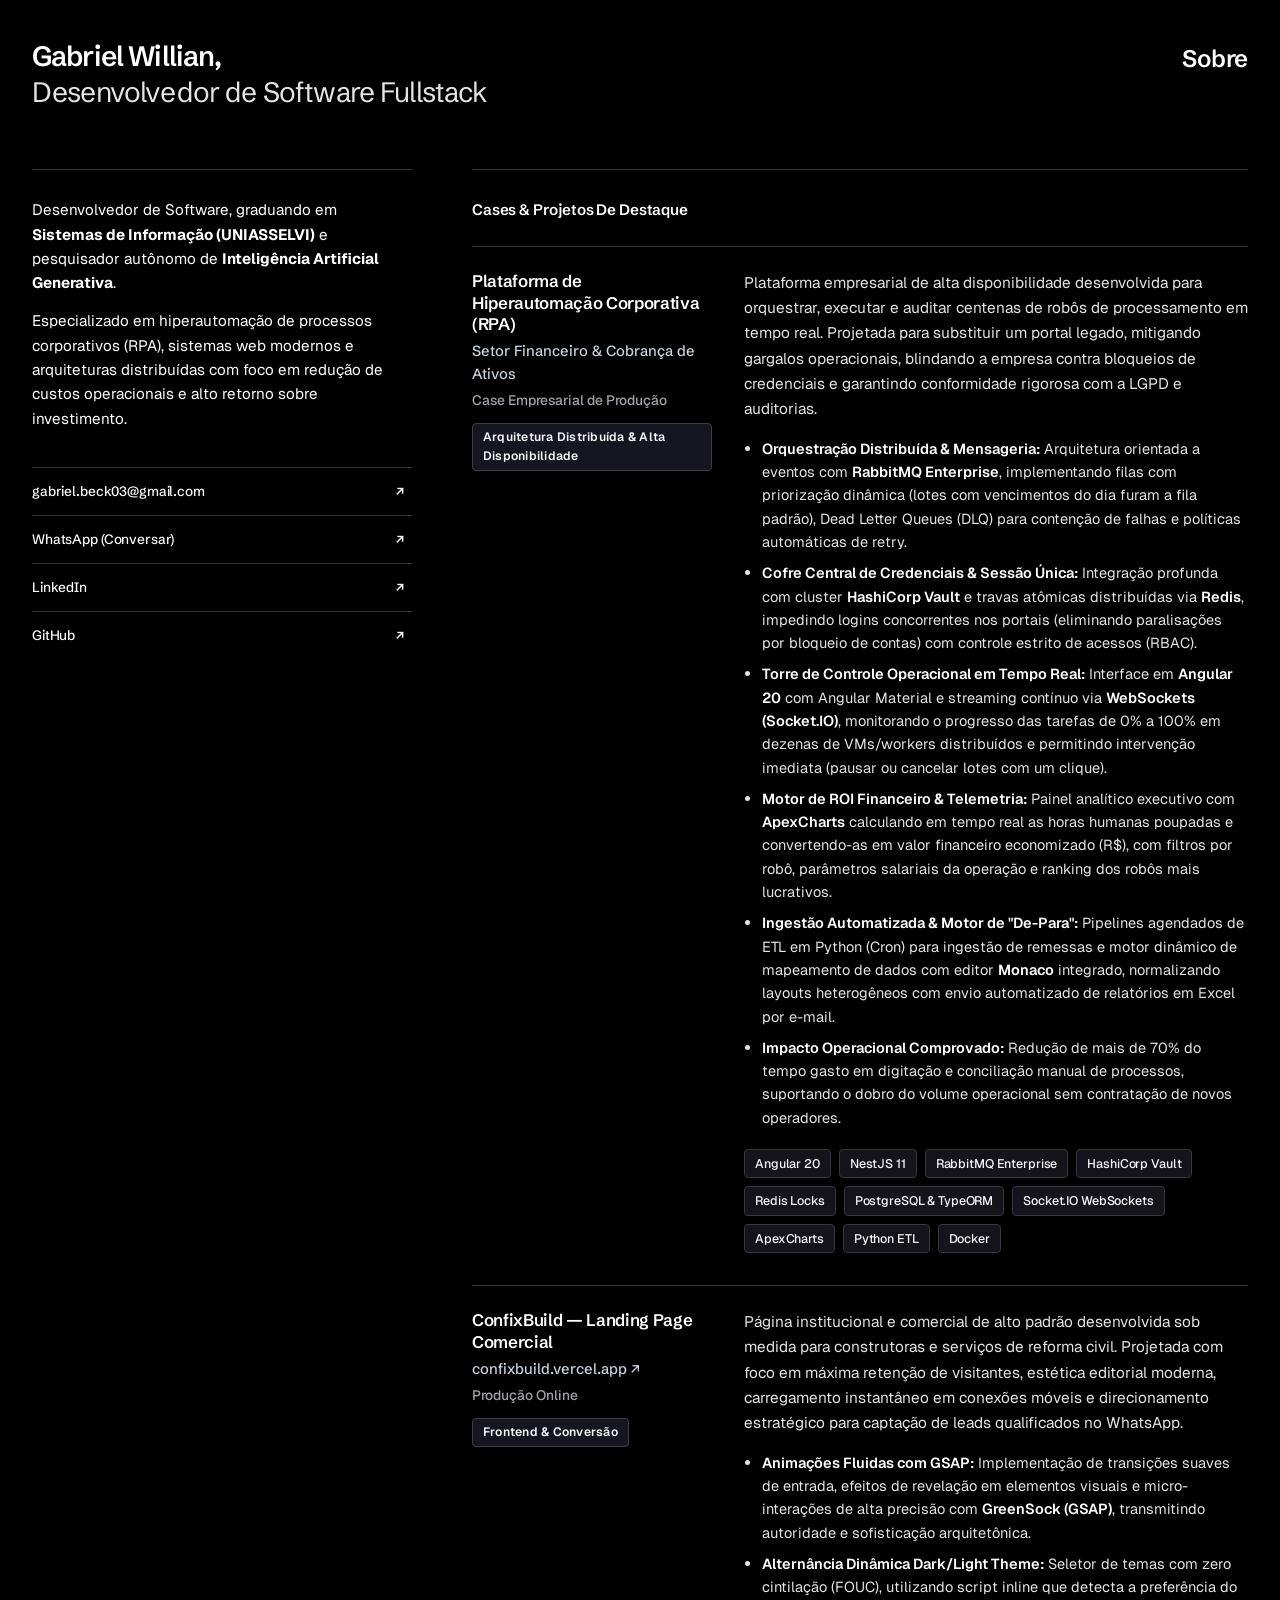
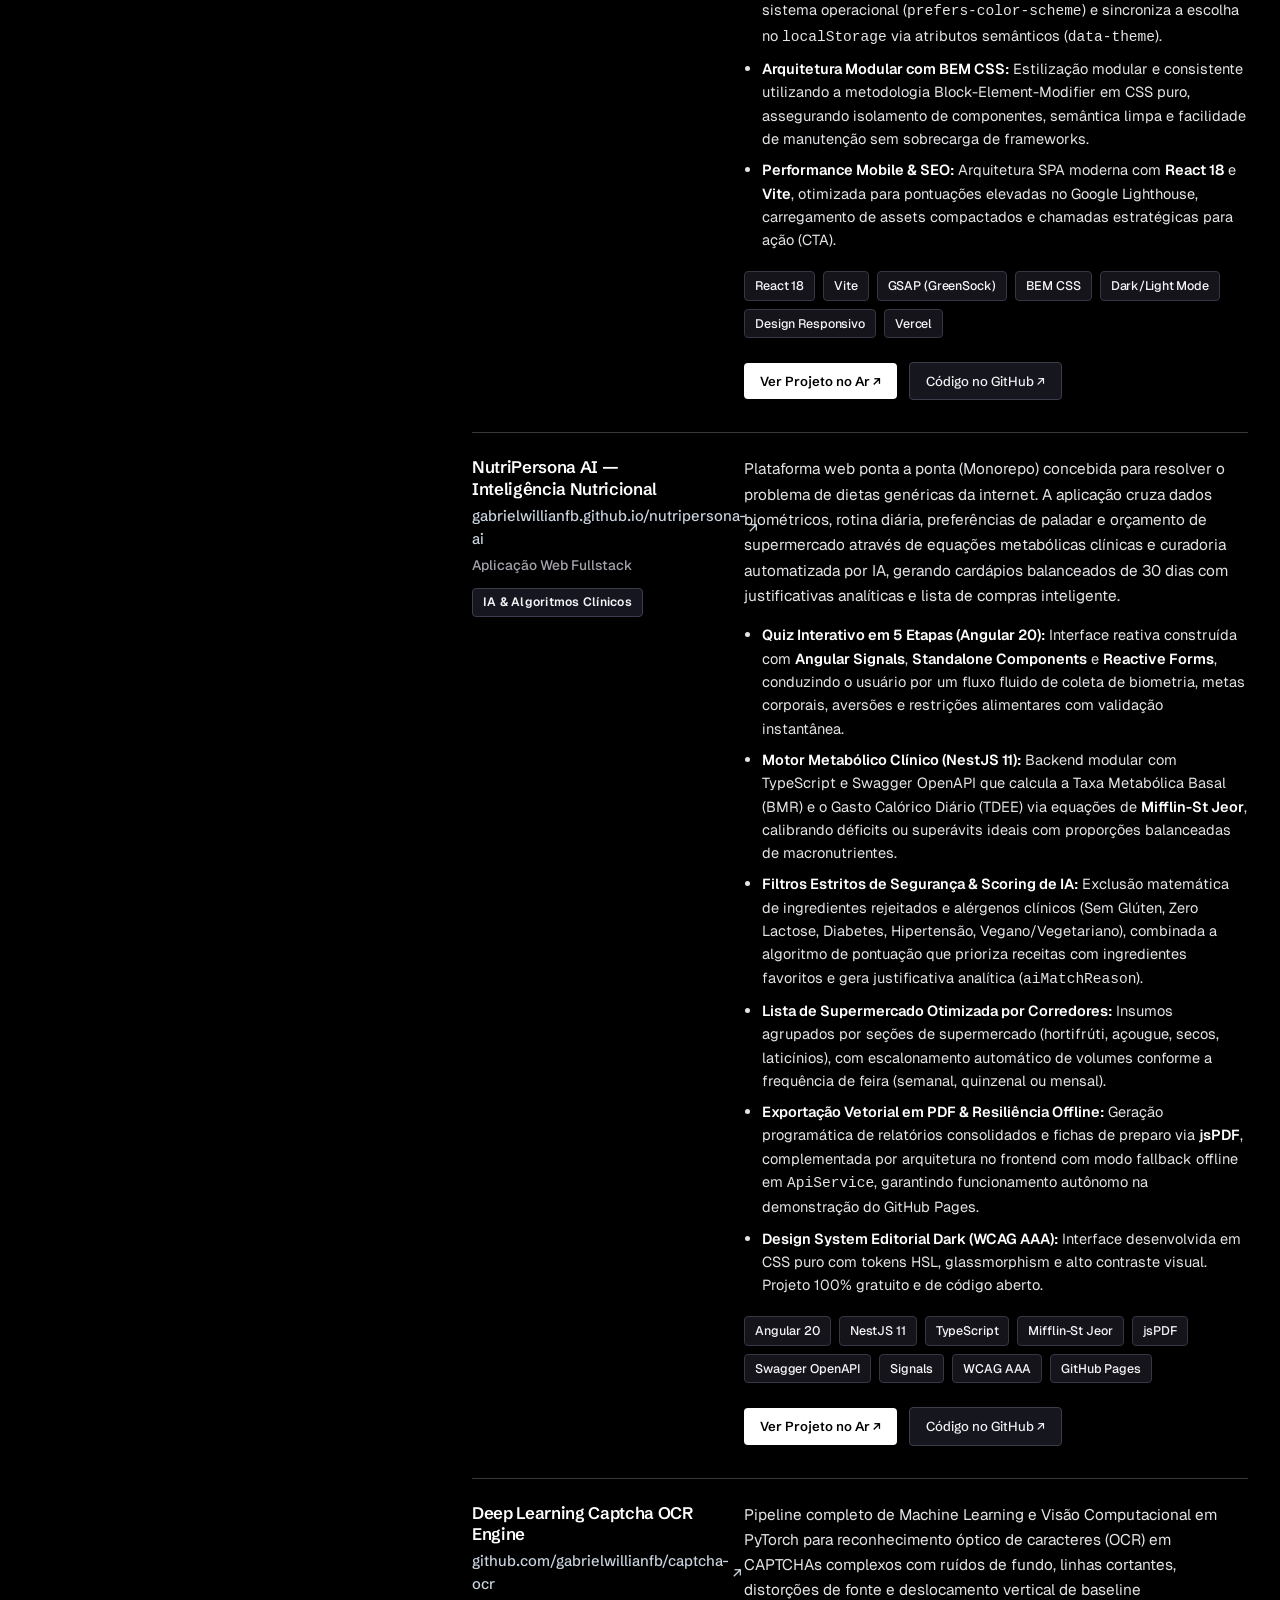
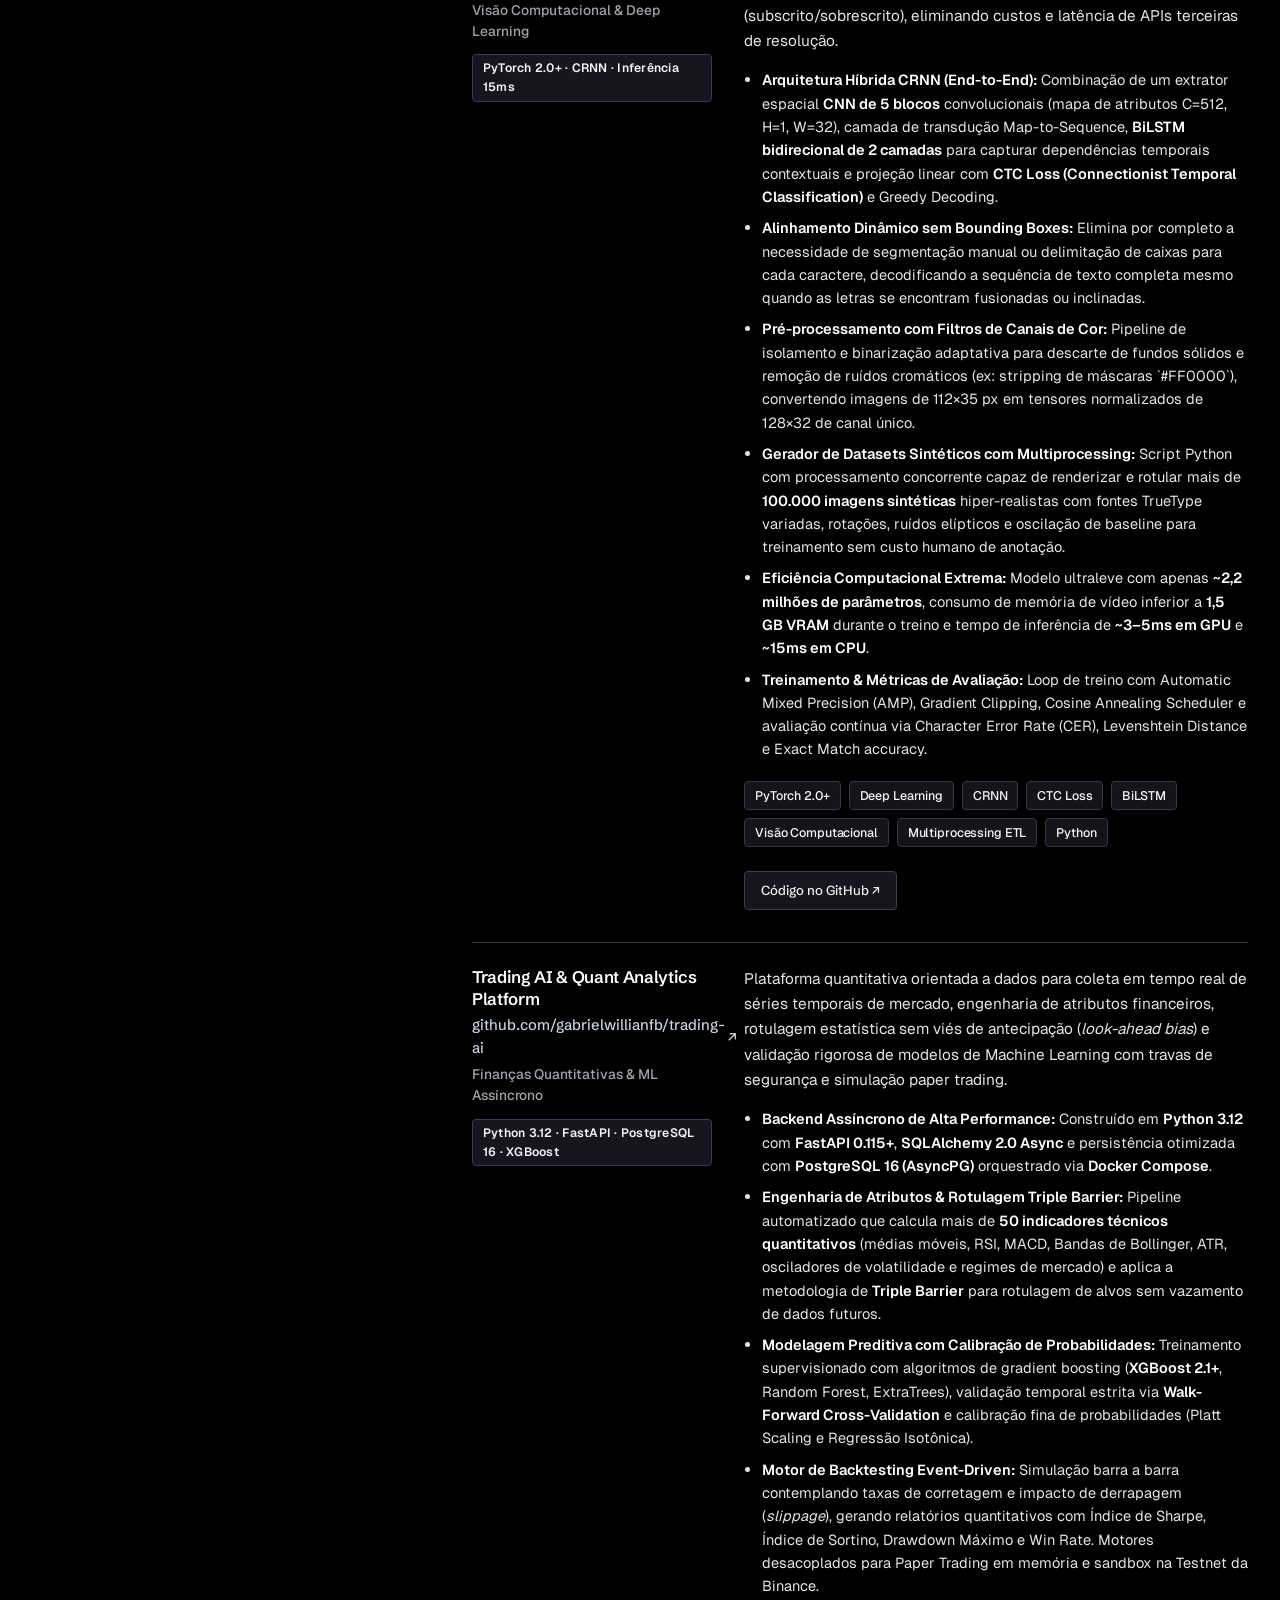
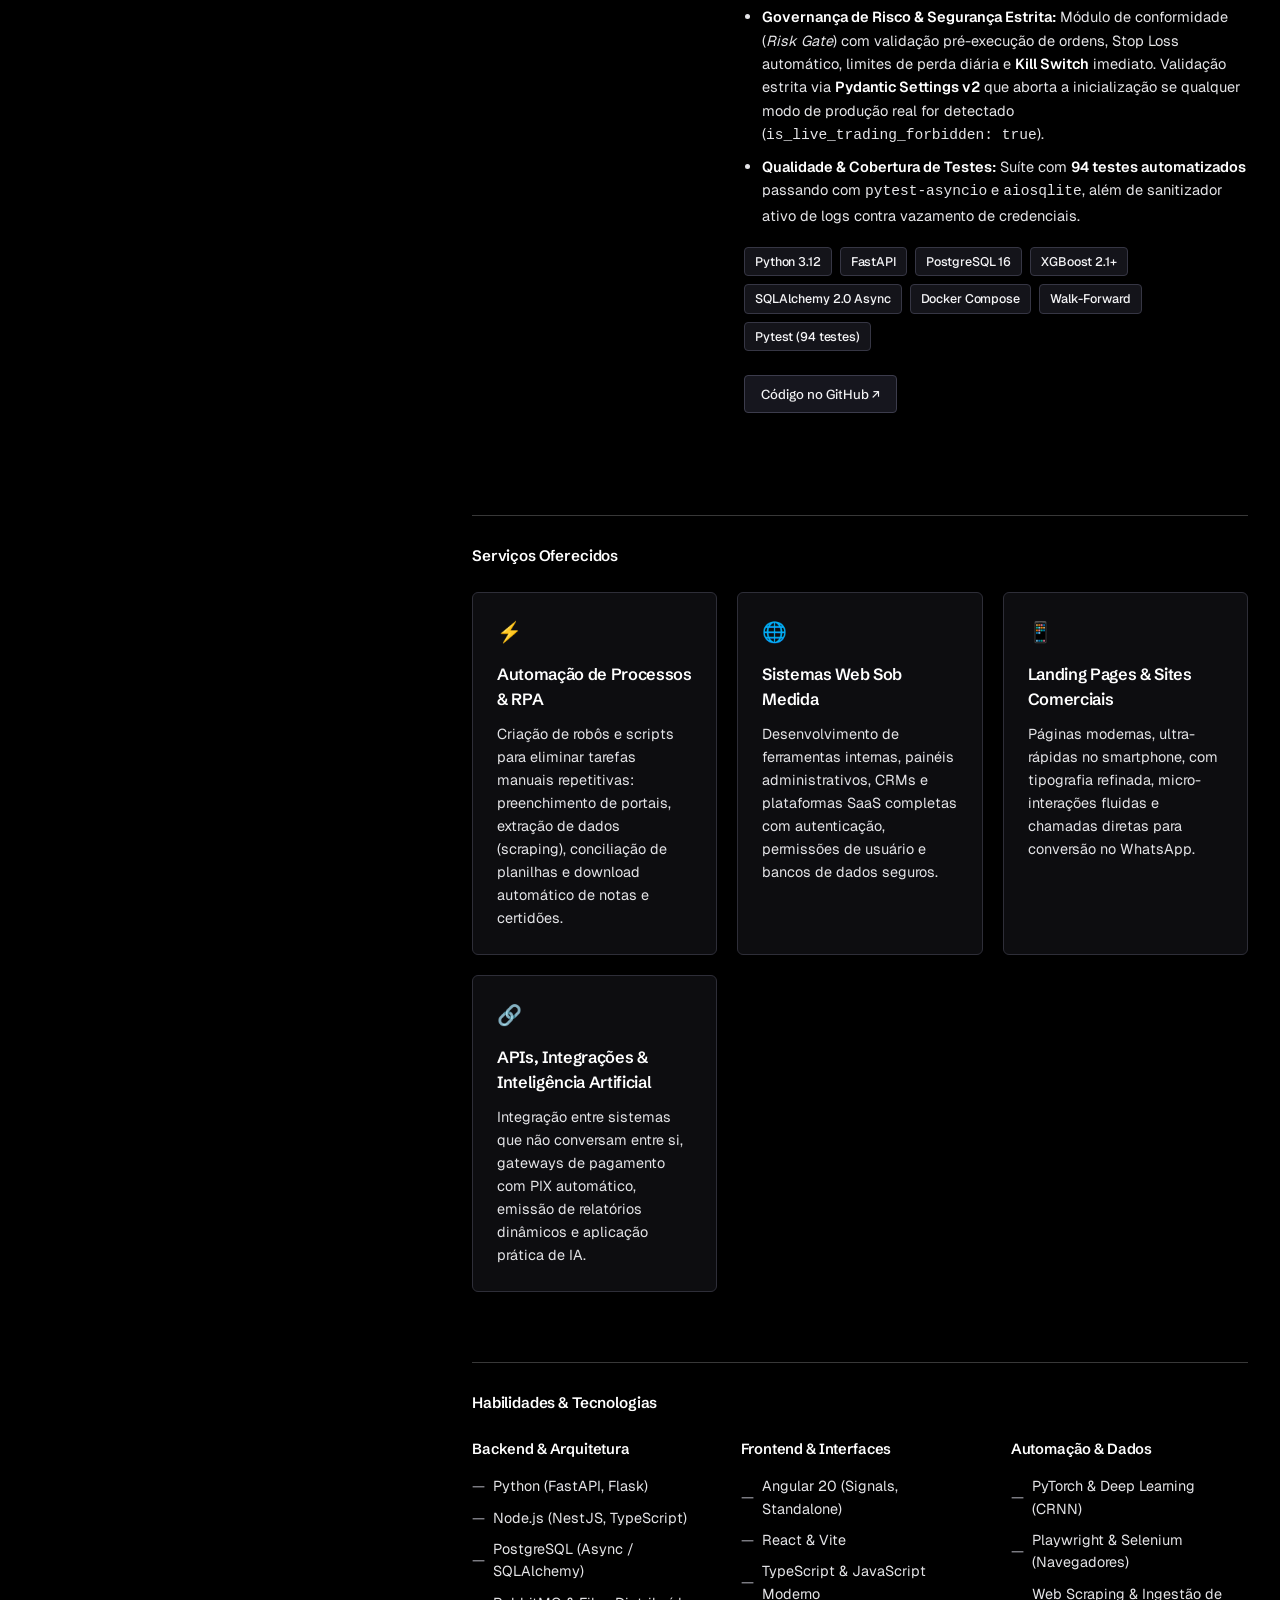
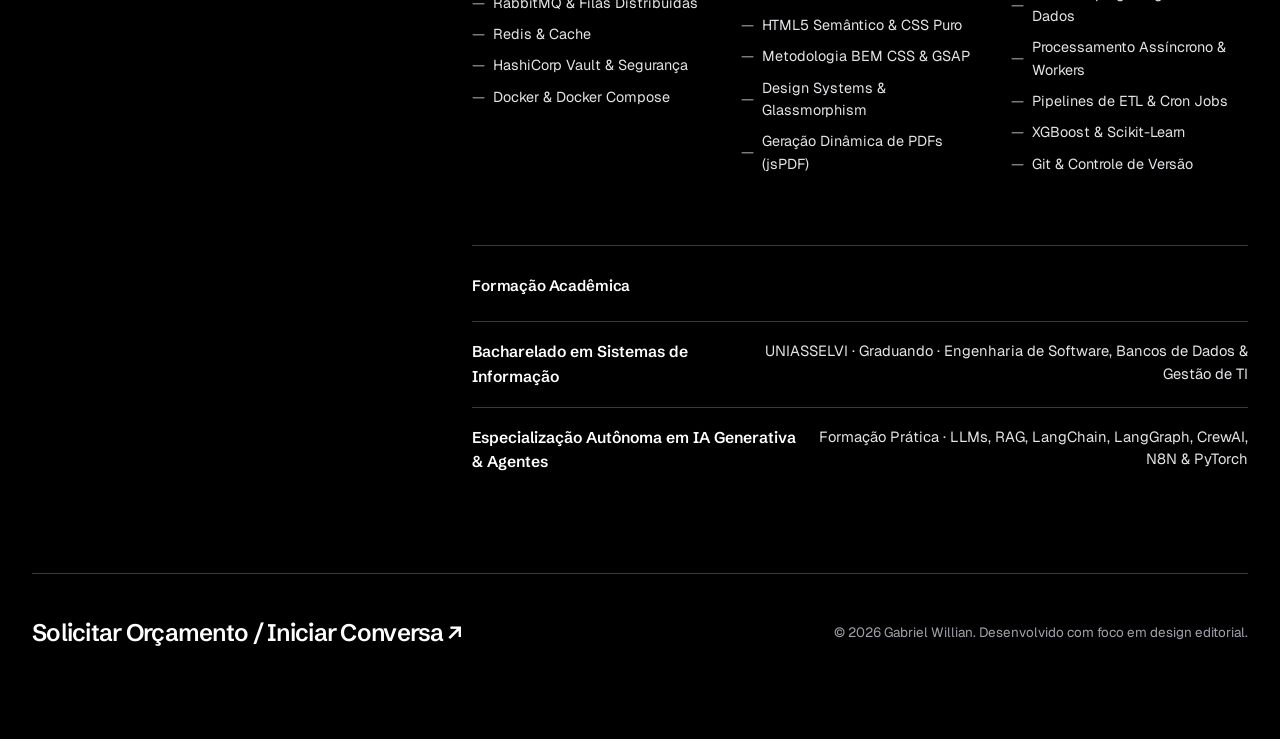
==== commit 3fbabdf5: "Pequenos ajustes nas descrições" ====
--- a/index.html
+++ b/index.html
@@ -82,9 +82,9 @@
               <div class="entry-details">
                 <p class="entry-description">
                   Plataforma empresarial de alta disponibilidade desenvolvida para orquestrar, executar e auditar
-                  centenas de robôs de processamento e conciliação bancária em tempo real. Projetada para substituir um
+                  centenas de robôs de processamento em tempo real. Projetada para substituir um
                   portal legado, mitigando gargalos operacionais, blindando a empresa contra bloqueios de credenciais
-                  e garantindo conformidade rigorosa com a LGPD e auditorias de instituições financeiras contratantes.
+                  e garantindo conformidade rigorosa com a LGPD e auditorias.
                 </p>
                 <ul class="entry-bullets">
                   <li><strong>Orquestração Distribuída & Mensageria:</strong> Arquitetura orientada a eventos com
@@ -108,7 +108,7 @@
                   </li>
                   <li><strong>Ingestão Automatizada & Motor de "De-Para":</strong> Pipelines agendados de ETL em Python
                     (Cron) para ingestão de remessas e motor dinâmico de mapeamento de dados com editor
-                    <strong>Monaco</strong> integrado, normalizando layouts heterogêneos de múltiplos bancos com envio
+                    <strong>Monaco</strong> integrado, normalizando layouts heterogêneos com envio
                     automatizado de relatórios em Excel por e-mail.
                   </li>
                   <li><strong>Impacto Operacional Comprovado:</strong> Redução de mais de 70% do tempo gasto em
